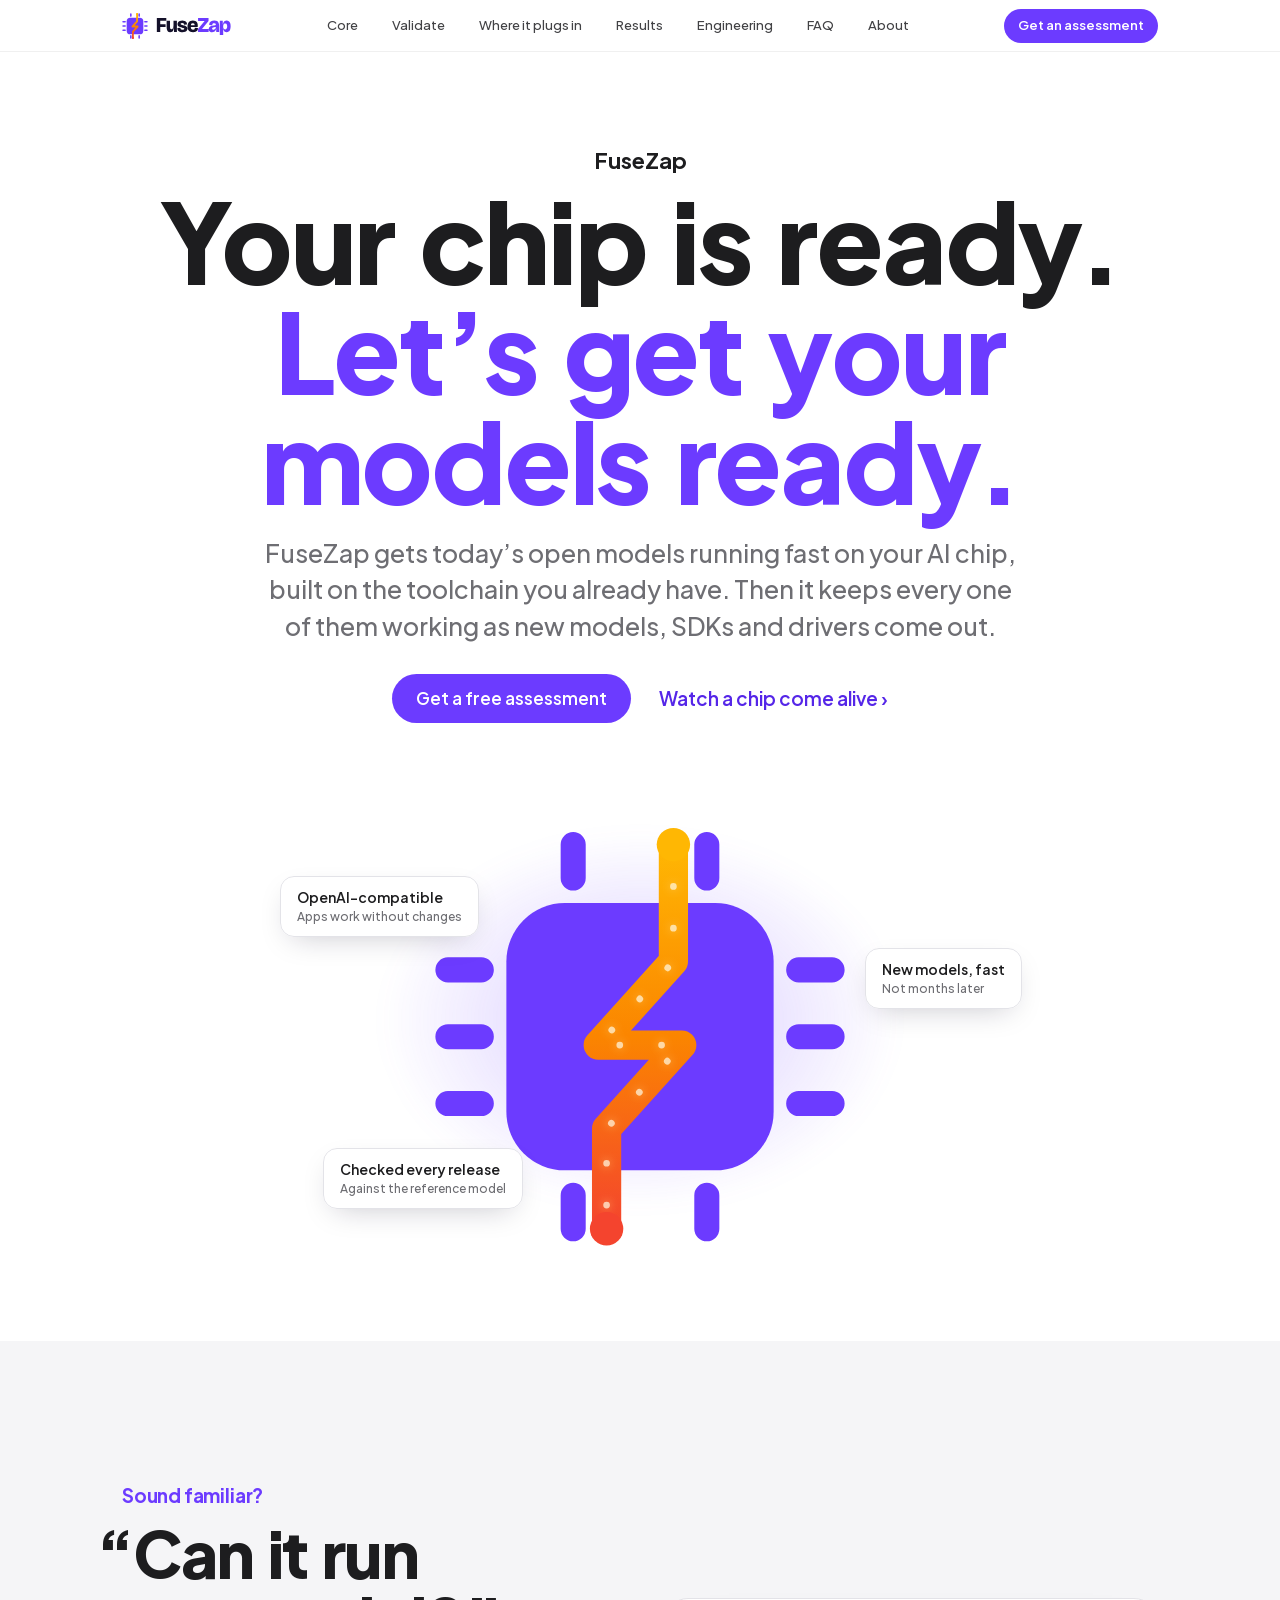
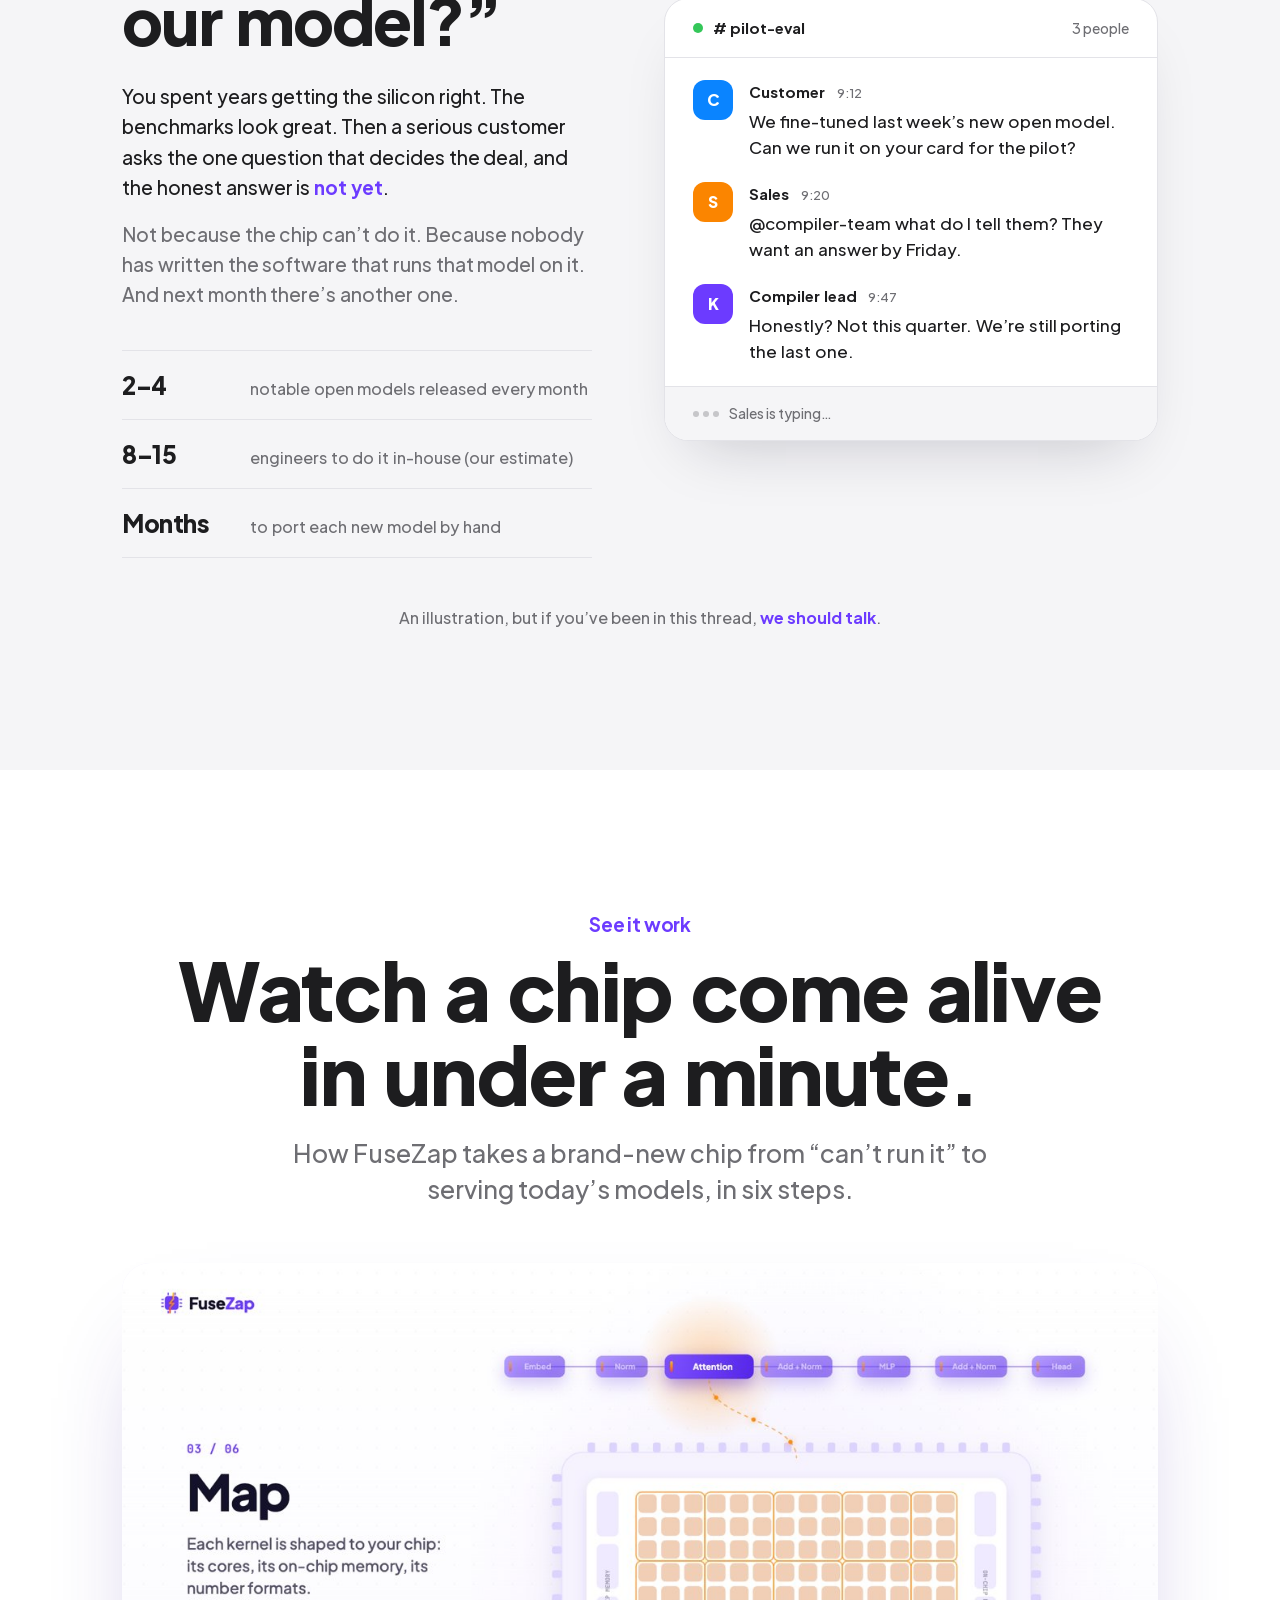
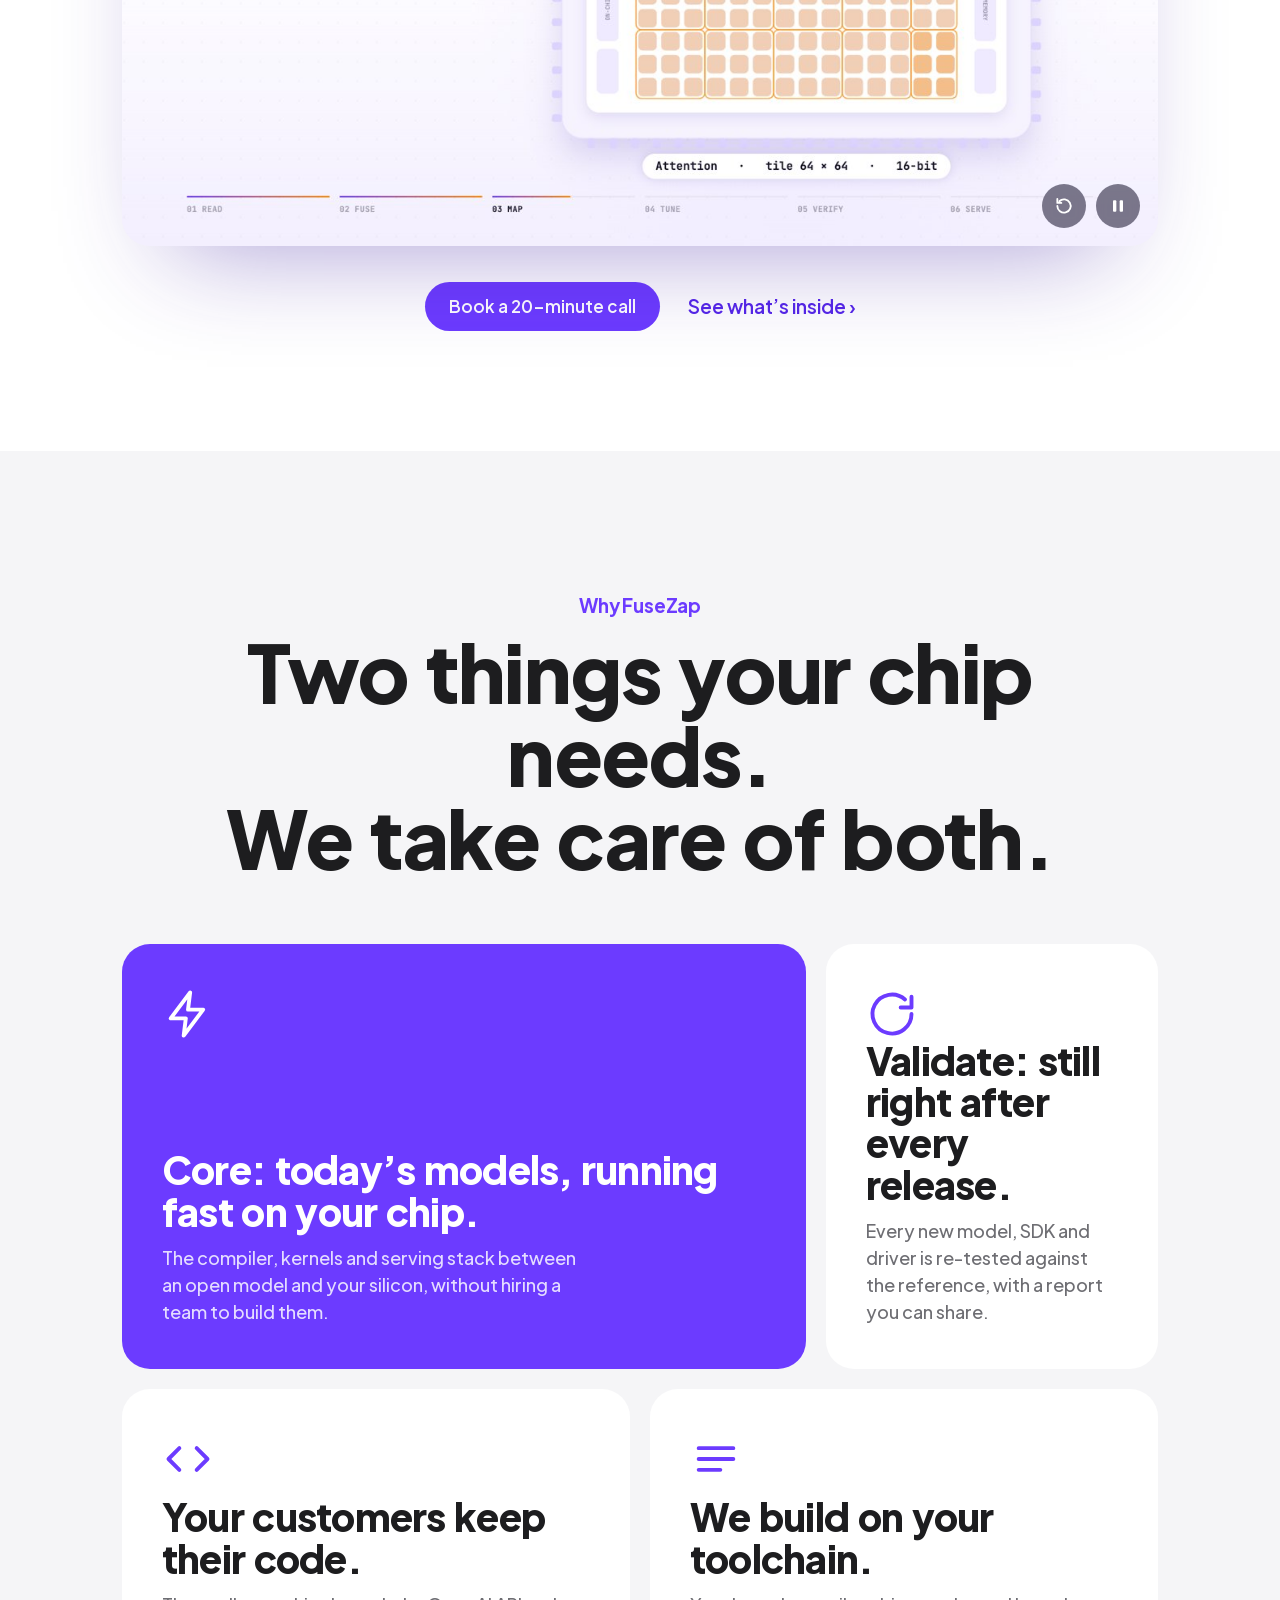
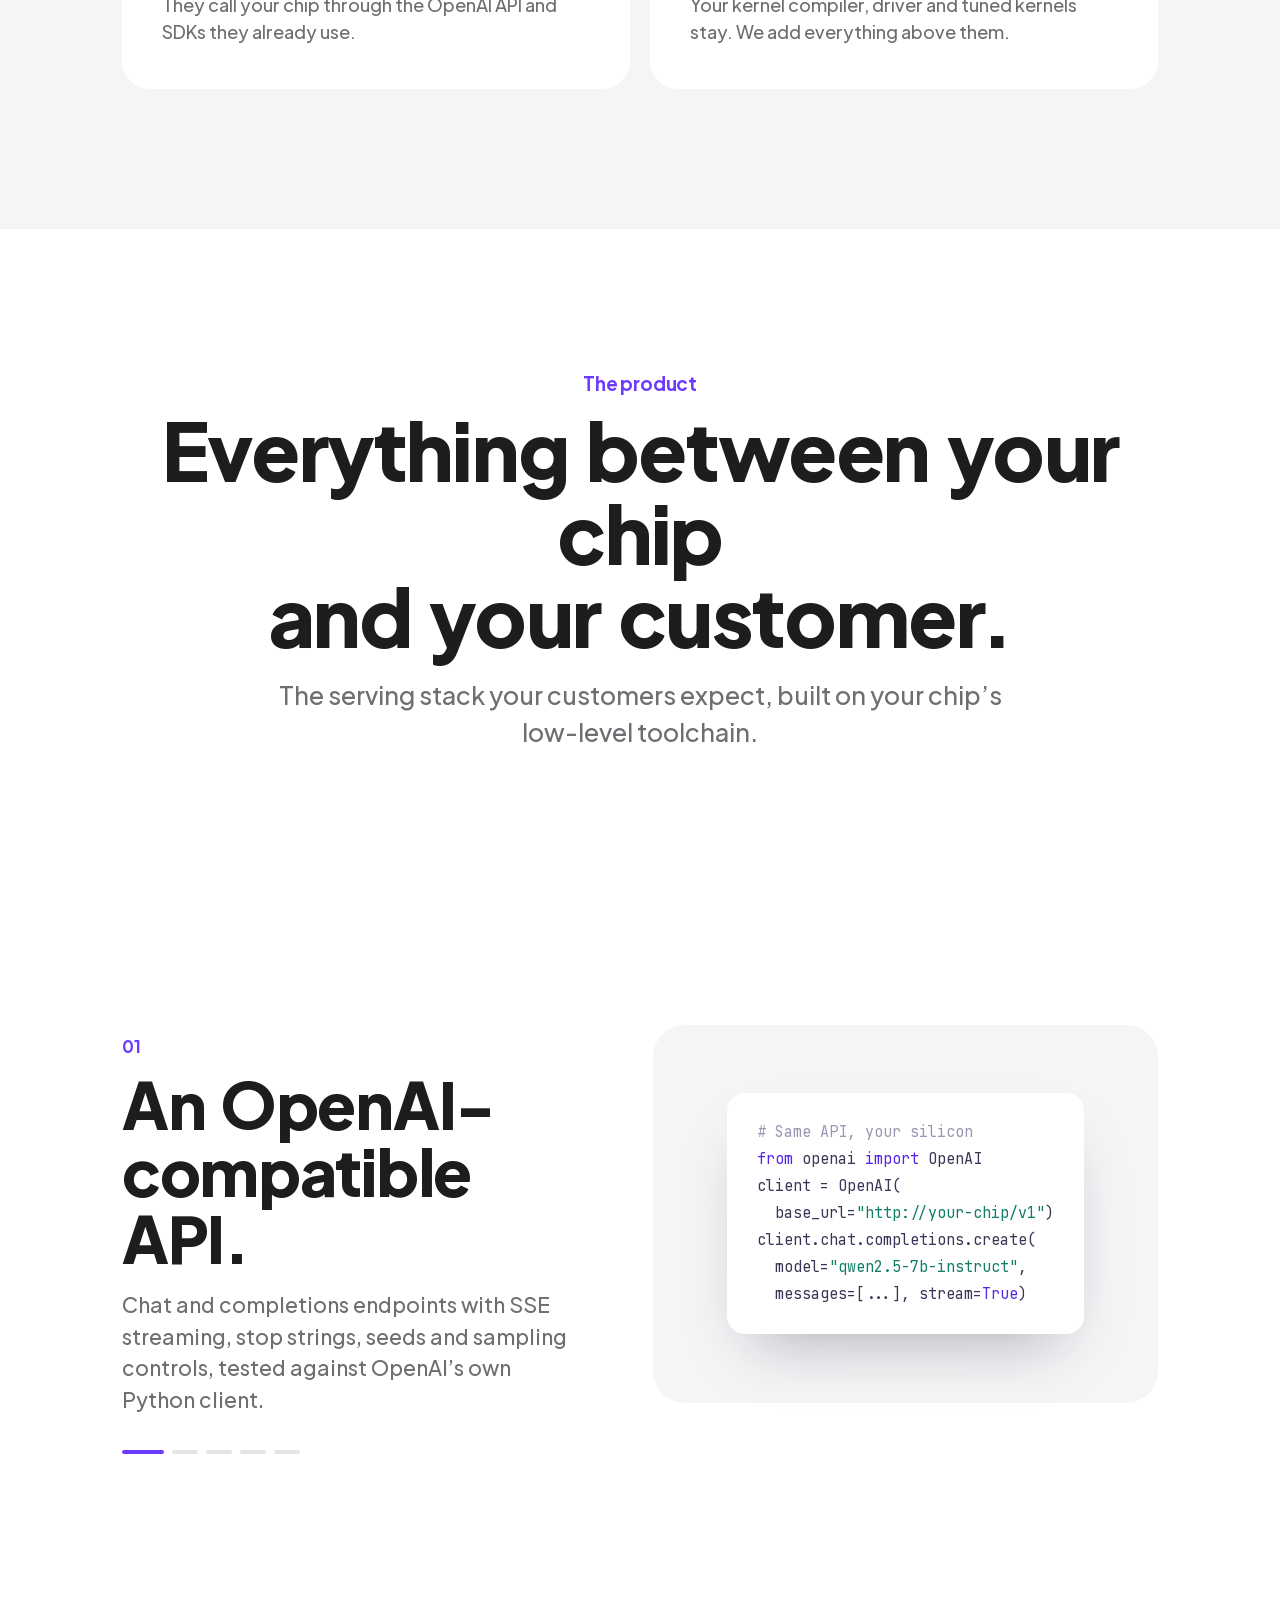
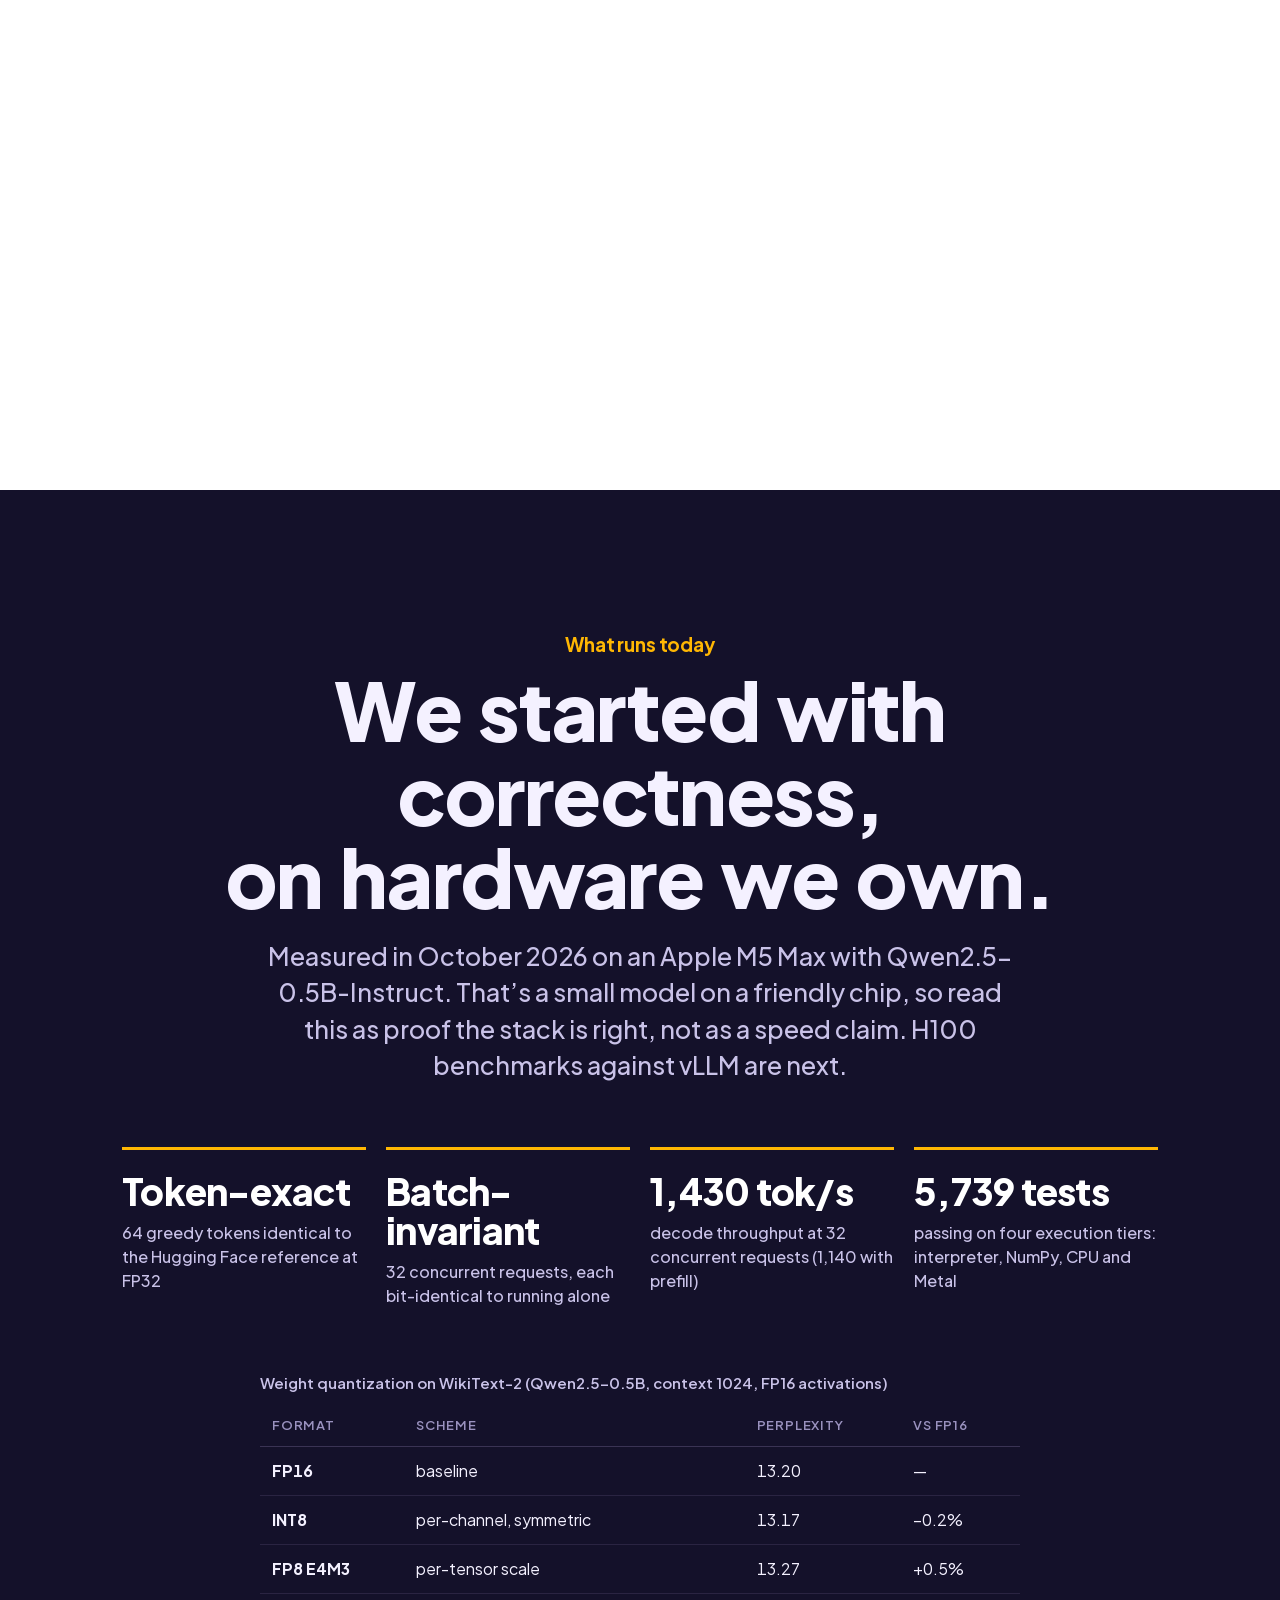
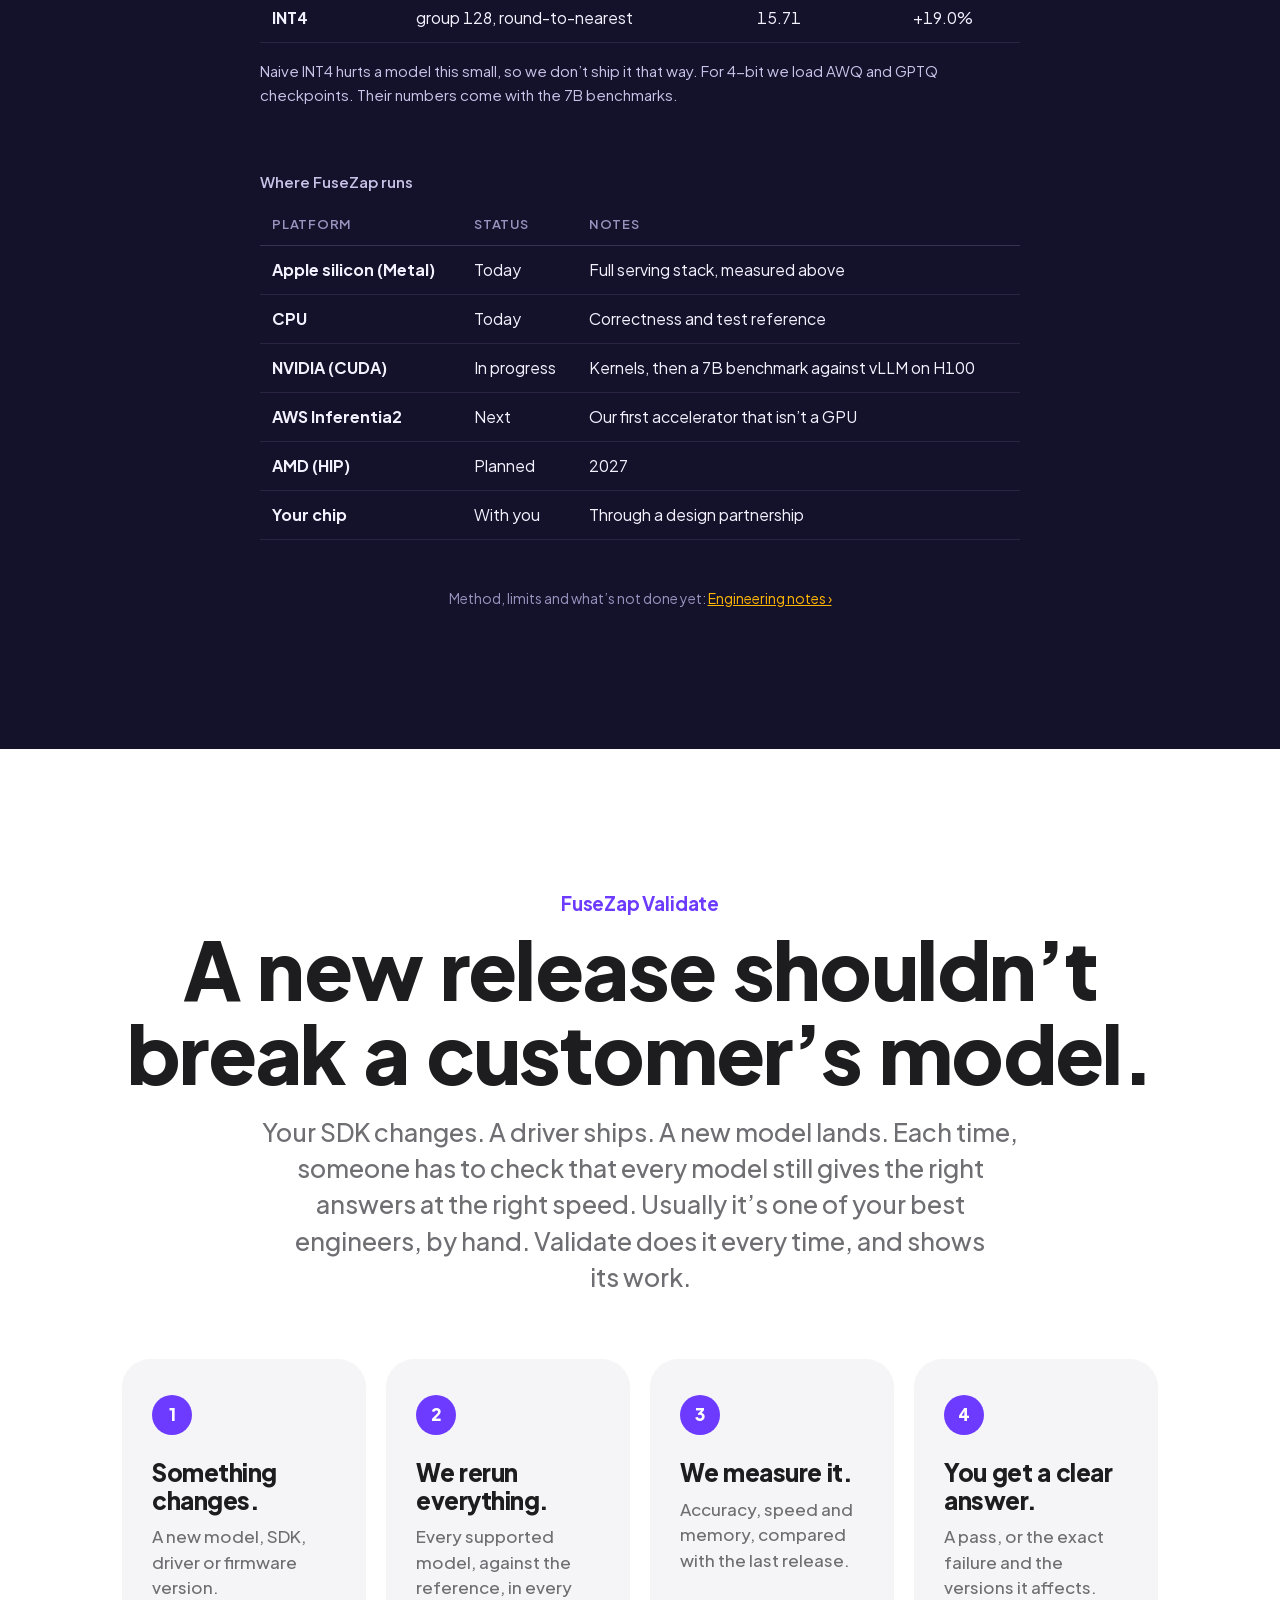
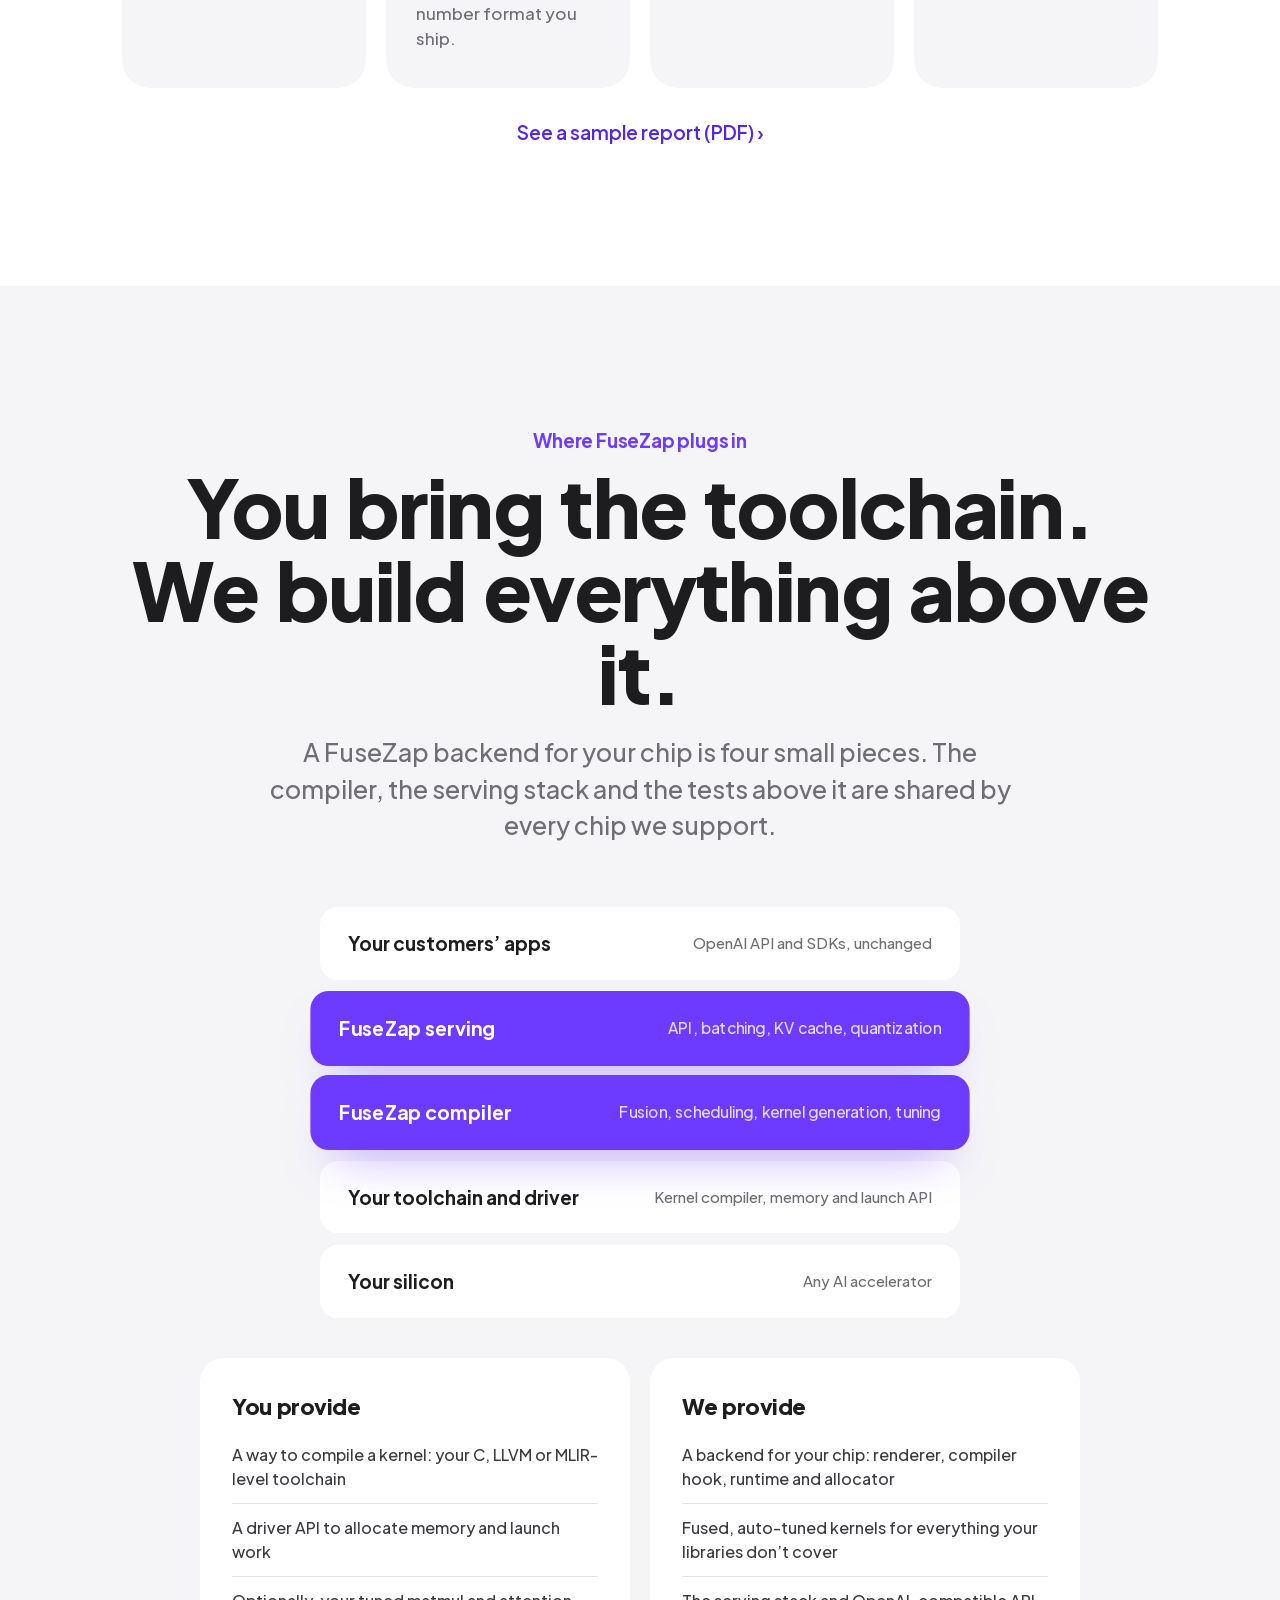
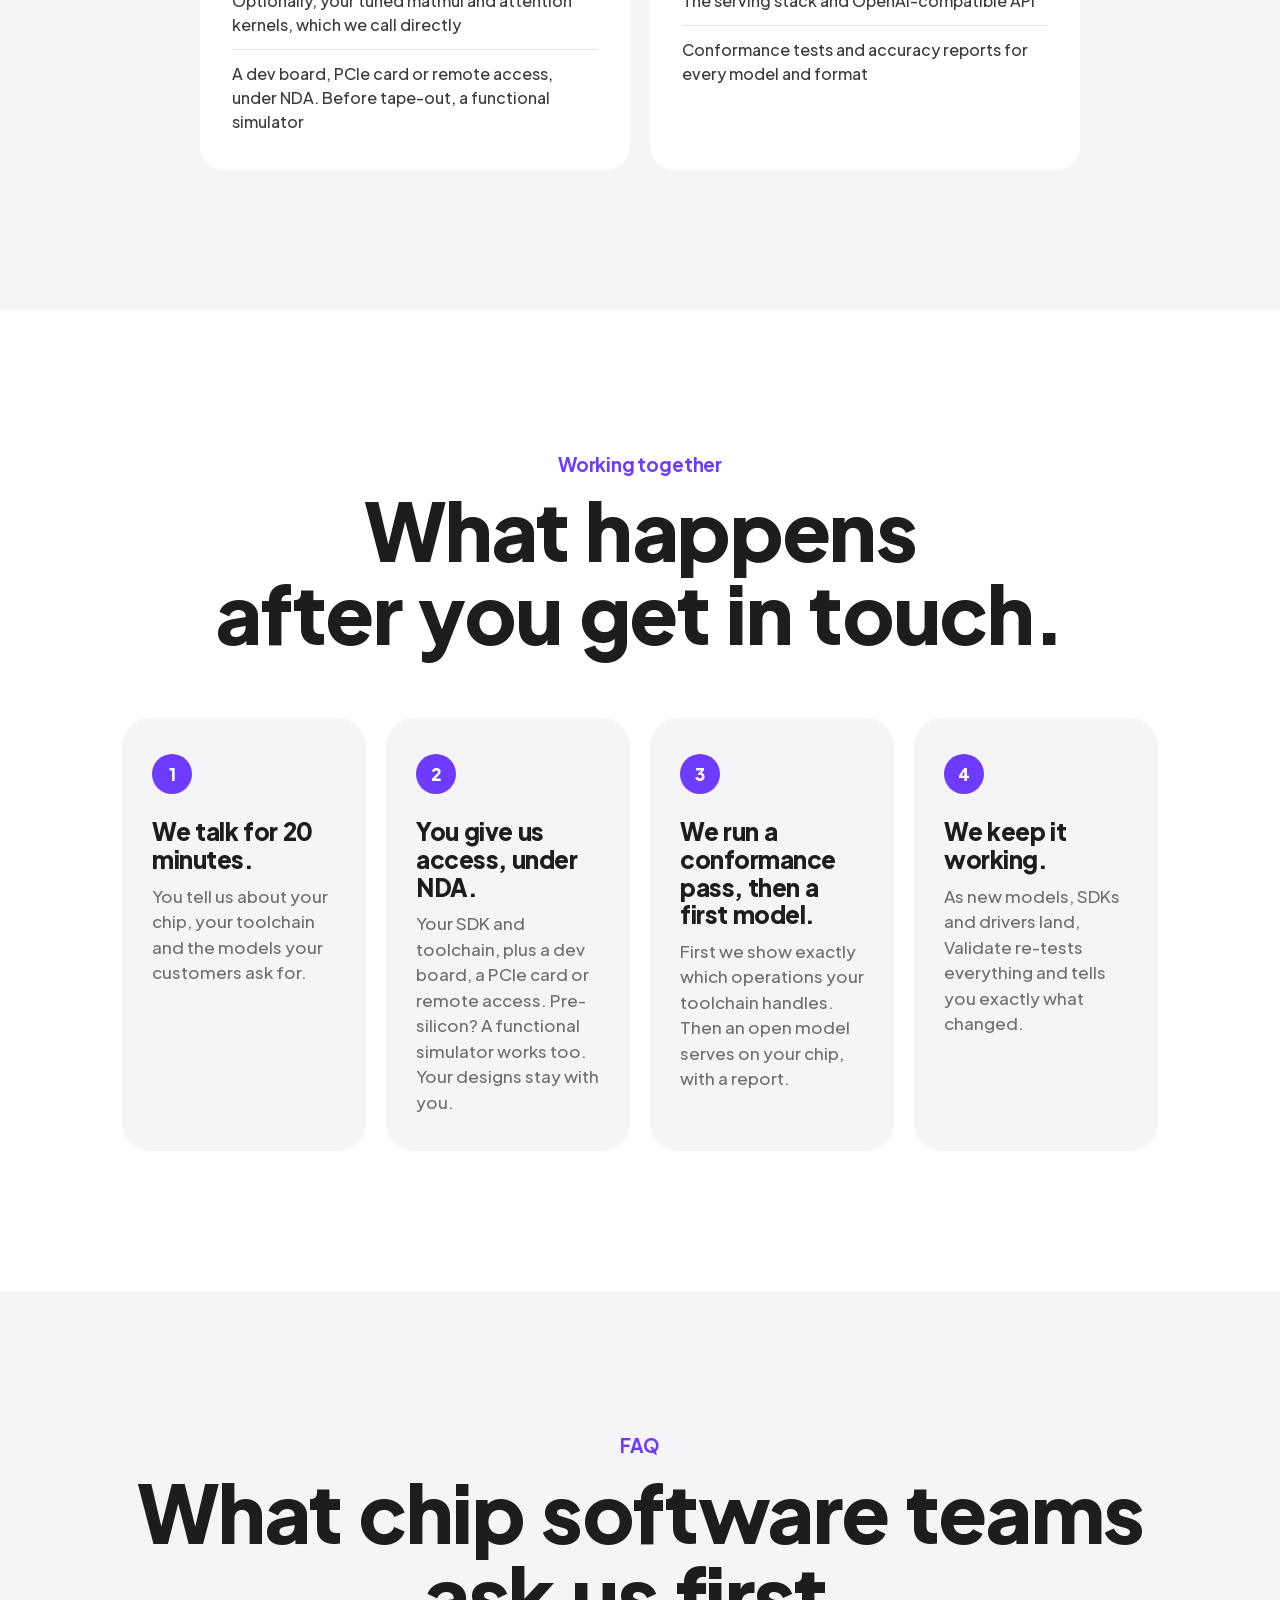
==== index.html @ d17a3a82 "Draft: dedicated FAQ page (grouped, searchable, deep links, ask-a-person card); homepage shows the f" ====
<!doctype html>
<html lang="en">
<head>
<meta charset="utf-8">
<meta name="viewport" content="width=device-width, initial-scale=1">
<title>FuseZap — Today’s AI models, running on your chip</title>
<meta name="description" content="FuseZap gets today’s open AI models running fast on new AI chips, built on the chip maker’s own toolchain, and keeps them working with every release. A Techyodl product.">
<meta name="theme-color" content="#FFFFFF">
<meta property="og:type" content="website">
<meta property="og:title" content="FuseZap — Today’s AI models, running on your chip">
<meta property="og:description" content="Your chip is ready. Let’s get your models ready. Now taking on design partners.">
<meta property="og:url" content="https://fusezap.ai">
<meta property="og:image" content="https://fusezap.ai/og.png">
<meta name="twitter:card" content="summary_large_image">
<meta name="twitter:image" content="https://fusezap.ai/og.png">
<link rel="icon" href="/favicon.svg" type="image/svg+xml">
<link rel="icon" href="/favicon.ico" sizes="any">
<link rel="apple-touch-icon" href="/apple-touch-icon.png">
<link rel="preload" href="fonts/plus-jakarta-sans-latin.woff2" as="font" type="font/woff2" crossorigin>
<link rel="stylesheet" href="styles.css?v=202610192100">
</head>
<body>

<svg width="0" height="0" style="position:absolute" aria-hidden="true">
  <defs>
    <linearGradient id="fzFire" gradientUnits="userSpaceOnUse" x1="0" y1="4" x2="0" y2="96"><stop offset="0" stop-color="#FFB703"/><stop offset=".5" stop-color="#FB8500"/><stop offset="1" stop-color="#F4442E"/></linearGradient>
    <linearGradient id="fzFire2" gradientUnits="userSpaceOnUse" x1="0" y1="18" x2="0" y2="82"><stop offset="0" stop-color="#FFB703"/><stop offset=".5" stop-color="#FB8500"/><stop offset="1" stop-color="#F4442E"/></linearGradient>
    <symbol id="fz-mark" viewBox="0 0 100 100">
      <rect x="18" y="18" width="64" height="64" rx="14" fill="#6C3BFF"/>
      <path d="M34 4 L34 12 M66 4 L66 12 M34 88 L34 96 M66 88 L66 96 M4 34 L12 34 M4 50 L12 50 M4 66 L12 66 M88 34 L96 34 M88 50 L96 50 M88 66 L96 66" stroke="#6C3BFF" stroke-width="6" stroke-linecap="round" fill="none"/>
      <path d="M58 4 L58 32 L40 52 L60 52 L42 72 L42 96" fill="none" stroke="url(#fzFire)" stroke-width="7" stroke-linecap="round" stroke-linejoin="round"/>
      <circle cx="58" cy="4" r="4" fill="#FFB703"/><circle cx="42" cy="96" r="4" fill="#F4442E"/>
    </symbol>
    <symbol id="ok" viewBox="0 0 24 24"><path d="M20 6 9 17l-5-5" fill="none" stroke="#6C3BFF" stroke-width="2.6" stroke-linecap="round" stroke-linejoin="round"/></symbol>
  </defs>
</svg>

<nav>
  <div class="wrap">
    <a class="brand" href="#top"><svg aria-hidden="true"><use href="#fz-mark"/></svg><img src="wordmark.svg" alt="FuseZap" width="75" height="17"></a>
    <div class="menu" id="menu"><a href="#product">Core</a><a href="#validate">Validate</a><a href="#fit">Where it plugs in</a><a href="#proof">Results</a><a href="engineering.html">Engineering</a><a href="faq.html">FAQ</a><a href="about.html">About</a><a class="menu-cta" href="#access">Get an assessment</a></div>
    <a class="pill" href="#access">Get an assessment</a>
    <button class="menu-btn" aria-label="Open menu" aria-expanded="false" aria-controls="menu"><span></span><span></span></button>
  </div>
</nav>

<header class="hero center" id="top">
  <div class="wrap">
    <p class="name reveal">FuseZap</p>
    <h1 class="reveal d1">Your chip is ready.<br><span>Let’s get your models ready.</span></h1>
    <p class="sub reveal d2">FuseZap gets today’s open models running fast on your AI chip, built on the toolchain you already have. Then it keeps every one of them working as new models, SDKs and drivers come out.</p>
    <div class="links reveal d3">
      <a class="pill" href="#access">Get a free assessment</a>
      <a class="more" href="#film" data-watch>Watch a chip come alive ›</a>
    </div>
  </div>
  <div class="hero-visual reveal d4" role="img" aria-label="The FuseZap chip mark with an animated signal running along its circuit trace">
    <div class="glow"></div>
    <svg class="big" viewBox="0 0 100 100" aria-hidden="true">
      <rect x="18" y="18" width="64" height="64" rx="14" fill="#6C3BFF"/>
      <path d="M34 4 L34 12 M66 4 L66 12 M34 88 L34 96 M66 88 L66 96 M4 34 L12 34 M4 50 L12 50 M4 66 L12 66 M88 34 L96 34 M88 50 L96 50 M88 66 L96 66" stroke="#6C3BFF" stroke-width="6" stroke-linecap="round" fill="none"/>
      <path d="M58 4 L58 32 L40 52 L60 52 L42 72 L42 96" fill="none" stroke="url(#fzFire)" stroke-width="7" stroke-linecap="round" stroke-linejoin="round"/>
      <path class="current" d="M58 4 L58 32 L40 52 L60 52 L42 72 L42 96" fill="none" stroke="#FFF6DD" stroke-width="1.6" stroke-linecap="round" stroke-linejoin="round" stroke-dasharray="0.01 10" opacity=".75"/>
      <circle cx="58" cy="4" r="4" fill="#FFB703"/><circle cx="42" cy="96" r="4" fill="#F4442E"/>
    </svg>
    <div class="tag t1">OpenAI-compatible<small>Apps work without changes</small></div>
    <div class="tag t2">New models, fast<small>Not months later</small></div>
    <div class="tag t3">Checked every release<small>Against the reference model</small></div>
  </div>
</header>

<section class="alt" id="pain">
  <div class="wrap pain-grid">
    <div class="pain-story">
      <p class="kicker reveal">Sound familiar?</p>
      <h2 class="pain-title reveal d1">“Can it run<br>our model?”</h2>
      <p class="pain-lede reveal d2">You spent years getting the silicon right. The benchmarks look great. Then a serious customer asks the one question that decides the deal, and the honest answer is <em>not yet</em>.</p>
      <p class="pain-body reveal d2">Not because the chip can’t do it. Because nobody has written the software that runs that model on it. And next month there’s another one.</p>
      <dl class="pain-facts reveal d3">
        <div><dt>2–4</dt><dd>notable open models released every month</dd></div>
        <div><dt>8–15</dt><dd>engineers to do it in-house (our estimate)</dd></div>
        <div><dt>Months</dt><dd>to port each new model by hand</dd></div>
      </dl>
    </div>
    <figure class="thread reveal d1" aria-label="Illustration of a team chat about a customer request">
      <div class="thread-top"><span class="thread-dot"></span><b># pilot-eval</b><span>3 people</span></div>
      <div class="msg reveal d2"><span class="av av-c">C</span><div><p class="who">Customer <span>9:12</span></p><p>We fine-tuned last week’s new open model. Can we run it on your card for the pilot?</p></div></div>
      <div class="msg reveal d3"><span class="av av-s">S</span><div><p class="who">Sales <span>9:20</span></p><p>@compiler-team what do I tell them? They want an answer by Friday.</p></div></div>
      <div class="msg reveal d4"><span class="av av-k">K</span><div><p class="who">Compiler lead <span>9:47</span></p><p>Honestly? Not this quarter. We’re still porting the last&nbsp;one.</p></div></div>
      <div class="thread-foot reveal d4"><span class="typing"><i></i><i></i><i></i></span>Sales is typing…</div>
    </figure>
  </div>
  <p class="wrap pain-note reveal">An illustration, but if you’ve been in this thread, <a href="#how">we should talk</a>.</p>
</section>

<section id="film">
  <div class="wrap center">
    <p class="kicker reveal">See it work</p>
    <h2 class="headline reveal d1">Watch a chip come alive<br>in under a minute.</h2>
    <p class="sub reveal d2">How FuseZap takes a brand-new chip from “can’t run it” to serving today’s models, in six steps.</p>
    <div class="film reveal">
      <video id="filmv" src="media/fusezap-film.mp4" poster="media/fusezap-film-poster.jpg" muted playsinline preload="metadata" aria-label="Film in six chapters: FuseZap reads a model as a graph, fuses its steps into kernels, maps them onto a chip, tunes them, verifies the results against a reference and serves them through an OpenAI-compatible API. Ends with results measured on Apple silicon."></video>
      <div class="film-ctl">
        <button class="film-btn" id="filmr" aria-label="Restart video"><svg viewBox="0 0 24 24" aria-hidden="true"><path d="M4 12a8 8 0 1 0 2.4-5.7" fill="none" stroke="currentColor" stroke-width="2.2" stroke-linecap="round"/><path d="M4 3.5v4.8h4.8" fill="none" stroke="currentColor" stroke-width="2.2" stroke-linecap="round" stroke-linejoin="round"/></svg></button>
        <button class="film-btn" id="filmb" aria-label="Pause video"><svg class="i-pause" viewBox="0 0 24 24" aria-hidden="true"><rect x="6" y="5" width="4" height="14" rx="1.2" fill="currentColor"/><rect x="14" y="5" width="4" height="14" rx="1.2" fill="currentColor"/></svg><svg class="i-play" viewBox="0 0 24 24" aria-hidden="true"><path d="M8 5.5v13a1 1 0 0 0 1.5.86l10.4-6.5a1 1 0 0 0 0-1.72L9.5 4.64A1 1 0 0 0 8 5.5z" fill="currentColor"/></svg></button>
      </div>
    </div>
    <div class="links reveal">
      <a class="pill" href="mailto:tgpromod@techyodl.ai?subject=FuseZap%3A%20let%E2%80%99s%20talk&body=Hi%20Promod%2C%0A%0AWe%E2%80%99re%20building%20an%20AI%20chip%20and%20would%20like%20to%20see%20FuseZap.%20A%20good%20time%20for%20a%2020-minute%20call%20would%20be%3A%20">Book a 20-minute call</a>
      <a class="more" href="#product">See what’s inside ›</a>
    </div>
  </div>
</section>

<section class="alt" id="highlights">
  <div class="wrap">
    <div class="center">
      <p class="kicker reveal">Why FuseZap</p>
      <h2 class="headline reveal d1">Two things your chip needs.<br>We take care of both.</h2>
    </div>
    <div class="bento">
      <div class="tile w4 violet reveal">
        <svg class="icon" viewBox="0 0 24 24" aria-hidden="true"><path d="M13 2 4 14h7l-1 8 9-12h-7z" fill="none" stroke="#FFFFFF" stroke-width="1.8" stroke-linejoin="round"/></svg>
        <div><h3>Core: today’s models, running fast on your chip.</h3><p>The compiler, kernels and serving stack between an open model and your silicon, without hiring a team to build them.</p></div>
      </div>
      <div class="tile w2 reveal d1">
        <svg class="icon" viewBox="0 0 24 24" aria-hidden="true"><path d="M21 12a9 9 0 1 1-3-6.7M21 4v5h-5" fill="none" stroke="#6C3BFF" stroke-width="1.8" stroke-linecap="round" stroke-linejoin="round"/></svg>
        <div><h3>Validate: still right after every release.</h3><p>Every new model, SDK and driver is re-tested against the reference, with a report you can share.</p></div>
      </div>
      <div class="tile w3 reveal">
        <svg class="icon" viewBox="0 0 24 24" aria-hidden="true"><path d="M8 7 3 12l5 5M16 7l5 5-5 5" fill="none" stroke="#6C3BFF" stroke-width="1.8" stroke-linecap="round" stroke-linejoin="round"/></svg>
        <div><h3>Your customers keep their code.</h3><p>They call your chip through the OpenAI API and SDKs they already use.</p></div>
      </div>
      <div class="tile w3 reveal d1">
        <svg class="icon" viewBox="0 0 24 24" aria-hidden="true"><path d="M4 7h16M4 12h16M4 17h10" fill="none" stroke="#6C3BFF" stroke-width="1.8" stroke-linecap="round"/></svg>
        <div><h3>We build on your toolchain.</h3><p>Your kernel compiler, driver and tuned kernels stay. We add everything above them.</p></div>
      </div>
    </div>
  </div>
</section>

<section id="product" style="padding-bottom: 40px">
  <div class="wrap center">
    <p class="kicker reveal">The product</p>
    <h2 class="headline reveal d1">Everything between your chip<br>and your customer.</h2>
    <p class="sub reveal d2">The serving stack your customers expect, built on your chip’s low-level toolchain.</p>
  </div>
</section>

<section class="scrolly" aria-label="Product capabilities" style="padding: 0">
  <div class="stage">
    <div class="wrap stage-grid">
      <div class="texts">
        <div class="step active" data-i="0"><p class="num">01</p><h3>An OpenAI-compatible API.</h3><p>Chat and completions endpoints with SSE streaming, stop strings, seeds and sampling controls, tested against OpenAI’s own Python client.</p></div>
        <div class="step" data-i="1"><p class="num">02</p><h3>Continuous batching.</h3><p>Requests join and leave the batch every step, with chunked prefill and preemption. Each request’s tokens are bit-identical to running it alone.</p></div>
        <div class="step" data-i="2"><p class="num">03</p><h3>Paged KV cache.</h3><p>Attention memory is allocated in fixed-size blocks, so long prompts and many users share memory without fragmenting it.</p></div>
        <div class="step" data-i="3"><p class="num">04</p><h3>Quantization, measured.</h3><p>Per-channel INT8 and FP8 (E4M3) weights, and INT4 through AWQ and GPTQ checkpoints. We publish the perplexity of every format.</p></div>
        <div class="step" data-i="4"><p class="num">05</p><h3>Conformance reports.</h3><p>Every operation and every model is checked against PyTorch and Hugging Face references, and you get a report you can share with customers.</p></div>
        <div class="progress" aria-hidden="true"><i class="on"></i><i></i><i></i><i></i><i></i></div>
      </div>
      <div class="visuals" aria-hidden="true">
        <div class="vis active" data-i="0">
          <div class="code"><span class="c"># Same API, your silicon</span>
<span class="k">from</span> openai <span class="k">import</span> OpenAI
client = OpenAI(
  base_url=<span class="s">"http://your-chip/v1"</span>)
client.chat.completions.create(
  model=<span class="s">"qwen2.5-7b-instruct"</span>,
  messages=[...], stream=<span class="k">True</span>)</div>
        </div>
        <div class="vis" data-i="1">
          <svg viewBox="0 0 400 300"><g stroke="#6C3BFF" stroke-width="6" stroke-linecap="round" fill="none" opacity=".9"><path class="flow" d="M20 40 C150 40 170 150 250 150"/><path class="flow" d="M20 95 C150 95 170 150 250 150"/><path class="flow" d="M20 150 L250 150"/><path class="flow" d="M20 205 C150 205 170 150 250 150"/><path class="flow" d="M20 260 C150 260 170 150 250 150"/></g><g transform="translate(228 70) scale(1.6)"><rect x="18" y="18" width="64" height="64" rx="14" fill="#6C3BFF"/><path d="M58 18 L58 32 L40 52 L60 52 L42 72 L42 82" fill="none" stroke="url(#fzFire2)" stroke-width="7" stroke-linecap="round" stroke-linejoin="round"/></g></svg>
        </div>
        <div class="vis" data-i="2">
          <div class="ctx"><div class="doc"></div><div class="doc"></div><div class="doc"></div><div class="doc"></div><div class="doc"></div><div class="doc"></div><div class="doc"></div><div class="doc"></div></div>
        </div>
        <div class="vis" data-i="3">
          <div class="bits"><div><span style="width:100%"></span><b>FP16</b></div><div><span style="width:50%"></span><b>INT8 · FP8</b></div><div><span style="width:25%"></span><b>INT4</b></div></div>
        </div>
        <div class="vis" data-i="4">
          <div class="report"><p class="rt">Conformance report</p><p><svg aria-hidden="true"><use href="#ok"/></svg>Matches reference outputs</p><p><svg aria-hidden="true"><use href="#ok"/></svg>Every operation tested</p><p><svg aria-hidden="true"><use href="#ok"/></svg>Accuracy per format measured</p><p><svg aria-hidden="true"><use href="#ok"/></svg>Shareable with your customers</p></div>
        </div>
      </div>
    </div>
  </div>
</section>

<section class="proof" id="proof">
  <div class="wrap center">
    <p class="kicker reveal">What runs today</p>
    <h2 class="headline reveal d1">We started with correctness,<br>on hardware we own.</h2>
    <p class="sub reveal d2">Measured in October 2026 on an Apple M5 Max with Qwen2.5-0.5B-Instruct. That’s a small model on a friendly chip, so read this as proof the stack is right, not as a speed claim. H100 benchmarks against vLLM are next.</p>
    <div class="stats">
      <div class="stat reveal"><b>Token-exact</b><span>64 greedy tokens identical to the Hugging Face reference at FP32</span></div>
      <div class="stat reveal d1"><b>Batch-invariant</b><span>32 concurrent requests, each bit-identical to running alone</span></div>
      <div class="stat reveal d2"><b>1,430 tok/s</b><span>decode throughput at 32 concurrent requests (1,140 with prefill)</span></div>
      <div class="stat reveal d3"><b>5,739 tests</b><span>passing on four execution tiers: interpreter, NumPy, CPU and Metal</span></div>
    </div>
    <div class="qtable reveal">
      <table>
        <caption>Weight quantization on WikiText-2 (Qwen2.5-0.5B, context 1024, FP16 activations)</caption>
        <thead><tr><th>Format</th><th>Scheme</th><th>Perplexity</th><th>vs FP16</th></tr></thead>
        <tbody>
          <tr><td>FP16</td><td>baseline</td><td>13.20</td><td>—</td></tr>
          <tr><td>INT8</td><td>per-channel, symmetric</td><td>13.17</td><td>−0.2%</td></tr>
          <tr><td>FP8 E4M3</td><td>per-tensor scale</td><td>13.27</td><td>+0.5%</td></tr>
          <tr><td>INT4</td><td>group 128, round-to-nearest</td><td>15.71</td><td>+19.0%</td></tr>
        </tbody>
      </table>
      <p>Naive INT4 hurts a model this small, so we don’t ship it that way. For 4-bit we load AWQ and GPTQ checkpoints. Their numbers come with the 7B benchmarks.</p>
    </div>
    <div class="qtable reveal">
      <table>
        <caption>Where FuseZap runs</caption>
        <thead><tr><th>Platform</th><th>Status</th><th>Notes</th></tr></thead>
        <tbody>
          <tr><td>Apple silicon (Metal)</td><td>Today</td><td>Full serving stack, measured above</td></tr>
          <tr><td>CPU</td><td>Today</td><td>Correctness and test reference</td></tr>
          <tr><td>NVIDIA (CUDA)</td><td>In progress</td><td>Kernels, then a 7B benchmark against vLLM on H100</td></tr>
          <tr><td>AWS Inferentia2</td><td>Next</td><td>Our first accelerator that isn’t a GPU</td></tr>
          <tr><td>AMD (HIP)</td><td>Planned</td><td>2027</td></tr>
          <tr><td>Your chip</td><td>With you</td><td>Through a design partnership</td></tr>
        </tbody>
      </table>
    </div>
    <p class="fine reveal">Method, limits and what’s not done yet: <a href="engineering.html">Engineering notes ›</a></p>
  </div>
</section>

<section id="validate">
  <div class="wrap">
    <div class="center">
      <p class="kicker reveal">FuseZap Validate</p>
      <h2 class="headline reveal d1">A new release shouldn’t<br>break a customer’s model.</h2>
      <p class="sub reveal d2">Your SDK changes. A driver ships. A new model lands. Each time, someone has to check that every model still gives the right answers at the right speed. Usually it’s one of your best engineers, by hand. Validate does it every time, and shows its work.</p>
    </div>
    <ol class="journey">
      <li class="reveal"><span>1</span><h3>Something changes.</h3><p>A new model, SDK, driver or firmware version.</p></li>
      <li class="reveal d1"><span>2</span><h3>We rerun everything.</h3><p>Every supported model, against the reference, in every number format you ship.</p></li>
      <li class="reveal d2"><span>3</span><h3>We measure it.</h3><p>Accuracy, speed and memory, compared with the last release.</p></li>
      <li class="reveal d3"><span>4</span><h3>You get a clear answer.</h3><p>A pass, or the exact failure and the versions it affects.</p></li>
    </ol>
    <div class="links reveal"><a class="more" href="reports/fusezap-sample-qualification-report.pdf">See a sample report (PDF) ›</a></div>
  </div>
</section>

<section class="alt" id="fit">
  <div class="wrap center">
    <p class="kicker reveal">Where FuseZap plugs in</p>
    <h2 class="headline reveal d1">You bring the toolchain.<br>We build everything above it.</h2>
    <p class="sub reveal d2">A FuseZap backend for your chip is four small pieces. The compiler, the serving stack and the tests above it are shared by every chip we support.</p>
    <div class="stack" role="list">
      <div class="layer reveal" role="listitem">Your customers’ apps<span>OpenAI API and SDKs, unchanged</span></div>
      <div class="layer fz reveal d1" role="listitem">FuseZap serving<span>API, batching, KV cache, quantization</span></div>
      <div class="layer fz reveal d1" role="listitem">FuseZap compiler<span>Fusion, scheduling, kernel generation, tuning</span></div>
      <div class="layer reveal d2" role="listitem">Your toolchain and driver<span>Kernel compiler, memory and launch API</span></div>
      <div class="layer reveal d3" role="listitem">Your silicon<span>Any AI accelerator</span></div>
    </div>
    <div class="split">
      <div class="reveal"><h3>You provide</h3><ul>
        <li>A way to compile a kernel: your C, LLVM or MLIR-level toolchain</li>
        <li>A driver API to allocate memory and launch work</li>
        <li>Optionally, your tuned matmul and attention kernels, which we call directly</li>
        <li>A dev board, PCIe card or remote access, under NDA. Before tape-out, a functional simulator</li></ul></div>
      <div class="reveal d1"><h3>We provide</h3><ul>
        <li>A backend for your chip: renderer, compiler hook, runtime and allocator</li>
        <li>Fused, auto-tuned kernels for everything your libraries don’t cover</li>
        <li>The serving stack and OpenAI-compatible API</li>
        <li>Conformance tests and accuracy reports for every model and format</li></ul></div>
    </div>
  </div>
</section>

<section id="how">
  <div class="wrap">
    <div class="center">
      <p class="kicker reveal">Working together</p>
      <h2 class="headline reveal d1">What happens<br>after you get in touch.</h2>
    </div>
    <ol class="journey">
      <li class="reveal"><span>1</span><h3>We talk for 20 minutes.</h3><p>You tell us about your chip, your toolchain and the models your customers ask for.</p></li>
      <li class="reveal d1"><span>2</span><h3>You give us access, under NDA.</h3><p>Your SDK and toolchain, plus a dev board, a PCIe card or remote access. Pre-silicon? A functional simulator works too. Your designs stay with you.</p></li>
      <li class="reveal d2"><span>3</span><h3>We run a conformance pass, then a first model.</h3><p>First we show exactly which operations your toolchain handles. Then an open model serves on your chip, with a report.</p></li>
      <li class="reveal d3"><span>4</span><h3>We keep it working.</h3><p>As new models, SDKs and drivers land, Validate re-tests everything and tells you exactly what changed.</p></li>
    </ol>
  </div>
</section>

<section class="alt" id="faq">
  <div class="wrap">
    <div class="center">
      <p class="kicker reveal">FAQ</p>
      <h2 class="headline reveal d1">What chip software teams<br>ask us first.</h2>
    </div>
    <div class="faq reveal d2">
      <details><summary>Why not just write a vLLM plugin?</summary><p>You can, and some teams do. A plugin gives you vLLM’s scheduler and API, but your engineers still write and tune kernels for each model’s operations, and keep up as vLLM changes every few weeks. FuseZap generates and tunes kernels for your chip from about 28 primitive operations, so a new model should need little or no new kernel work. We’re measuring exactly that on a real accelerator now, and we’ll publish the number.</p></details>
      <details><summary>Do you replace our compiler or runtime?</summary><p>Partly, so here’s exactly which part. We use your low-level toolchain and driver to compile and launch kernels, and we call any tuned kernels you already have. We replace the graph-level layers above them: fusion, scheduling, kernel generation and serving. Everything that touches your silicon directly stays yours.</p></details>
      <details><summary>How long does it take to get a model running?</summary><p>It depends on how mature your toolchain is. Our goal is weeks, not quarters, for a first model. After a first call, we’ll give you an honest estimate.</p></details>
      <details><summary>Who owns the code for our chip?</summary><p>You do. The code written for your chip is yours, and we can hand it over in full, with its tests, so your team can run it without us.</p></details>
      <details><summary>What does it cost?</summary><p>Right now we’re working with a few design partners free of charge. After that: a fixed price to bring your chip up (Core), and a yearly subscription to keep every model qualified (Validate), well below the cost of an in-house team.</p></details>
      <a class="faq-more" href="faq.html"><span><b>See all 14 questions</b>New models, IP, open source, royalties, production and more.</span><i aria-hidden="true">›</i></a>
    </div>
  </div>
</section>

<section id="team">
  <div class="wrap center">
    <p class="kicker reveal">Team</p>
    <h2 class="headline reveal d1">Built by Techyodl.</h2>
    <div class="people">
      <a class="person reveal" href="about.html#promod"><div class="avatar" aria-hidden="true">PG</div><h3>Promod Gangadharan</h3><p>Co-founder &amp; CEO</p></a>
      <a class="person reveal d1" href="about.html#amith"><div class="avatar" aria-hidden="true">AA</div><h3>Amith Amarnath</h3><p>Co-founder</p></a>
    </div>
    <div class="links reveal d2"><a class="more" href="about.html#founders">Meet the founders ›</a></div>
  </div>
</section>

<section class="cta center" id="access">
  <div class="wrap">
    <h2 class="headline reveal">Building an AI chip?<br><span>Let’s see what runs today.</span></h2>
    <p class="sub reveal d1">Start with a free compatibility assessment. Tell us about your chip and toolchain, and we’ll show you which operations and models can run on it today, and what it would take to get the rest. We’re also taking on a few design partners, with hands-on help free of charge.</p>
    <div class="links reveal d2">
      <a class="pill" href="mailto:tgpromod@techyodl.ai?subject=FuseZap%20compatibility%20assessment&amp;body=Hi%20Promod%2C%0A%0AWe%E2%80%99re%20building%20an%20AI%20chip%20and%20would%20like%20a%20compatibility%20assessment.%0A%0AOur%20kernel%20toolchain%20(C%2C%20LLVM%2C%20MLIR%20or%20other)%3A%20%0AModels%20our%20customers%20ask%20for%3A%20%0AA%20good%20time%20for%20a%2020-minute%20call%3A%20">Get a free assessment</a>
      <a class="more" href="mailto:tgpromod@techyodl.ai">tgpromod@techyodl.ai ›</a>
    </div>
  </div>
</section>

<footer>
  <div class="wrap">
    <span>Copyright © 2026 Techyodl. All rights reserved. FuseZap is a Techyodl product.</span>
    <div class="legal-links"><a href="privacy.html">Privacy</a><a href="terms.html">Terms</a><a href="mailto:tgpromod@techyodl.ai">Contact</a></div>
  </div>
</footer>

<script>
(() => {
  const nav = document.querySelector('nav'), btn = nav.querySelector('.menu-btn');
  btn.addEventListener('click', () => { const o = nav.classList.toggle('open'); btn.setAttribute('aria-expanded', o); btn.setAttribute('aria-label', o ? 'Close menu' : 'Open menu'); });
  nav.querySelectorAll('.menu a').forEach(a => a.addEventListener('click', () => { nav.classList.remove('open'); btn.setAttribute('aria-expanded', false); }));
  const io = new IntersectionObserver((es) => es.forEach(e => { if (e.isIntersecting) { e.target.classList.add('in'); io.unobserve(e.target); } }), { threshold: 0.15 });
  document.querySelectorAll('.reveal').forEach(el => io.observe(el));

  const sec = document.querySelector('.scrolly');
  const steps = [...sec.querySelectorAll('.step')], vis = [...sec.querySelectorAll('.vis')], bars = [...sec.querySelectorAll('.progress i')];
  let cur = 0;
  const update = () => {
    const r = sec.getBoundingClientRect(), span = sec.offsetHeight - innerHeight;
    const i = Math.floor(Math.min(Math.max(-r.top / span, 0), 0.9999) * steps.length);
    if (i === cur) return;
    cur = i;
    steps.forEach((el, k) => el.classList.toggle('active', k === i));
    vis.forEach((el, k) => el.classList.toggle('active', k === i));
    bars.forEach((el, k) => el.classList.toggle('on', k <= i));
  };
  addEventListener('scroll', update, { passive: true });
  addEventListener('resize', update);
  update();
})();
</script>
<script>
(() => {
  const v = document.getElementById('filmv'), b = document.getElementById('filmb');
  if (!v) return;
  const still = matchMedia('(prefers-reduced-motion: reduce)').matches;
  let user = false, done = false;
  const sync = () => { const on = !v.paused; b.classList.toggle('paused', !on); b.setAttribute('aria-label', on ? 'Pause video' : 'Play video'); };
  v.addEventListener('play', sync); v.addEventListener('pause', sync);
  v.addEventListener('ended', () => { done = true; sync(); });
  b.addEventListener('click', () => { user = true; v.paused ? v.play() : v.pause(); });
  document.getElementById('filmr').addEventListener('click', () => { user = false; v.currentTime = 0; v.play().catch(() => {}); });
  document.querySelectorAll('[data-watch]').forEach(a => a.addEventListener('click', (e) => {
    e.preventDefault();
    const box = v.parentElement, navH = (document.querySelector('nav') || {}).offsetHeight || 0;
    let top = 0; for (let el = box; el; el = el.offsetParent) top += el.offsetTop;
    const room = innerHeight - navH, hgt = box.offsetHeight;
    const y = top - navH - Math.max(0, (room - hgt) / 2);
    scrollTo({ top: y, behavior: still ? 'auto' : 'smooth' });
    history.replaceState(null, '', '#film');
    user = false; done = false; if (v.ended) v.currentTime = 0; v.play().catch(() => {});
  }));
  if (still) { sync(); return; }
  new IntersectionObserver(es => es.forEach(e => {
    if (e.isIntersecting && !user && !done) v.play().catch(() => {}); else if (!e.isIntersecting && !v.ended) v.pause();
  }), { threshold: 0.5 }).observe(v);
})();
</script>
</body>
</html>
---- styles.css ----
@font-face { font-family: 'Plus Jakarta Sans'; font-style: normal; font-weight: 400 800; font-display: swap; src: url(fonts/plus-jakarta-sans-latin.woff2) format('woff2'); }
@font-face { font-family: 'JetBrains Mono'; font-style: normal; font-weight: 400 500; font-display: swap; src: url(fonts/jetbrains-mono-latin.woff2) format('woff2'); }
:root {
    --violet: #6C3BFF; --violet-d: #5526E8; --violet-50: #F4F0FF; --violet-100: #E7DEFF;
    --ink: #14112A; --text: #1D1D1F; --grey: #6E6E73; --line: #E3E3E8;
    --alt: #F5F5F7; --white: #FFFFFF;
    --font: 'Plus Jakarta Sans', -apple-system, 'Segoe UI', sans-serif;
    --mono: 'JetBrains Mono', ui-monospace, monospace;
  }
  * { box-sizing: border-box; }
  html { scroll-behavior: smooth; }
  body { margin: 0; font-family: var(--font); color: var(--text); background: var(--white); -webkit-font-smoothing: antialiased; font-size: 17px; line-height: 1.5; }
  a { color: inherit; text-decoration: none; }
  .wrap { max-width: 1080px; margin: 0 auto; padding: 0 22px; }
  .center { text-align: center; }
  h1, h2, h3 { margin: 0; font-weight: 800; letter-spacing: -0.02em; word-spacing: 0.06em; color: var(--text); }
  .headline { font-size: clamp(40px, 6.4vw, 80px); line-height: 1.04; }
  .sub { font-size: clamp(18px, 2vw, 25px); line-height: 1.45; color: var(--grey); font-weight: 500; letter-spacing: 0; max-width: 760px; margin: 20px auto 0; text-wrap: pretty; }
  .kicker { font-size: 19px; font-weight: 700; color: var(--violet); margin: 0 0 10px; letter-spacing: -0.01em; }
  .links { display: flex; justify-content: center; align-items: center; gap: 28px; margin-top: 30px; flex-wrap: wrap; }
  .pill { background: var(--violet); color: var(--white); font-weight: 600; font-size: 17px; padding: 12px 24px; border-radius: 999px; transition: background .2s ease; }
  .pill:hover { background: var(--violet-d); }
  .more { color: var(--violet-d); font-weight: 600; font-size: 19px; }
  .more:hover { text-decoration: underline; }
  section { padding: 140px 0; }
  .alt { background: var(--alt); }

  .reveal { opacity: 0; transform: translateY(36px); transition: opacity .9s cubic-bezier(.2,.7,.2,1), transform .9s cubic-bezier(.2,.7,.2,1); }
  .reveal.in { opacity: 1; transform: none; }
  .d1 { transition-delay: .08s; } .d2 { transition-delay: .16s; } .d3 { transition-delay: .24s; } .d4 { transition-delay: .32s; }

  nav { position: sticky; top: 0; z-index: 20; height: 52px; background: rgba(255,255,255,.78); backdrop-filter: saturate(180%) blur(20px); -webkit-backdrop-filter: saturate(180%) blur(20px); border-bottom: 1px solid rgba(0,0,0,.06); }
  nav .wrap { height: 52px; display: flex; align-items: center; justify-content: space-between; }
  .brand { display: inline-flex; align-items: center; gap: 8px; }
  .brand svg { width: 26px; height: 26px; }
  .brand img { height: 17px; width: auto; display: block; }
  nav .menu { display: flex; gap: 34px; font-size: 13px; color: #424245; font-weight: 500; }
  nav .menu a:hover { color: var(--text); }
  nav .pill { font-size: 13px; padding: 7px 14px; }

  .hero { padding: 92px 0 96px; overflow: hidden; }
  .hero .name { font-size: 22px; font-weight: 700; color: var(--text); margin: 0 0 8px; }
  .hero h1 { font-size: clamp(48px, 8.6vw, 112px); line-height: 1.0; }
  .hero h1 span { color: var(--violet); }
  .hero-visual { position: relative; margin: 72px auto 0; width: min(720px, 92vw); aspect-ratio: 16 / 10; }
  .hero-visual .glow { position: absolute; inset: 8% 14%; border-radius: 50%; background: radial-gradient(closest-side, rgba(108,59,255,.28), rgba(108,59,255,0)); filter: blur(10px); }
  .hero-visual svg.big { position: absolute; left: 50%; top: 50%; width: 58%; transform: translate(-50%, -46%); overflow: visible; }
  .current { stroke-dasharray: 0.01 10; opacity: .75; animation: current 1.8s linear infinite; filter: drop-shadow(0 0 1.2px rgba(255,214,120,.9)); }
  @keyframes current { to { stroke-dashoffset: -10.01; } }
  .hero-visual .glow { animation: breathe 5s ease-in-out infinite; }
  @keyframes breathe { 0%, 100% { opacity: .75; transform: scale(.97); } 50% { opacity: 1; transform: scale(1.03); } }
  .tag { position: absolute; background: rgba(255,255,255,.9); backdrop-filter: blur(8px); border: 1px solid var(--line); border-radius: 14px; padding: 10px 16px; font-size: 14px; font-weight: 600; color: var(--text); box-shadow: 0 10px 30px -12px rgba(20,17,42,.25); white-space: nowrap; text-align: left; }
  .tag small { display: block; font-weight: 500; color: var(--grey); font-size: 12px; }
  .tag.t1 { left: 0; top: 18%; } .tag.t2 { right: -3%; top: 34%; } .tag.t3 { left: 6%; bottom: 8%; }

  .bento { display: grid; grid-template-columns: repeat(6, 1fr); gap: 20px; margin-top: 64px; }
  .tile { background: var(--white); border-radius: 28px; padding: 44px 40px; overflow: hidden; position: relative; min-height: 300px; display: flex; flex-direction: column; justify-content: space-between; }
  .tile.w3 { grid-column: span 3; } .tile.w2 { grid-column: span 2; } .tile.w4 { grid-column: span 4; }
  .tile h3 { font-size: clamp(28px, 3vw, 40px); line-height: 1.08; }
  .tile p { margin: 12px 0 0; color: var(--grey); font-size: 18px; font-weight: 500; max-width: 420px; }
  .tile .icon { width: 52px; height: 52px; }
  .tile.violet { background: var(--violet); }
  .tile.violet h3 { color: var(--white); } .tile.violet p { color: #E4DCFF; }

  .scrolly { height: 500vh; position: relative; }
  .stage { position: sticky; top: 52px; height: calc(100vh - 52px); height: calc(100svh - 52px); display: flex; align-items: center; overflow: hidden; }
  .stage-grid { display: grid; grid-template-columns: 1fr 1.1fr; gap: 72px; align-items: center; width: 100%; }
  .texts { position: relative; min-height: 360px; }
  .step { position: absolute; inset: 0 0 auto 0; opacity: 0; transform: translateY(32px); transition: opacity .6s ease, transform .6s ease; pointer-events: none; }
  .step.active { opacity: 1; transform: none; }
  .step .num { font-size: 17px; font-weight: 700; color: var(--violet); margin: 0 0 12px; }
  .step h3 { font-size: clamp(38px, 5vw, 64px); line-height: 1.04; margin: 0 0 18px; }
  .step p { font-size: 21px; color: var(--grey); font-weight: 500; margin: 0; max-width: 460px; }
  .progress { position: absolute; left: 0; bottom: -60px; display: flex; gap: 8px; }
  .progress i { width: 26px; height: 4px; border-radius: 4px; background: var(--line); transition: background .3s ease, width .3s ease; }
  .progress i.on { background: var(--violet); width: 42px; }
  .visuals { position: relative; aspect-ratio: 4 / 3; border-radius: 32px; background: var(--alt); }
  .vis { position: absolute; inset: 0; display: grid; place-items: center; padding: 40px; opacity: 0; transform: scale(.95); transition: opacity .6s ease, transform .6s ease; }
  .vis.active { opacity: 1; transform: none; }
  .vis svg { width: 100%; height: 100%; }
  .code { white-space: pre; font-family: var(--mono); font-size: 15px; line-height: 1.8; color: #3A3556; background: var(--white); border-radius: 18px; padding: 26px 30px; box-shadow: 0 30px 60px -28px rgba(20,17,42,.35); }
  .code .k { color: var(--violet-d); } .code .s { color: #0E7C66; } .code .c { color: #9A95B3; }
  .flow { stroke-dasharray: 14 12; animation: dash 1.2s linear infinite; }
  @keyframes dash { to { stroke-dashoffset: -26; } }
  .ctx { display: flex; gap: 10px; align-items: flex-end; width: 100%; }
  .ctx .doc { flex: 1; height: 180px; border-radius: 12px; background-color: var(--white); background-image: repeating-linear-gradient(180deg, transparent 0 16px, #E6E1F7 16px 20px); background-origin: content-box; padding: 18px 12px; }
  .ctx .doc:nth-child(odd) { height: 210px; }
  .ctx .doc:last-child { box-shadow: 0 0 0 2px var(--violet); }
  .bits { width: 100%; display: grid; gap: 22px; }
  .bits div { display: flex; align-items: center; gap: 18px; }
  .bits span { height: 42px; border-radius: 12px; background: var(--violet); display: block; }
  .bits div:nth-child(2) span { background: #8F69FF; } .bits div:nth-child(3) span { background: #B39BFF; }
  .bits b { font-family: var(--mono); font-weight: 500; font-size: 15px; color: var(--grey); white-space: nowrap; }
  .report { width: 100%; max-width: 380px; background: var(--white); border-radius: 20px; padding: 26px 30px; box-shadow: 0 30px 60px -28px rgba(20,17,42,.35); }
  .report p { display: flex; align-items: center; gap: 12px; margin: 0; padding: 13px 0; border-top: 1px solid var(--line); font-size: 16px; font-weight: 600; }
  .report p svg { width: 20px; height: 20px; flex: none; }
  .report .rt { border-top: 0; padding-top: 0; font-size: 12px; letter-spacing: .08em; text-transform: uppercase; color: var(--grey); }

  .stack { margin: 64px auto 0; display: grid; gap: 12px; max-width: 640px; }
  .layer { display: flex; justify-content: space-between; align-items: center; padding: 22px 28px; border-radius: 18px; background: var(--white); font-weight: 700; font-size: 19px; }
  .layer span { font-size: 15px; font-weight: 500; color: var(--grey); }
  .layer.fz { background: var(--violet); color: var(--white); box-shadow: 0 24px 48px -24px rgba(108,59,255,.6); }
  .layer.fz.in { transform: scale(1.03); }
  .layer.fz span { color: #E4DCFF; }

  .people { display: grid; grid-template-columns: repeat(2, minmax(0, 320px)); justify-content: center; gap: 24px; margin-top: 64px; }
  .person { background: var(--alt); border-radius: 28px; padding: 40px 32px; text-align: center; }
  .avatar { width: 96px; height: 96px; border-radius: 50%; margin: 0 auto 20px; display: grid; place-items: center; font-weight: 800; font-size: 32px; color: var(--white); background: linear-gradient(140deg, #8F69FF, var(--violet-d)); }
  .person h3 { font-size: 24px; }
  .person p { margin: 6px 0 0; color: var(--grey); font-weight: 500; }

  .cta { background: linear-gradient(180deg, var(--white), var(--violet-50)); }
  .cta .headline span { color: var(--violet); }

  footer { background: var(--alt); padding: 28px 0 40px; font-size: 12px; color: var(--grey); }
  footer .wrap { display: flex; justify-content: space-between; align-items: center; gap: 16px; flex-wrap: wrap; border-top: 1px solid #D2D2D7; padding-top: 20px; }
  footer a:hover { text-decoration: underline; }

  @media (prefers-reduced-motion: reduce) {
    .reveal { opacity: 1; transform: none; transition: none; }
    .step, .vis, .progress i { transition: none; }
    .flow, .current, .hero-visual .glow { animation: none; }
  }

/* about page */
a.person { display: block; transition: transform .25s ease, box-shadow .25s ease; }
a.person:hover { transform: translateY(-4px); box-shadow: 0 24px 48px -28px rgba(20,17,42,.35); }
.about-hero { padding: 120px 0 100px; }
.about-hero h1 { font-size: clamp(46px, 7.4vw, 96px); line-height: 1.02; }
.about-hero h1 span { color: var(--violet); }
.story { max-width: 760px; margin: 0 auto; font-size: clamp(19px, 2.1vw, 25px); line-height: 1.6; color: var(--text); font-weight: 500; }
.story p { margin: 0 0 28px; }
.story p.dim { color: var(--grey); }
.founder { display: grid; grid-template-columns: 300px 1fr; gap: 64px; align-items: start; padding: 64px 0; border-top: 1px solid var(--line); text-align: left; scroll-margin-top: 80px; }
.founder:first-of-type { border-top: 0; }
.founder .portrait { width: 300px; aspect-ratio: 1; border-radius: 32px; display: grid; place-items: center; font-size: 96px; font-weight: 800; color: var(--white); letter-spacing: 0.01em; background: linear-gradient(140deg, #8F69FF, var(--violet-d)); position: relative; overflow: hidden; }
.founder .portrait::after { content: ""; position: absolute; left: 9%; bottom: -14%; width: 10px; height: 44%; border-radius: 6px; background: linear-gradient(180deg, #FFB703, #FB8500, #F4442E); transform: rotate(18deg); opacity: .85; }
.founder .role { font-size: 17px; font-weight: 700; color: var(--violet); margin: 0 0 8px; }
.founder h2 { font-size: clamp(36px, 4.4vw, 56px); line-height: 1.04; }
.founder .bio { font-size: 20px; line-height: 1.6; color: var(--text); margin: 24px 0 0; }
.founder .bio p { margin: 0 0 18px; }
.founder .todo { background: #FFF6E0; border-radius: 6px; padding: 1px 6px; color: #8A5A00; font-size: 17px; }
.facts { display: flex; flex-wrap: wrap; gap: 10px; margin-top: 22px; }
.facts span { background: var(--alt); border-radius: 999px; padding: 8px 16px; font-size: 15px; font-weight: 600; color: var(--text); }
.facts a { background: var(--violet-50); color: var(--violet-d); border-radius: 999px; padding: 8px 16px; font-size: 15px; font-weight: 700; }
.values { display: grid; grid-template-columns: repeat(3, 1fr); gap: 20px; margin-top: 64px; text-align: left; }
.values .tile { min-height: 240px; }

/* ---------- menu button (tablet and phone) ---------- */
.menu-btn { display: none; width: 40px; height: 40px; border: 0; background: transparent; border-radius: 10px; cursor: pointer; position: relative; }
.menu-btn span { position: absolute; left: 11px; right: 11px; height: 2px; border-radius: 2px; background: var(--text); transition: transform .25s ease, top .25s ease; }
.menu-btn span:nth-child(1) { top: 15px; } .menu-btn span:nth-child(2) { top: 23px; }
nav.open .menu-btn span:nth-child(1) { top: 19px; transform: rotate(45deg); }
nav.open .menu-btn span:nth-child(2) { top: 19px; transform: rotate(-45deg); }

/* ---------- large desktop (1440+) ---------- */
@media (min-width: 1440px) {
  .wrap { max-width: 1200px; }
  section { padding: 160px 0; }
}

/* ---------- laptop (1024–1279) ---------- */
@media (max-width: 1279px) {
  .stage-grid { gap: 48px; }
  .tile { padding: 40px 34px; }
}

/* ---------- tablet, e.g. iPad (768–1023) ---------- */
@media (max-width: 1023px) {
  section { padding: 112px 0; }
  .bento { grid-template-columns: repeat(2, 1fr); }
  .tile.w4, .tile:last-child { grid-column: span 2; }
  .tile.w3, .tile.w2 { grid-column: span 1; }
  .tile { min-height: 260px; }
  .stage-grid { grid-template-columns: 1fr; gap: 28px; }
  .visuals { order: -1; aspect-ratio: 16 / 9; max-height: 46svh; width: 100%; justify-self: center; }
  .texts { min-height: 250px; }
  .progress { bottom: -36px; }
  .step h3 { font-size: clamp(34px, 5.6vw, 52px); }
  .founder { grid-template-columns: 220px 1fr; gap: 40px; }
  .founder .portrait { width: 220px; font-size: 72px; }
  .values { grid-template-columns: 1fr; }
  .tag.t1 { left: -2%; } .tag.t2 { right: -2%; }
}

/* ---------- menu collapses (below 860) ---------- */
@media (max-width: 859px) {
  .menu-btn { display: block; }
  nav .pill { display: none; }
  nav .menu { display: none; position: absolute; top: 52px; left: 0; right: 0; flex-direction: column; gap: 0; background: rgba(255,255,255,.97); backdrop-filter: blur(20px); border-bottom: 1px solid var(--line); padding: 8px 22px 20px; }
  nav .menu a { font-size: 20px; font-weight: 700; color: var(--text); padding: 14px 0; border-bottom: 1px solid var(--line); }
  nav.open .menu { display: flex; }
  .tag { display: none; }
}

/* ---------- phone (below 768) ---------- */
@media (max-width: 767px) {
  body { font-size: 16px; }
  .wrap { padding: 0 20px; }
  section { padding: 84px 0; }
  .hero { padding: 64px 0 64px; }
  .hero h1 { font-size: clamp(40px, 11vw, 56px); }
  .headline { font-size: clamp(32px, 9vw, 44px); }
  .hero-visual { margin-top: 44px; width: 86vw; }
  .bento { grid-template-columns: 1fr; gap: 14px; margin-top: 44px; }
  .tile.w4, .tile.w3, .tile.w2, .tile:last-child { grid-column: auto; }
  .tile { min-height: 0; padding: 30px 26px; gap: 28px; border-radius: 22px; }
  .stage { top: 52px; }
  .visuals { aspect-ratio: 4 / 3; max-height: 34svh; border-radius: 22px; }
  .vis { padding: 20px; }
  .code { font-size: 11px; padding: 16px 18px; }
  .report { padding: 18px 20px; } .report p { font-size: 14px; padding: 9px 0; }
  .bits span { height: 30px; }
  .ctx .doc { height: 110px; } .ctx .doc:nth-child(odd) { height: 130px; }
  .texts { min-height: 240px; }
  .step h3 { font-size: clamp(30px, 8.6vw, 40px); margin-bottom: 12px; }
  .step p { font-size: 17px; }
  .progress { bottom: -24px; }
  .stack { margin-top: 44px; }
  .layer { padding: 16px 18px; font-size: 16px; }
  .layer span { font-size: 13px; }
  .people { grid-template-columns: 1fr; gap: 14px; }
  .founder { grid-template-columns: 1fr; gap: 24px; padding: 48px 0; }
  .founder .portrait { width: 160px; font-size: 52px; border-radius: 24px; }
  .founder .bio { font-size: 17px; }
  .facts span, .facts a { font-size: 13px; padding: 7px 12px; }
  .about-hero { padding: 72px 0 64px; }
  footer .wrap { flex-direction: column; align-items: flex-start; }
}
@media (min-width: 860px) { nav .menu .menu-cta { display: none; } }
#founders, .founder { scroll-margin-top: 72px; }
.founder .bio .edu { font-size: 16px; color: var(--grey); margin: 6px 0 0; padding-top: 16px; border-top: 1px solid var(--line); }
.founder .bio .edu b { color: var(--text); font-weight: 700; margin-right: 10px; }

/* ---------- footer ---------- */
footer .wrap { align-items: center; }
footer nav.legal-links, footer .legal-links { display: flex; gap: 22px; flex-wrap: wrap; position: static; height: auto; background: none; backdrop-filter: none; border: 0; }
footer .legal-links a { color: var(--grey); }
footer .legal-links a:hover { color: var(--text); text-decoration: underline; }

/* ---------- legal pages ---------- */
.legal { padding: 96px 0 120px; }
.legal .wrap { max-width: 760px; }
.legal h1 { font-size: clamp(40px, 6vw, 64px); line-height: 1.05; margin-bottom: 12px; }
.legal .updated { color: var(--grey); font-size: 15px; margin: 0 0 48px; }
.legal h2 { font-size: 24px; margin: 44px 0 12px; letter-spacing: -0.01em; }
.legal p, .legal li { font-size: 17px; line-height: 1.7; color: #3A3A3F; }
.legal ul { padding-left: 22px; }
.legal a { color: var(--violet-d); text-decoration: underline; }
@media (max-width: 767px) { .legal { padding: 64px 0 88px; } }

/* film */
#film { padding-bottom: 120px; }
.film { position: relative; max-width: 1040px; margin: 56px auto 36px; border-radius: 28px; overflow: hidden; background: #F4F0FF; box-shadow: 0 50px 100px -50px rgba(60,30,160,.45); aspect-ratio: 16 / 9; }
.film video { display: block; width: 100%; height: 100%; object-fit: cover; }
.film-ctl { position: absolute; right: 18px; bottom: 18px; display: flex; gap: 10px; }
.film-btn { width: 44px; height: 44px; border-radius: 50%; border: 0; padding: 0; display: grid; place-items: center; background: rgba(20,17,42,.55); color: #fff; cursor: pointer; backdrop-filter: blur(6px); transition: background .2s ease, transform .2s ease; }
.film-btn svg { width: 20px; height: 20px; }
.film-btn:active { transform: scale(.94); }
.film-btn:focus-visible { outline: 3px solid #B9A4FF; outline-offset: 2px; }
.film-btn .i-play, .film-btn.paused .i-pause { display: none; }
.film-btn.paused .i-play { display: block; }
.film-btn:hover { background: rgba(20,17,42,.75); }
@media (max-width: 767px) { #film { padding-bottom: 80px; } .film { border-radius: 18px; margin: 36px auto 28px; } .film-ctl { right: 12px; bottom: 12px; gap: 8px; } .film-btn { width: 38px; height: 38px; } .film-btn svg { width: 17px; height: 17px; } }

/* ---------- pain, proof, journey, faq ---------- */
.proof { background: var(--ink); color: #F4F1FF; }
.proof .headline { color: #F4F1FF; }
.proof .kicker { color: #FFB703; }
.proof .sub { color: #C9C2E8; }
.stats { display: grid; grid-template-columns: repeat(4, 1fr); gap: 20px; margin-top: 64px; text-align: left; }
.stat { border-top: 3px solid #FFB703; padding-top: 22px; }
.stat b { display: block; font-size: clamp(36px, 4vw, 52px); font-weight: 800; letter-spacing: -0.02em; line-height: 1.05; color: #FFFFFF; }
.stat span { display: block; margin-top: 10px; font-size: 16px; line-height: 1.5; color: #C9C2E8; font-weight: 500; }
.proof .fine { margin: 48px 0 0; font-size: 14px; color: #9A92BF; }
.journey { list-style: none; padding: 0; margin: 64px 0 0; display: grid; grid-template-columns: repeat(4, 1fr); gap: 20px; }
.journey li { background: var(--alt); border-radius: 28px; padding: 36px 30px; }
.journey span { display: grid; place-items: center; width: 40px; height: 40px; border-radius: 50%; background: var(--violet); color: var(--white); font-weight: 800; font-size: 17px; margin-bottom: 24px; }
.journey h3 { font-size: 24px; line-height: 1.15; }
.journey p { margin: 10px 0 0; color: var(--grey); font-size: 17px; font-weight: 500; }
.faq { max-width: 820px; margin: 56px auto 0; }
.faq details { background: var(--white); border-radius: 20px; margin-bottom: 12px; padding: 0 28px; }
.faq summary { cursor: pointer; list-style: none; padding: 24px 36px 24px 0; font-size: 20px; font-weight: 700; position: relative; }
.faq summary::-webkit-details-marker { display: none; }
.faq summary::after { content: "+"; position: absolute; right: 0; top: 50%; transform: translateY(-50%); font-size: 28px; font-weight: 500; color: var(--violet); transition: transform .2s ease; }
.faq details[open] summary::after { transform: translateY(-50%) rotate(45deg); }
.faq summary:focus-visible { outline: 3px solid #B9A4FF; outline-offset: 4px; border-radius: 8px; }
.faq details p { margin: 0; padding: 0 0 26px; color: #4A4A50; font-size: 18px; line-height: 1.6; }
@media (max-width: 1023px) {
  .stats { grid-template-columns: repeat(2, 1fr); gap: 36px 24px; }
  .journey { grid-template-columns: repeat(2, 1fr); }
}
@media (max-width: 767px) {
  .stats, .journey { margin-top: 44px; gap: 14px; }
  .journey li { padding: 28px 24px; border-radius: 22px; }
  .stats { gap: 28px 18px; }
  .stat span { font-size: 14px; }
  .journey { grid-template-columns: 1fr; }
  .faq details { padding: 0 20px; border-radius: 16px; }
  .faq summary { font-size: 17px; padding: 20px 30px 20px 0; }
  .faq details p { font-size: 16px; }
}

/* ---------- plug-in split, quant table ---------- */
.split { display: grid; grid-template-columns: 1fr 1fr; gap: 20px; max-width: 880px; margin: 40px auto 0; text-align: left; }
.split > div { background: var(--white); border-radius: 24px; padding: 32px 32px 24px; }
.split h3 { font-size: 22px; margin-bottom: 8px; }
.split ul { margin: 0; padding: 0; list-style: none; }
.split li { padding: 12px 0; border-top: 1px solid var(--line); font-size: 16px; line-height: 1.5; color: #3A3A3F; font-weight: 500; }
.split li:first-child { border-top: 0; }
.qtable { max-width: 760px; margin: 64px auto 0; text-align: left; }
.qtable table { width: 100%; border-collapse: collapse; font-size: 16px; }
.qtable caption { caption-side: top; text-align: left; color: #C9C2E8; font-size: 15px; font-weight: 600; padding-bottom: 12px; }
.qtable th { text-align: left; font-weight: 600; color: #9A92BF; font-size: 13px; text-transform: uppercase; letter-spacing: .06em; padding: 10px 12px; border-bottom: 1px solid #3A3354; }
.qtable td { padding: 12px; border-bottom: 1px solid #2A2442; color: #F4F1FF; font-variant-numeric: tabular-nums; }
.qtable td:first-child { font-weight: 700; }
.qtable p { color: #C9C2E8; font-size: 15px; line-height: 1.6; margin: 16px 0 0; }
.proof .fine a { color: #FFB703; text-decoration: underline; }
@media (max-width: 767px) {
  .split { grid-template-columns: 1fr; gap: 14px; }
  .split > div { padding: 24px 22px 16px; border-radius: 20px; }
  .qtable { margin-top: 44px; overflow-x: auto; }
  .qtable table { font-size: 14px; min-width: 460px; }
}

/* ---------- engineering notes ---------- */
.eng ul { margin: 0 0 8px; }
.eng li { margin-bottom: 8px; }
.etable { width: 100%; border-collapse: collapse; margin: 20px 0 8px; font-size: 16px; }
.etable th { text-align: left; font-size: 13px; text-transform: uppercase; letter-spacing: .05em; color: var(--grey); font-weight: 600; padding: 10px 12px; border-bottom: 1px solid var(--line); }
.etable td { padding: 12px; border-bottom: 1px solid var(--line); font-variant-numeric: tabular-nums; color: #3A3A3F; }
@media (max-width: 767px) { .etable { font-size: 14px; display: block; overflow-x: auto; } }
.stat b { font-size: clamp(28px, 2.9vw, 40px); }
@media (max-width: 767px) {
  .stat b { font-size: 26px; }
  .qtable { overflow-x: visible; }
  .qtable table { min-width: 0; font-size: 13px; }
  .qtable th, .qtable td { padding: 10px 6px; }
  .qtable th { font-size: 11px; letter-spacing: .03em; }
}

/* ---------- sound familiar: story + thread ---------- */
.pain-grid { display: grid; grid-template-columns: minmax(0, 1fr) minmax(0, 1.05fr); gap: 72px; align-items: center; }
.pain-story { text-align: left; }
.pain-title { font-size: clamp(40px, 5.2vw, 64px); line-height: 1.04; letter-spacing: -0.03em; margin: 0; text-indent: -0.4em; }
.pain-lede, .pain-body { font-size: 19px; line-height: 1.6; word-spacing: 0.04em; letter-spacing: 0; font-weight: 500; margin: 28px 0 0; color: var(--text); max-width: 480px; text-wrap: pretty; }
.pain-body { margin-top: 16px; color: var(--grey); }
.pain-lede em { font-style: normal; color: var(--violet); font-weight: 700; }
.pain-facts { margin: 40px 0 0; max-width: 480px; border-top: 1px solid var(--line); }
.pain-facts div { display: grid; grid-template-columns: 112px 1fr; align-items: baseline; gap: 16px; padding: 16px 0; border-bottom: 1px solid var(--line); }
.pain-facts dt { font-size: 24px; font-weight: 800; letter-spacing: -0.02em; color: var(--text); }
.pain-facts dd { margin: 0; text-wrap: pretty; font-size: 16px; line-height: 1.5; word-spacing: 0.04em; color: var(--grey); font-weight: 500; }
.thread { margin: 0; background: var(--white); border: 1px solid var(--line); border-radius: 24px; box-shadow: 0 30px 60px -30px rgba(20,17,42,.22); overflow: hidden; text-align: left; }
.thread-top { display: flex; align-items: center; gap: 10px; padding: 18px 28px; border-bottom: 1px solid var(--line); font-size: 15px; }
.thread-top b { font-weight: 700; color: var(--text); }
.thread-top span:last-child { margin-left: auto; color: var(--grey); font-weight: 500; font-size: 14px; }
.thread-dot { width: 10px; height: 10px; border-radius: 50%; background: #34C759; }
.msg { display: grid; grid-template-columns: 40px 1fr; gap: 16px; padding: 22px 28px 0; }
.msg p { margin: 0; text-wrap: pretty; font-size: 17px; line-height: 1.55; word-spacing: 0.04em; letter-spacing: 0; color: var(--text); font-weight: 500; }
.msg .who { font-size: 15px; font-weight: 700; margin-bottom: 4px; }
.msg .who span { font-weight: 500; color: var(--grey); font-size: 13px; margin-left: 8px; }
.av { width: 40px; height: 40px; border-radius: 12px; display: grid; place-items: center; font-weight: 800; font-size: 16px; color: var(--white); }
.av-c { background: #0A84FF; } .av-s { background: #FB8500; } .av-k { background: var(--violet); }
.thread-foot { display: flex; align-items: center; gap: 10px; margin-top: 22px; padding: 16px 28px; border-top: 1px solid var(--line); background: var(--alt); color: var(--grey); font-size: 14px; font-weight: 500; }
.typing { display: inline-flex; gap: 4px; }
.typing i { width: 6px; height: 6px; border-radius: 50%; background: var(--grey); opacity: .35; animation: typing 1.2s infinite ease-in-out; }
.typing i:nth-child(2) { animation-delay: .15s; } .typing i:nth-child(3) { animation-delay: .3s; }
@keyframes typing { 0%, 60%, 100% { opacity: .35; transform: none; } 30% { opacity: 1; transform: translateY(-3px); } }
.pain-note { margin-top: 48px; text-align: center; font-size: 16px; color: var(--grey); font-weight: 500; }
.pain-note a { color: var(--violet); font-weight: 700; text-decoration: none; }
.pain-note a:hover { text-decoration: underline; }
@media (prefers-reduced-motion: reduce) { .typing i { animation: none; } }
@media (max-width: 1023px) {
  .pain-grid { grid-template-columns: 1fr; gap: 56px; }
  .pain-lede, .pain-body, .pain-facts { max-width: 640px; }
}
@media (max-width: 767px) {
  .pain-title { text-indent: 0; }
  .pain-lede, .pain-body { font-size: 17px; }
  .pain-facts div { grid-template-columns: 88px 1fr; gap: 12px; }
  .pain-facts dt { font-size: 21px; }
  .msg { grid-template-columns: 36px 1fr; gap: 12px; padding: 20px 20px 0; }
  .av { width: 36px; height: 36px; border-radius: 10px; font-size: 15px; }
  .msg p { font-size: 16px; }
  .thread-top, .thread-foot { padding-left: 20px; padding-right: 20px; }
  .pain-note { margin-top: 36px; }
}

/* ---------- FAQ: homepage "see all" + FAQ page ---------- */
.faq-more { display: flex; align-items: center; justify-content: space-between; gap: 20px; margin-top: 20px; padding: 22px 28px; border-radius: 20px; background: var(--violet-50); border: 1px solid var(--violet-100); color: var(--text); text-decoration: none; transition: background .2s ease, border-color .2s ease; }
.faq-more span { display: flex; flex-direction: column; gap: 2px; color: var(--grey); font-size: 15px; font-weight: 500; }
.faq-more b { color: var(--violet); font-size: 18px; font-weight: 700; }
.faq-more i { font-style: normal; font-size: 28px; color: var(--violet); transition: transform .2s ease; }
.faq-more:hover { background: var(--violet-100); border-color: var(--violet); }
.faq-more:hover i { transform: translateX(4px); }
.faqpage { padding: 96px 0 120px; background: var(--alt); }
.faqpage .wrap { max-width: 860px; }
.faqpage h1 { font-size: clamp(40px, 6vw, 64px); line-height: 1.05; margin: 0 0 18px; }
.faqpage .intro { font-size: 19px; line-height: 1.6; color: var(--grey); font-weight: 500; max-width: 640px; margin: 0; text-wrap: pretty; }
.faq-tools { position: sticky; top: 52px; z-index: 5; background: var(--alt); padding: 28px 0 16px; margin-top: 12px; display: flex; flex-direction: column; gap: 14px; }
.faq-search { display: flex; align-items: center; gap: 12px; background: var(--white); border: 1px solid var(--line); border-radius: 16px; padding: 0 18px; height: 56px; color: var(--grey); }
.faq-search:focus-within { border-color: var(--violet); box-shadow: 0 0 0 4px var(--violet-50); }
.faq-search svg { width: 20px; height: 20px; flex: none; }
.faq-search input { flex: 1; border: 0; outline: 0; background: none; font: inherit; font-size: 17px; color: var(--text); min-width: 0; }
.faq-chips { display: flex; gap: 8px; flex-wrap: wrap; }
.faq-chips a { padding: 8px 16px; border-radius: 999px; background: var(--white); border: 1px solid var(--line); color: var(--text); font-size: 15px; font-weight: 600; text-decoration: none; }
.faq-chips a:hover { border-color: var(--violet); color: var(--violet); }
.faq-group { scroll-margin-top: 200px; padding-top: 32px; }
.faq-group h2 { font-size: 28px; letter-spacing: -0.02em; margin: 0; }
.faq-sub { color: var(--grey); font-size: 16px; font-weight: 500; margin: 6px 0 0; }
.faq-group .faq { margin: 22px 0 0; max-width: none; }
.faq details { scroll-margin-top: 220px; }
.faq-none { margin: 40px 0 0; font-size: 18px; color: var(--grey); font-weight: 500; }
.faq-ask { margin-top: 48px; padding: 40px; border-radius: 28px; background: var(--ink); color: #F4F1FF; }
.faq-ask h2 { font-size: 28px; margin: 0 0 10px; color: #FFFFFF; letter-spacing: -0.02em; }
.faq-ask p { margin: 0 0 24px; color: #C9C2E8; font-size: 17px; line-height: 1.6; max-width: 560px; }
@media (max-width: 767px) {
  .faqpage { padding: 56px 0 80px; }
  .faq-tools { position: static; padding: 20px 0 4px; }
  .faq-group, .faq details { scroll-margin-top: 72px; }
  .faq-chips a { padding: 7px 13px; font-size: 14px; }
  .faq-more { padding: 18px 20px; border-radius: 16px; }
  .faq-ask { padding: 28px 24px; border-radius: 22px; }
}
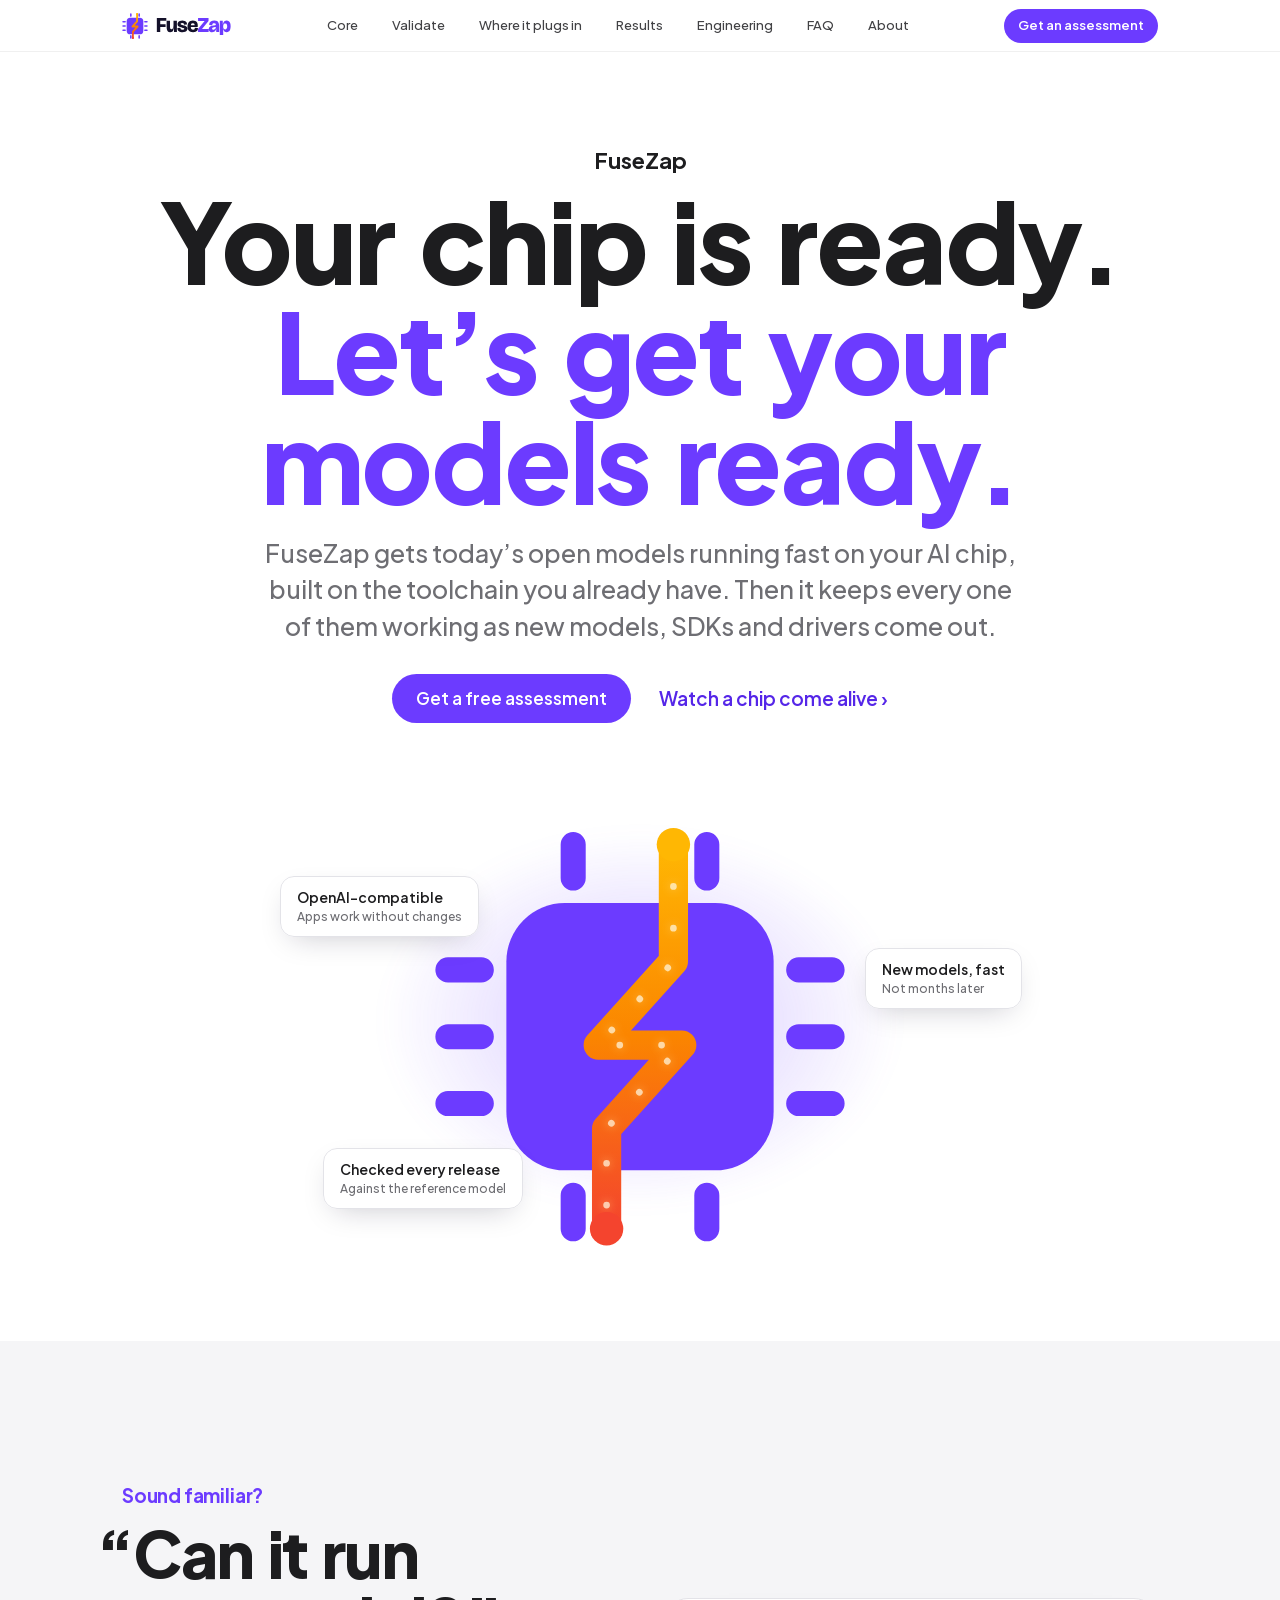
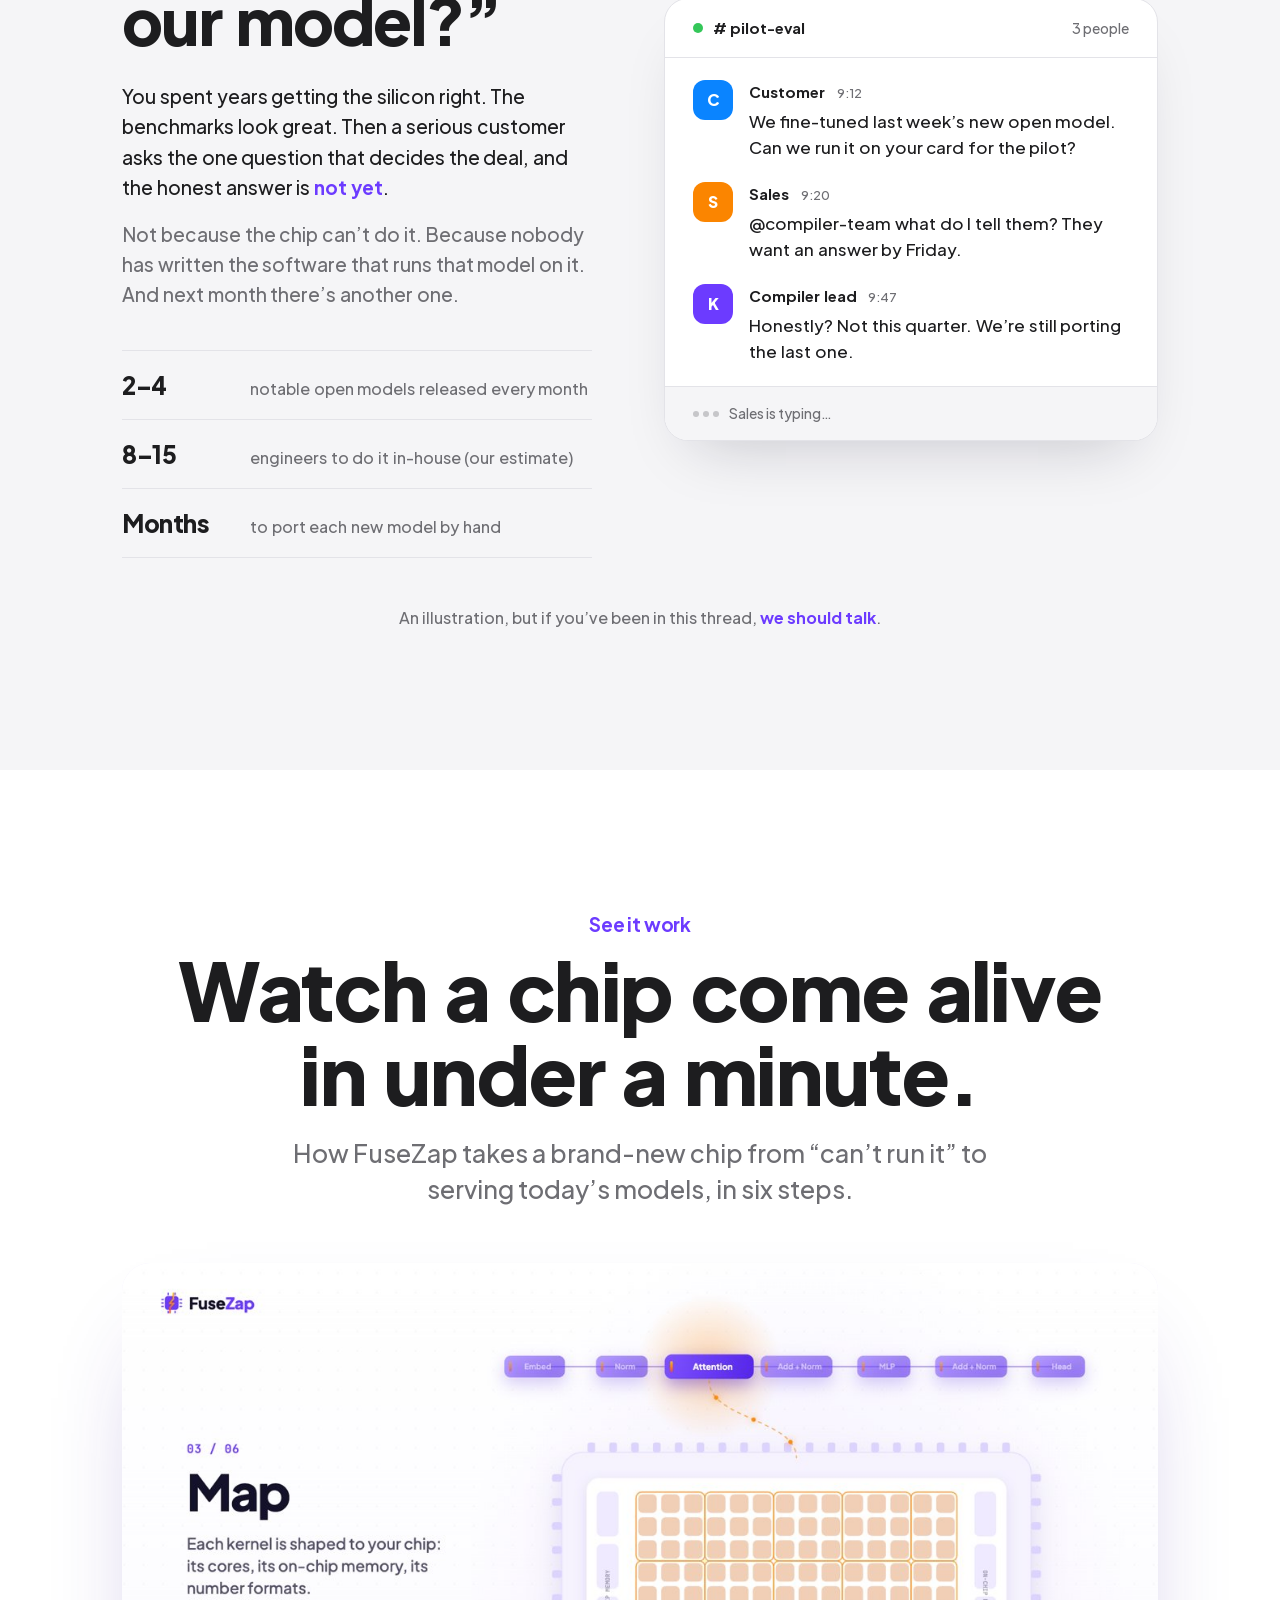
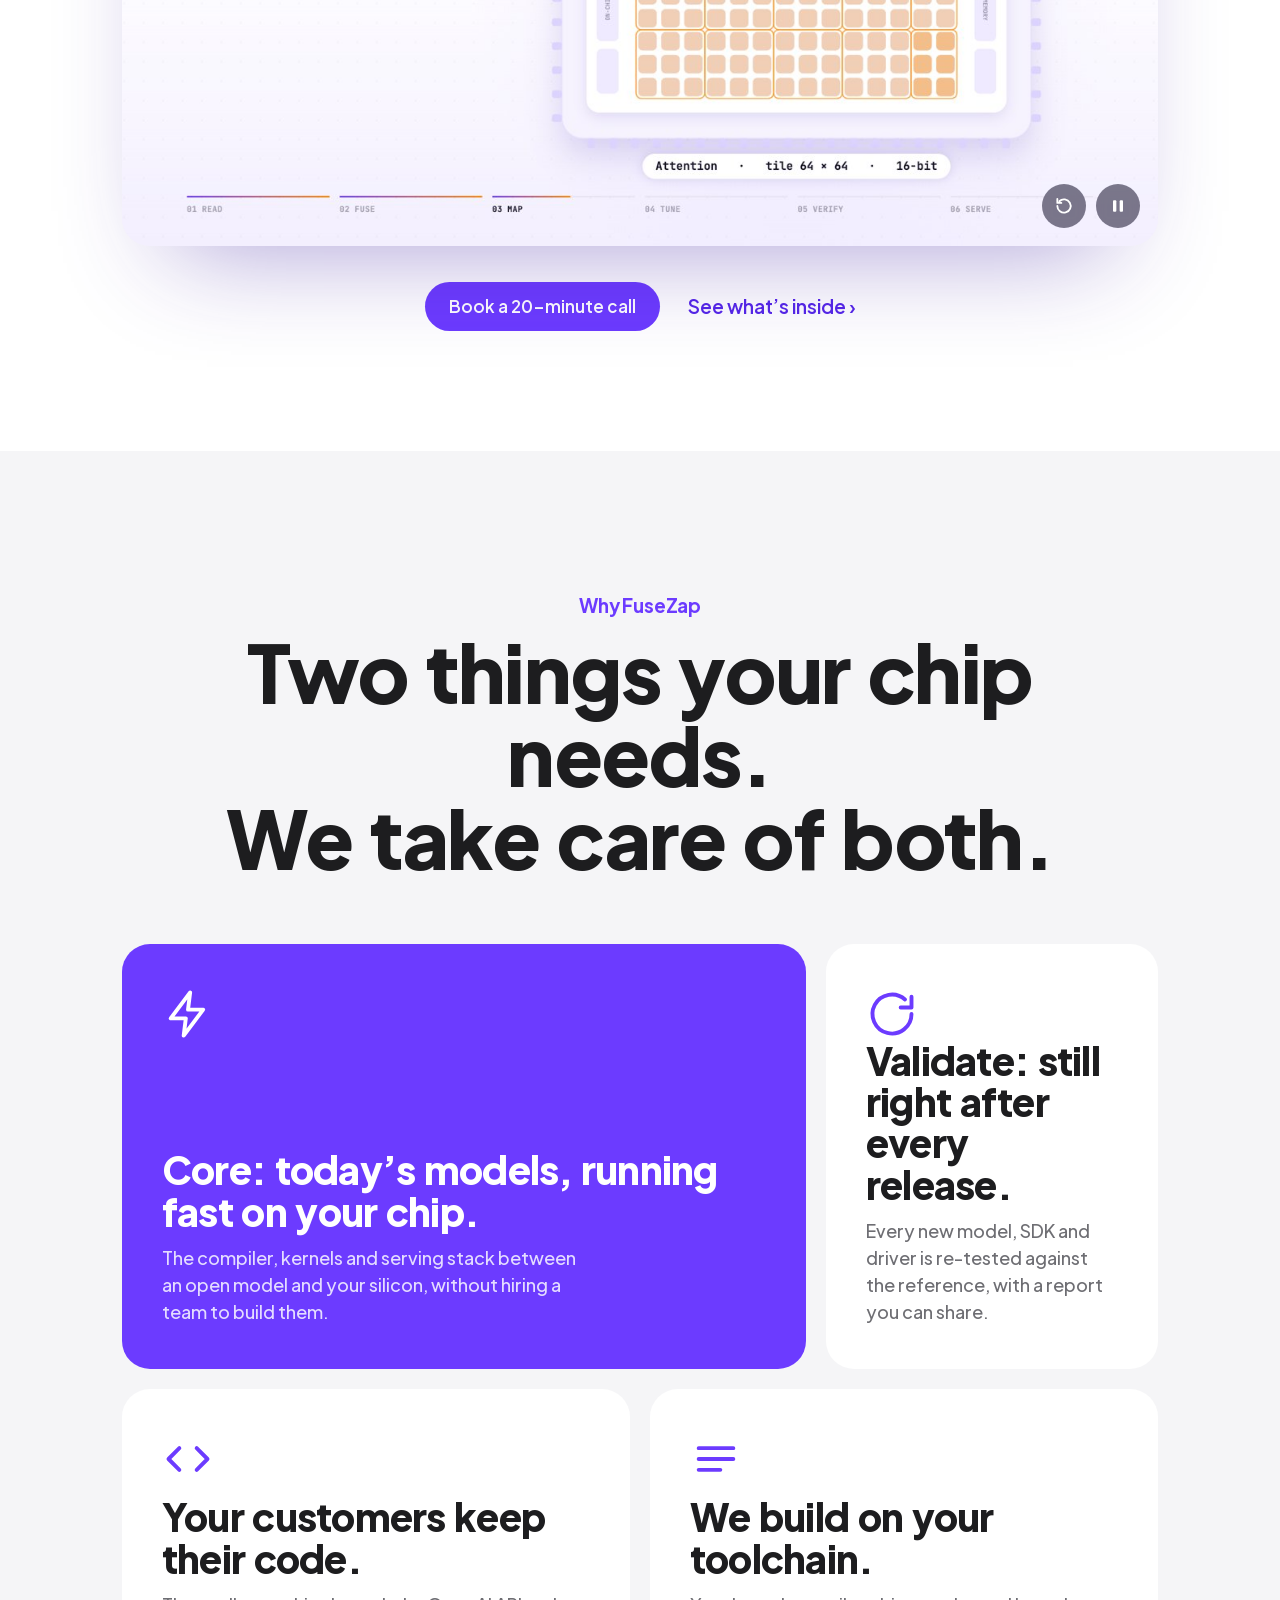
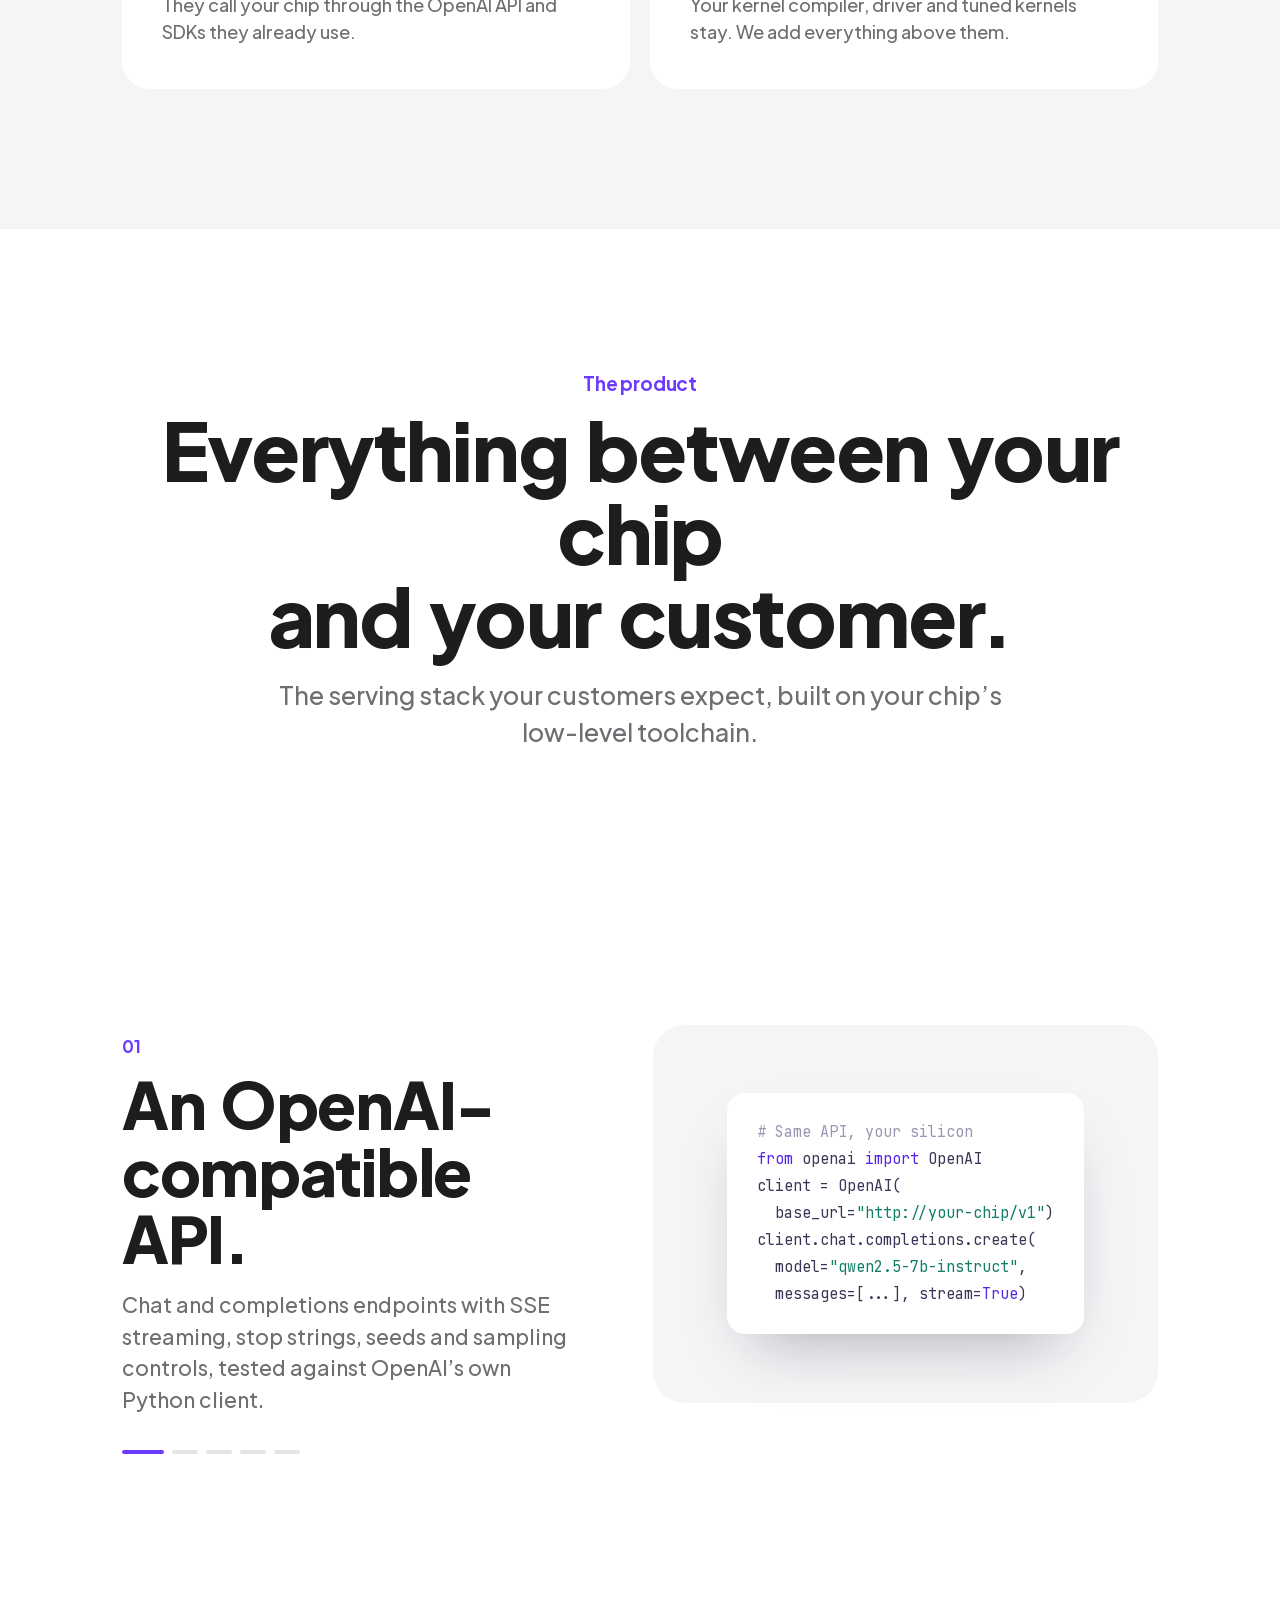
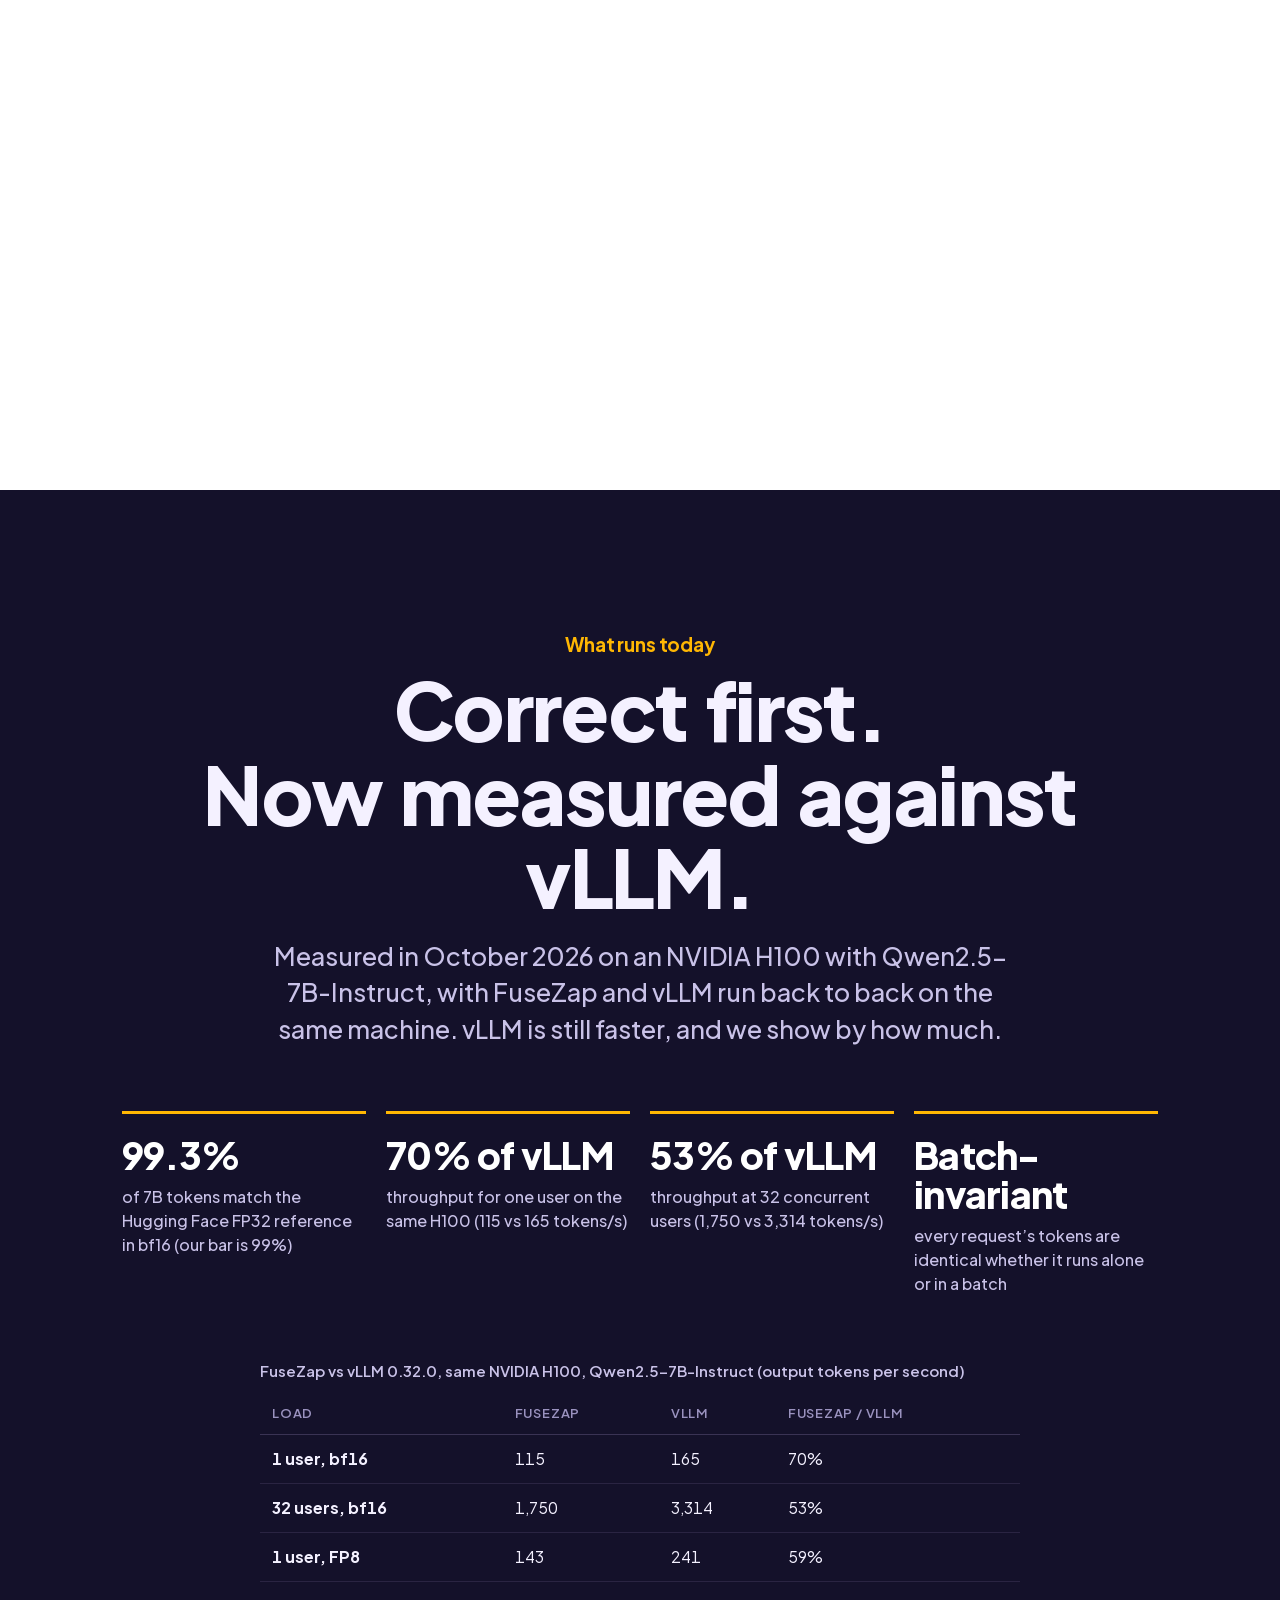
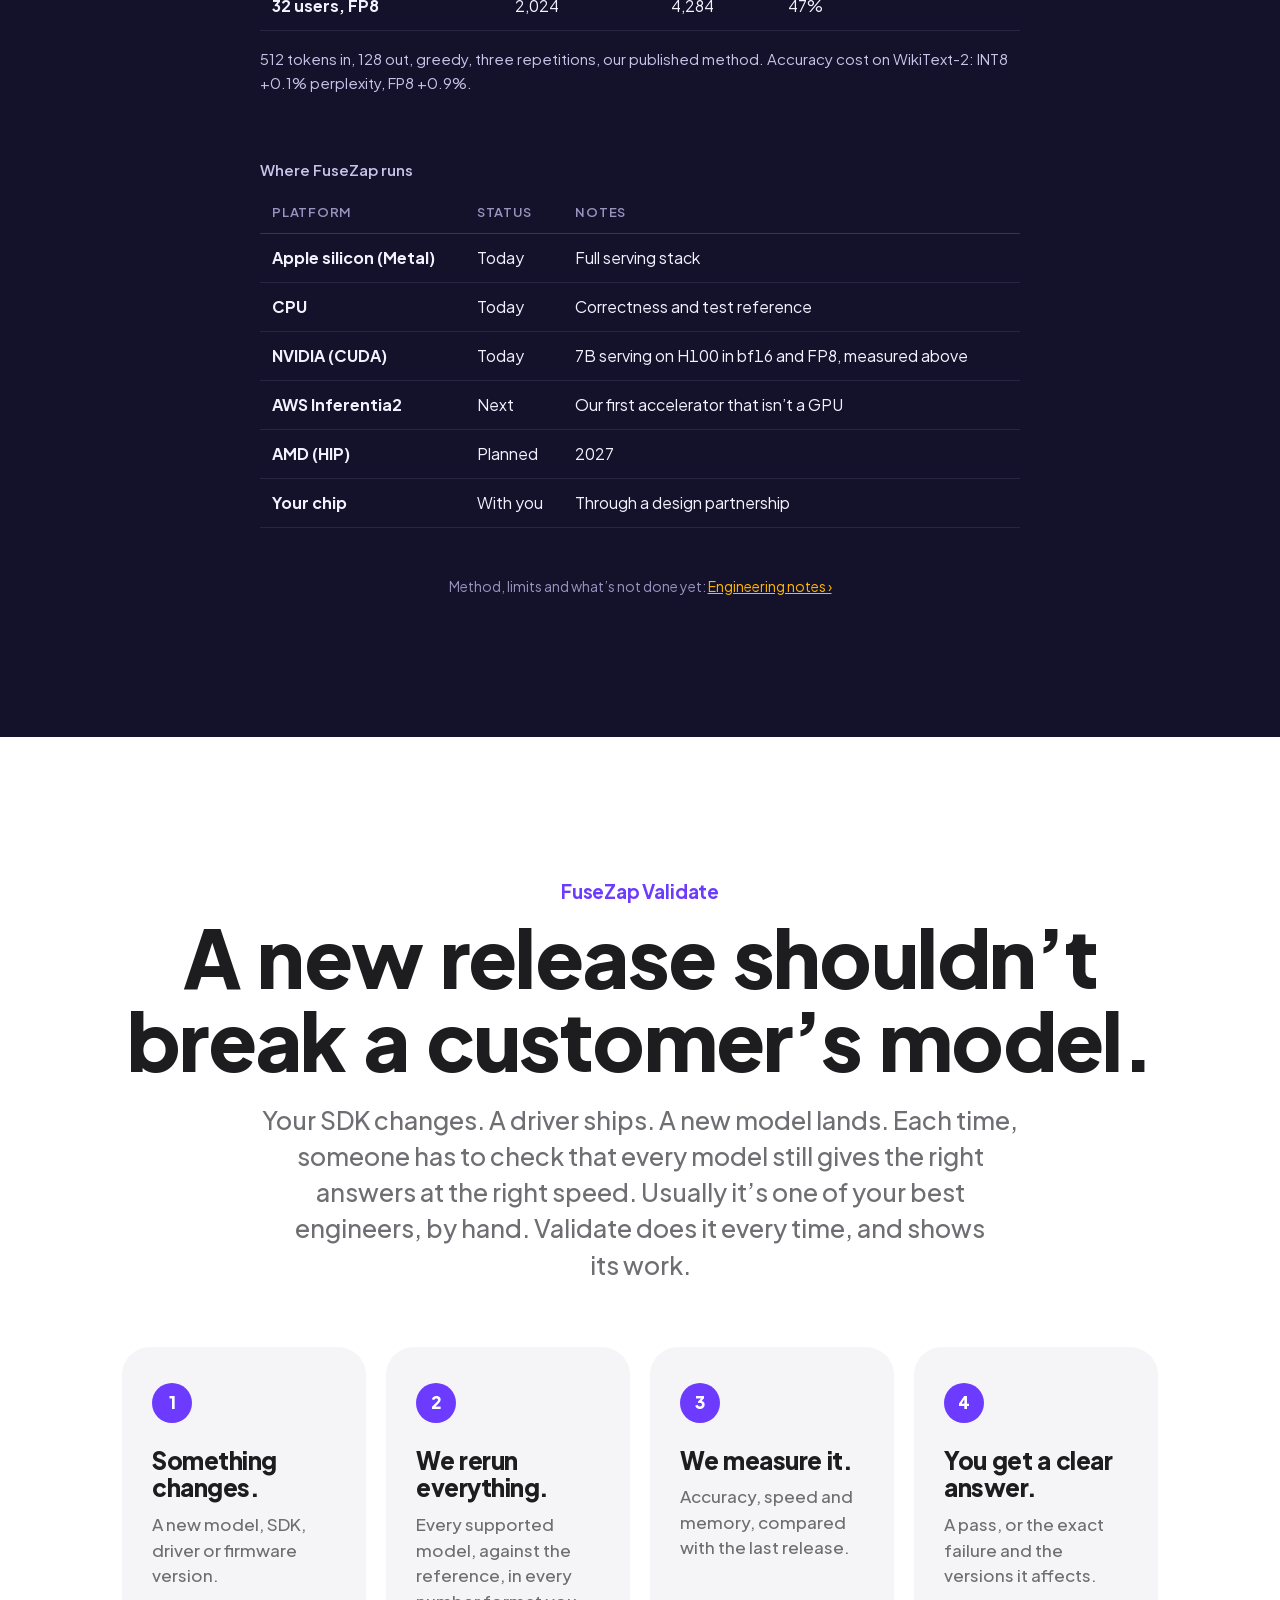
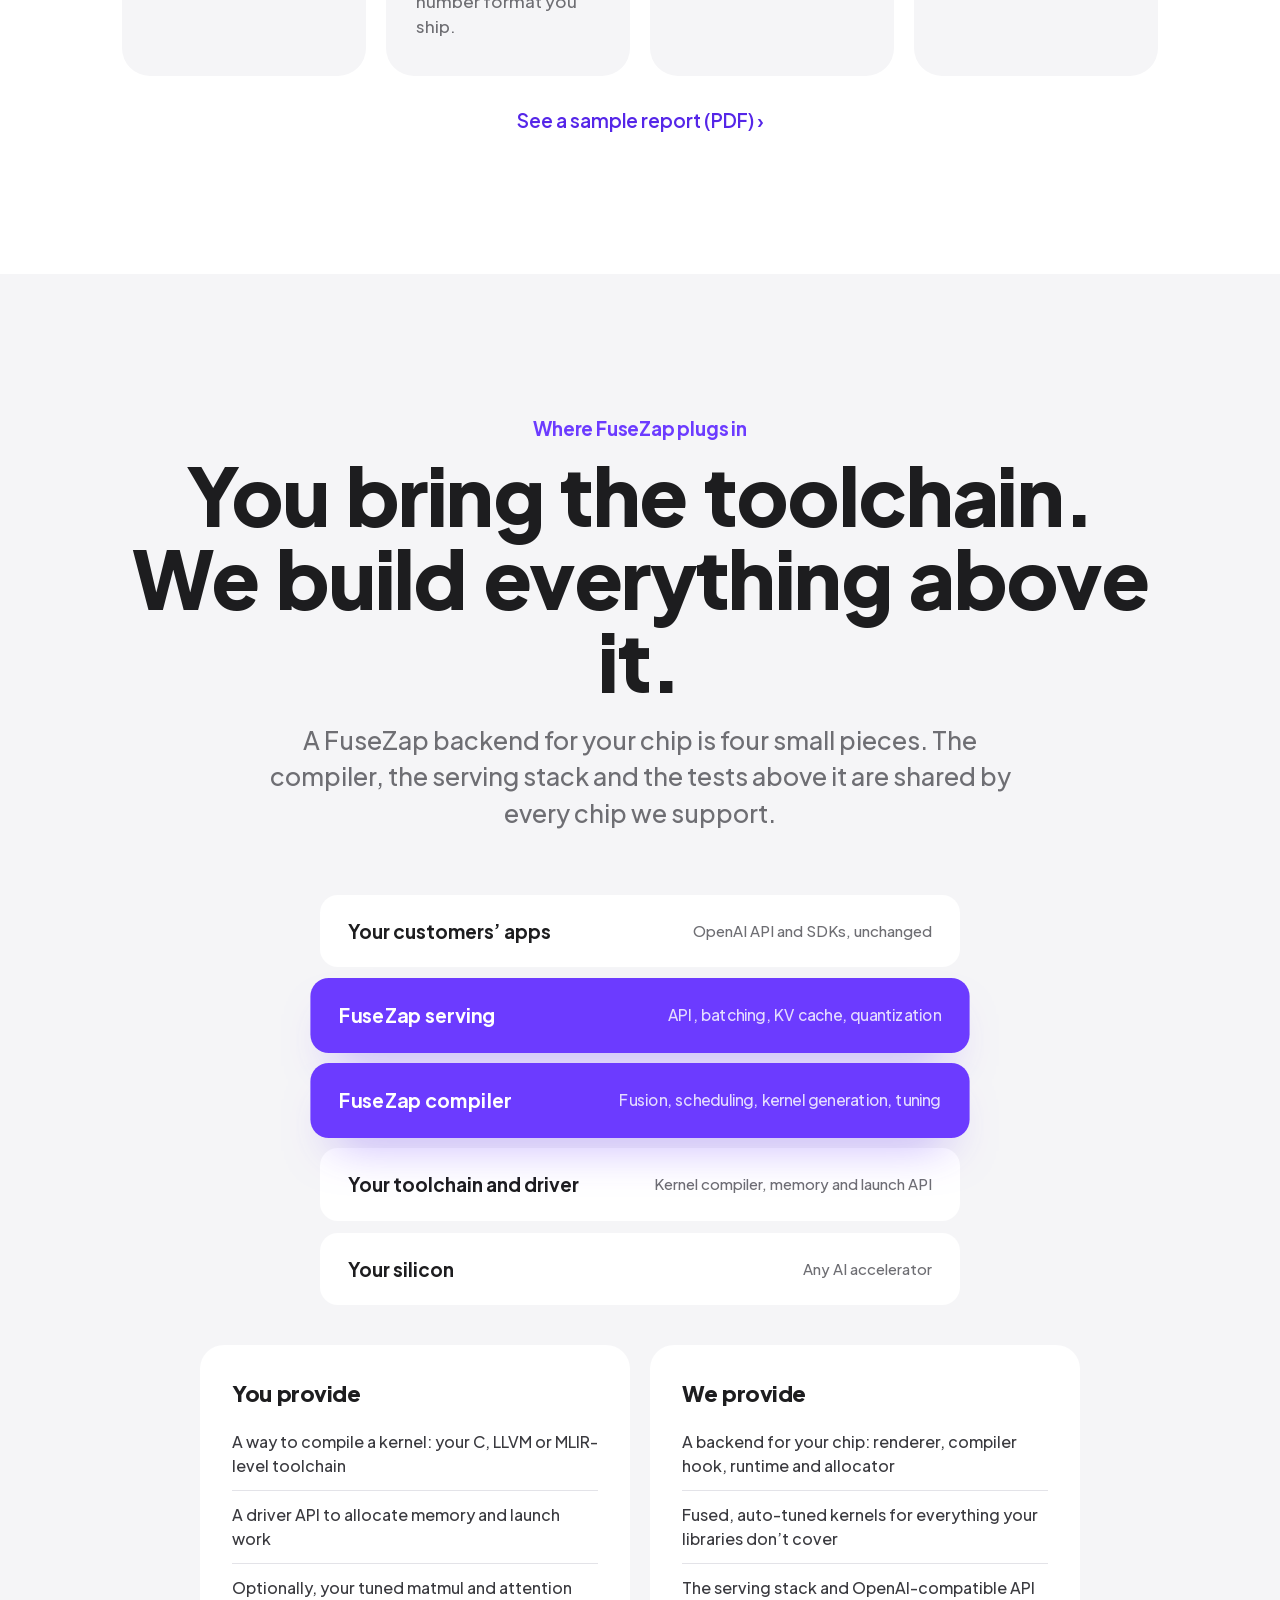
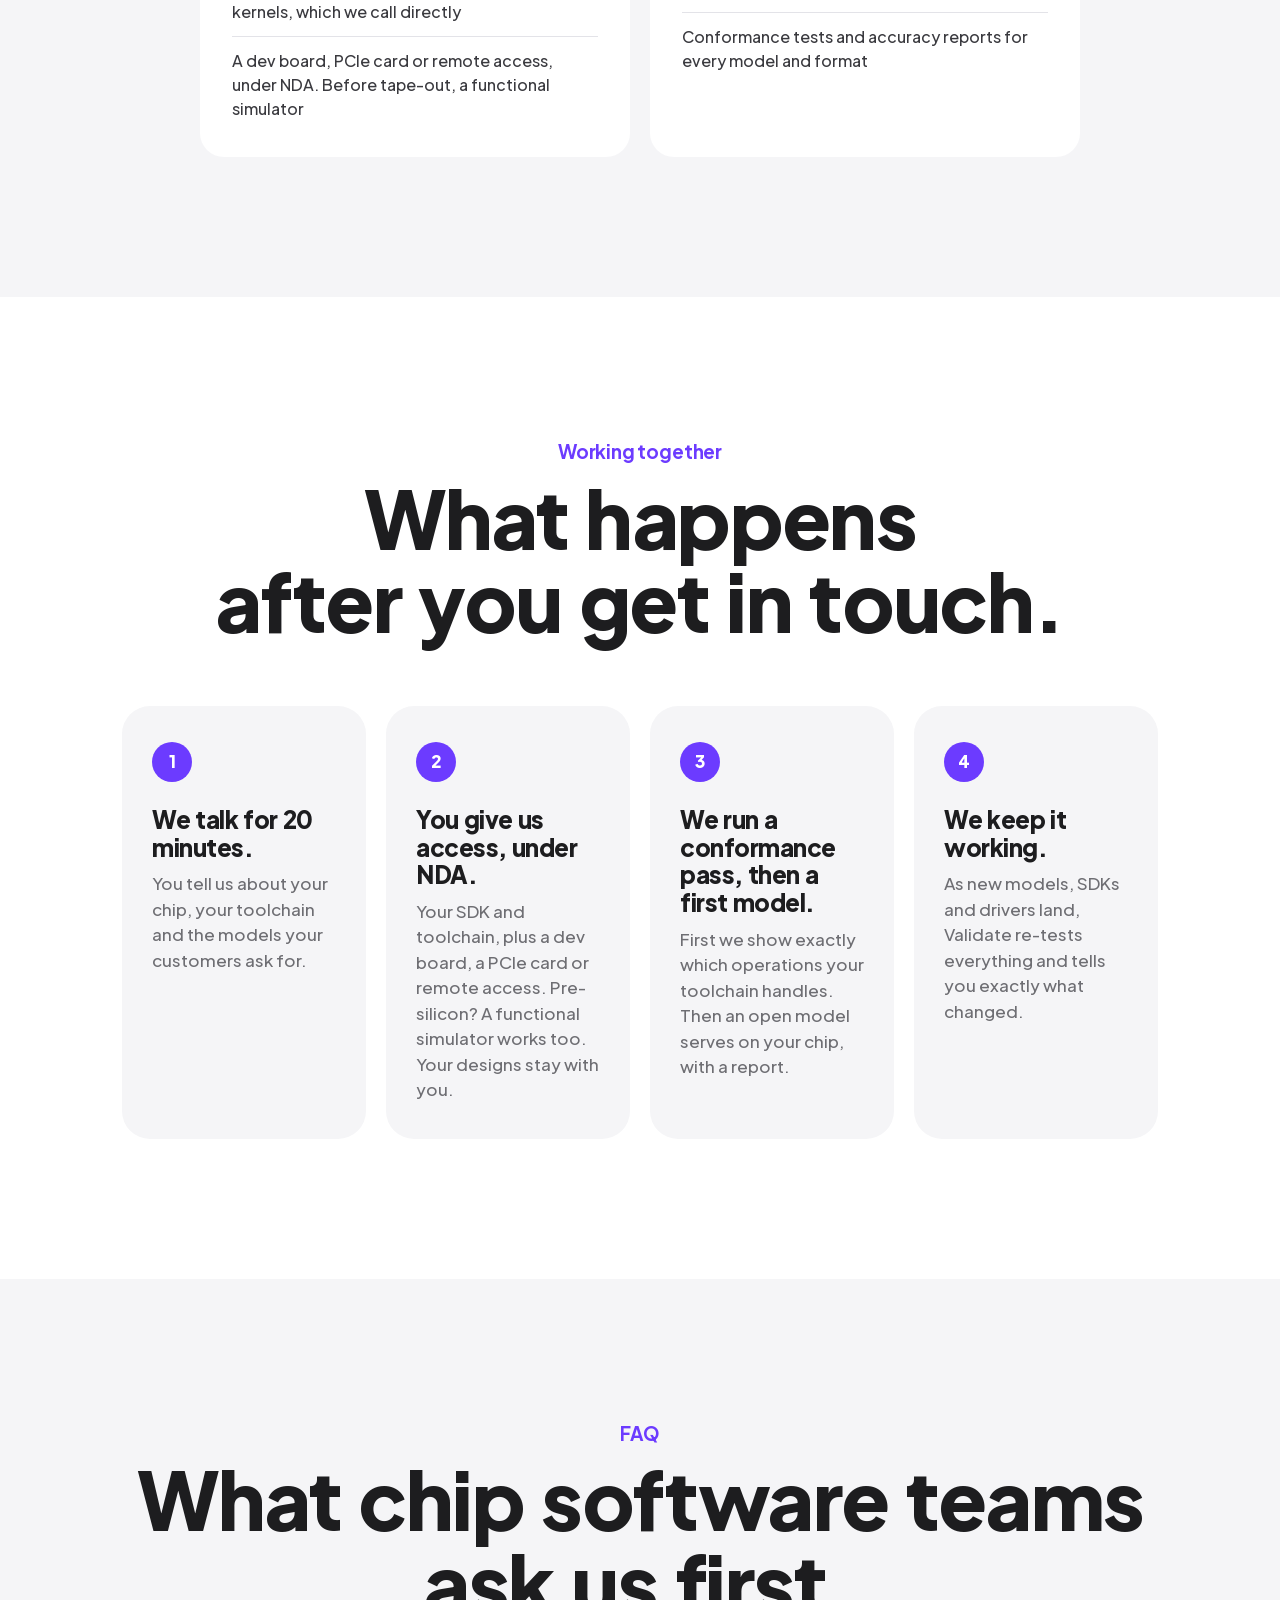
==== commit b3a27b3b: "Draft: H100 7B results vs vLLM (70% / 53%), NVIDIA today, sample report section 4" ====
--- a/index.html
+++ b/index.html
@@ -188,35 +188,35 @@
 <section class="proof" id="proof">
   <div class="wrap center">
     <p class="kicker reveal">What runs today</p>
-    <h2 class="headline reveal d1">We started with correctness,<br>on hardware we own.</h2>
-    <p class="sub reveal d2">Measured in October 2026 on an Apple M5 Max with Qwen2.5-0.5B-Instruct. That’s a small model on a friendly chip, so read this as proof the stack is right, not as a speed claim. H100 benchmarks against vLLM are next.</p>
+    <h2 class="headline reveal d1">Correct first.<br>Now measured against vLLM.</h2>
+    <p class="sub reveal d2">Measured in October 2026 on an NVIDIA H100 with Qwen2.5-7B-Instruct, with FuseZap and vLLM run back to back on the same machine. vLLM is still faster, and we show by how much.</p>
     <div class="stats">
-      <div class="stat reveal"><b>Token-exact</b><span>64 greedy tokens identical to the Hugging Face reference at FP32</span></div>
-      <div class="stat reveal d1"><b>Batch-invariant</b><span>32 concurrent requests, each bit-identical to running alone</span></div>
-      <div class="stat reveal d2"><b>1,430 tok/s</b><span>decode throughput at 32 concurrent requests (1,140 with prefill)</span></div>
-      <div class="stat reveal d3"><b>5,739 tests</b><span>passing on four execution tiers: interpreter, NumPy, CPU and Metal</span></div>
+      <div class="stat reveal"><b>99.3%</b><span>of 7B tokens match the Hugging Face FP32 reference in bf16 (our bar is 99%)</span></div>
+      <div class="stat reveal d1"><b>70% of vLLM</b><span>throughput for one user on the same H100 (115 vs 165 tokens/s)</span></div>
+      <div class="stat reveal d2"><b>53% of vLLM</b><span>throughput at 32 concurrent users (1,750 vs 3,314 tokens/s)</span></div>
+      <div class="stat reveal d3"><b>Batch-invariant</b><span>every request’s tokens are identical whether it runs alone or in a batch</span></div>
     </div>
     <div class="qtable reveal">
       <table>
-        <caption>Weight quantization on WikiText-2 (Qwen2.5-0.5B, context 1024, FP16 activations)</caption>
-        <thead><tr><th>Format</th><th>Scheme</th><th>Perplexity</th><th>vs FP16</th></tr></thead>
+        <caption>FuseZap vs vLLM 0.32.0, same NVIDIA H100, Qwen2.5-7B-Instruct (output tokens per second)</caption>
+        <thead><tr><th>Load</th><th>FuseZap</th><th>vLLM</th><th>FuseZap / vLLM</th></tr></thead>
         <tbody>
-          <tr><td>FP16</td><td>baseline</td><td>13.20</td><td>—</td></tr>
-          <tr><td>INT8</td><td>per-channel, symmetric</td><td>13.17</td><td>−0.2%</td></tr>
-          <tr><td>FP8 E4M3</td><td>per-tensor scale</td><td>13.27</td><td>+0.5%</td></tr>
-          <tr><td>INT4</td><td>group 128, round-to-nearest</td><td>15.71</td><td>+19.0%</td></tr>
+          <tr><td>1 user, bf16</td><td>115</td><td>165</td><td>70%</td></tr>
+          <tr><td>32 users, bf16</td><td>1,750</td><td>3,314</td><td>53%</td></tr>
+          <tr><td>1 user, FP8</td><td>143</td><td>241</td><td>59%</td></tr>
+          <tr><td>32 users, FP8</td><td>2,024</td><td>4,284</td><td>47%</td></tr>
         </tbody>
       </table>
-      <p>Naive INT4 hurts a model this small, so we don’t ship it that way. For 4-bit we load AWQ and GPTQ checkpoints. Their numbers come with the 7B benchmarks.</p>
+      <p>512 tokens in, 128 out, greedy, three repetitions, our <a href="engineering.html#h100">published method</a>. Accuracy cost on WikiText-2: INT8 +0.1% perplexity, FP8 +0.9%.</p>
     </div>
     <div class="qtable reveal">
       <table>
         <caption>Where FuseZap runs</caption>
         <thead><tr><th>Platform</th><th>Status</th><th>Notes</th></tr></thead>
         <tbody>
-          <tr><td>Apple silicon (Metal)</td><td>Today</td><td>Full serving stack, measured above</td></tr>
+          <tr><td>Apple silicon (Metal)</td><td>Today</td><td>Full serving stack</td></tr>
           <tr><td>CPU</td><td>Today</td><td>Correctness and test reference</td></tr>
-          <tr><td>NVIDIA (CUDA)</td><td>In progress</td><td>Kernels, then a 7B benchmark against vLLM on H100</td></tr>
+          <tr><td>NVIDIA (CUDA)</td><td>Today</td><td>7B serving on H100 in bf16 and FP8, measured above</td></tr>
           <tr><td>AWS Inferentia2</td><td>Next</td><td>Our first accelerator that isn’t a GPU</td></tr>
           <tr><td>AMD (HIP)</td><td>Planned</td><td>2027</td></tr>
           <tr><td>Your chip</td><td>With you</td><td>Through a design partnership</td></tr>
@@ -297,8 +297,8 @@
       <details><summary>Do you replace our compiler or runtime?</summary><p>Partly, so here’s exactly which part. We use your low-level toolchain and driver to compile and launch kernels, and we call any tuned kernels you already have. We replace the graph-level layers above them: fusion, scheduling, kernel generation and serving. Everything that touches your silicon directly stays yours.</p></details>
       <details><summary>How long does it take to get a model running?</summary><p>It depends on how mature your toolchain is. Our goal is weeks, not quarters, for a first model. After a first call, we’ll give you an honest estimate.</p></details>
       <details><summary>Who owns the code for our chip?</summary><p>You do. The code written for your chip is yours, and we can hand it over in full, with its tests, so your team can run it without us.</p></details>
-      <details><summary>What does it cost?</summary><p>Right now we’re working with a few design partners free of charge. After that: a fixed price to bring your chip up (Core), and a yearly subscription to keep every model qualified (Validate), well below the cost of an in-house team.</p></details>
-      <a class="faq-more" href="faq.html"><span><b>See all 14 questions</b>New models, IP, open source, royalties, production and more.</span><i aria-hidden="true">›</i></a>
+      <details><summary>What does it cost?</summary><p>The assessment is free. Work together starts with a 90-day pilot, paid in four stages tied to results we agree up front, so you only pay for the stages you start and can stop at any gate. If you carry on, the pilot fee counts toward your first year: a yearly subscription to keep every model qualified, however many chips you ship. Our first design partners get a lower pilot price in return for being a reference.</p></details>
+      <a class="faq-more" href="faq.html"><span><b>See all 16 questions</b>New models, IP, open source, royalties, production and more.</span><i aria-hidden="true">›</i></a>
     </div>
   </div>
 </section>
@@ -318,7 +318,7 @@
 <section class="cta center" id="access">
   <div class="wrap">
     <h2 class="headline reveal">Building an AI chip?<br><span>Let’s see what runs today.</span></h2>
-    <p class="sub reveal d1">Start with a free compatibility assessment. Tell us about your chip and toolchain, and we’ll show you which operations and models can run on it today, and what it would take to get the rest. We’re also taking on a few design partners, with hands-on help free of charge.</p>
+    <p class="sub reveal d1">Start with a free compatibility assessment. Tell us about your chip and toolchain, and we’ll show you which operations and models can run on it today, and what it would take to get the rest. We’re also taking on a few design partners, at a lower pilot price in return for being a reference.</p>
     <div class="links reveal d2">
       <a class="pill" href="mailto:tgpromod@techyodl.ai?subject=FuseZap%20compatibility%20assessment&amp;body=Hi%20Promod%2C%0A%0AWe%E2%80%99re%20building%20an%20AI%20chip%20and%20would%20like%20a%20compatibility%20assessment.%0A%0AOur%20kernel%20toolchain%20(C%2C%20LLVM%2C%20MLIR%20or%20other)%3A%20%0AModels%20our%20customers%20ask%20for%3A%20%0AA%20good%20time%20for%20a%2020-minute%20call%3A%20">Get a free assessment</a>
       <a class="more" href="mailto:tgpromod@techyodl.ai">tgpromod@techyodl.ai ›</a>
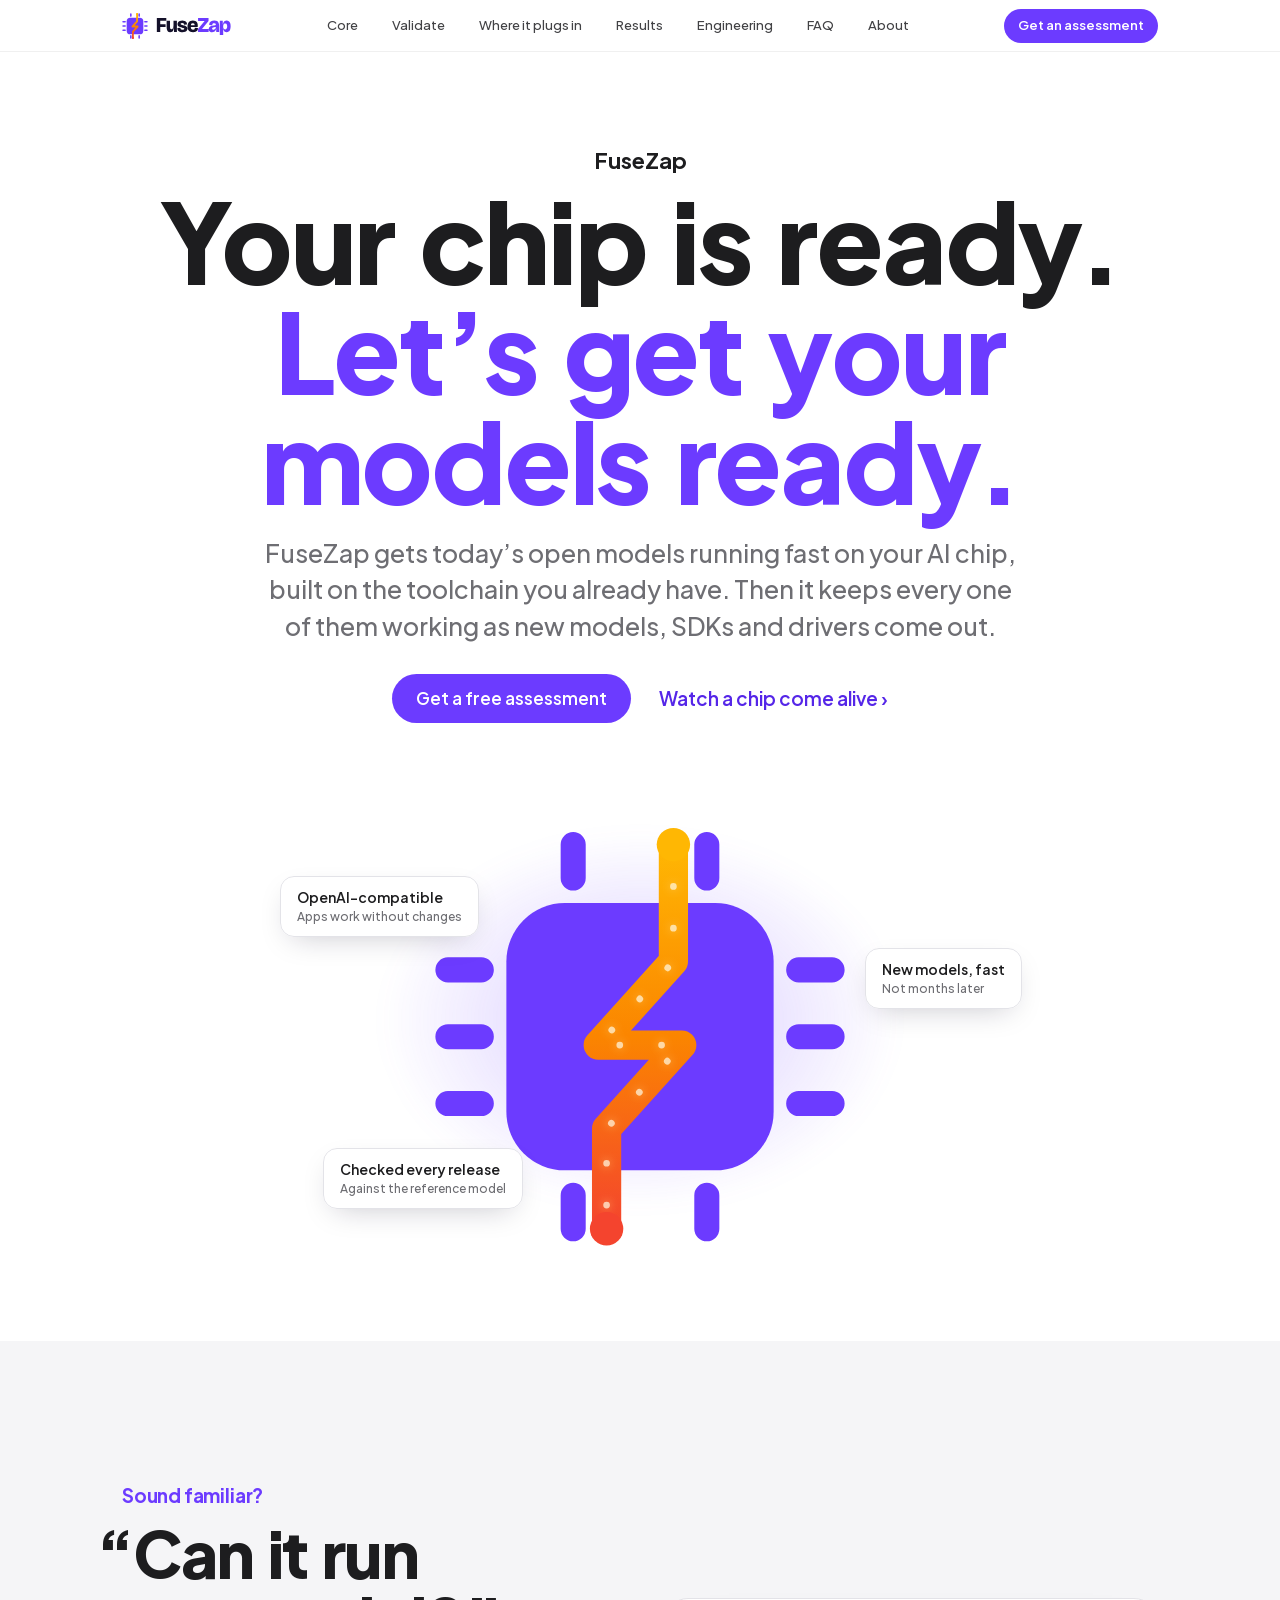
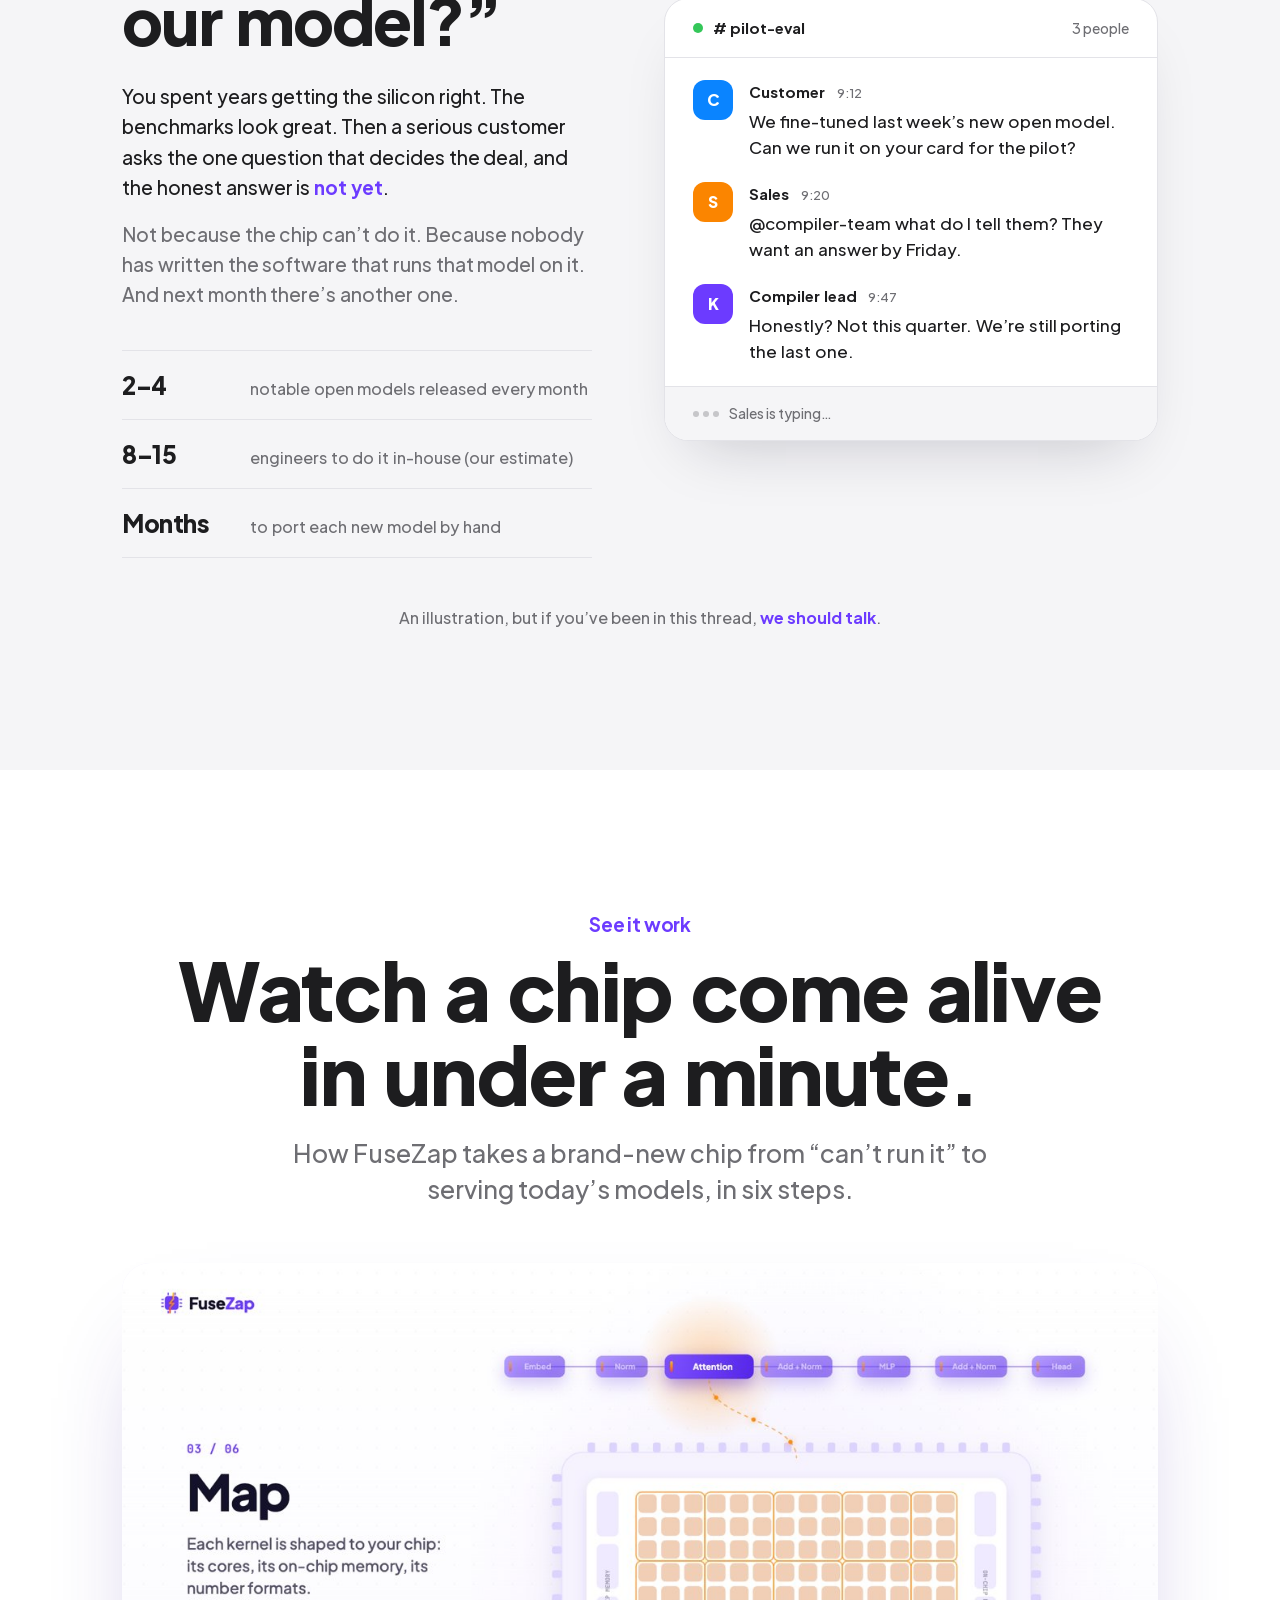
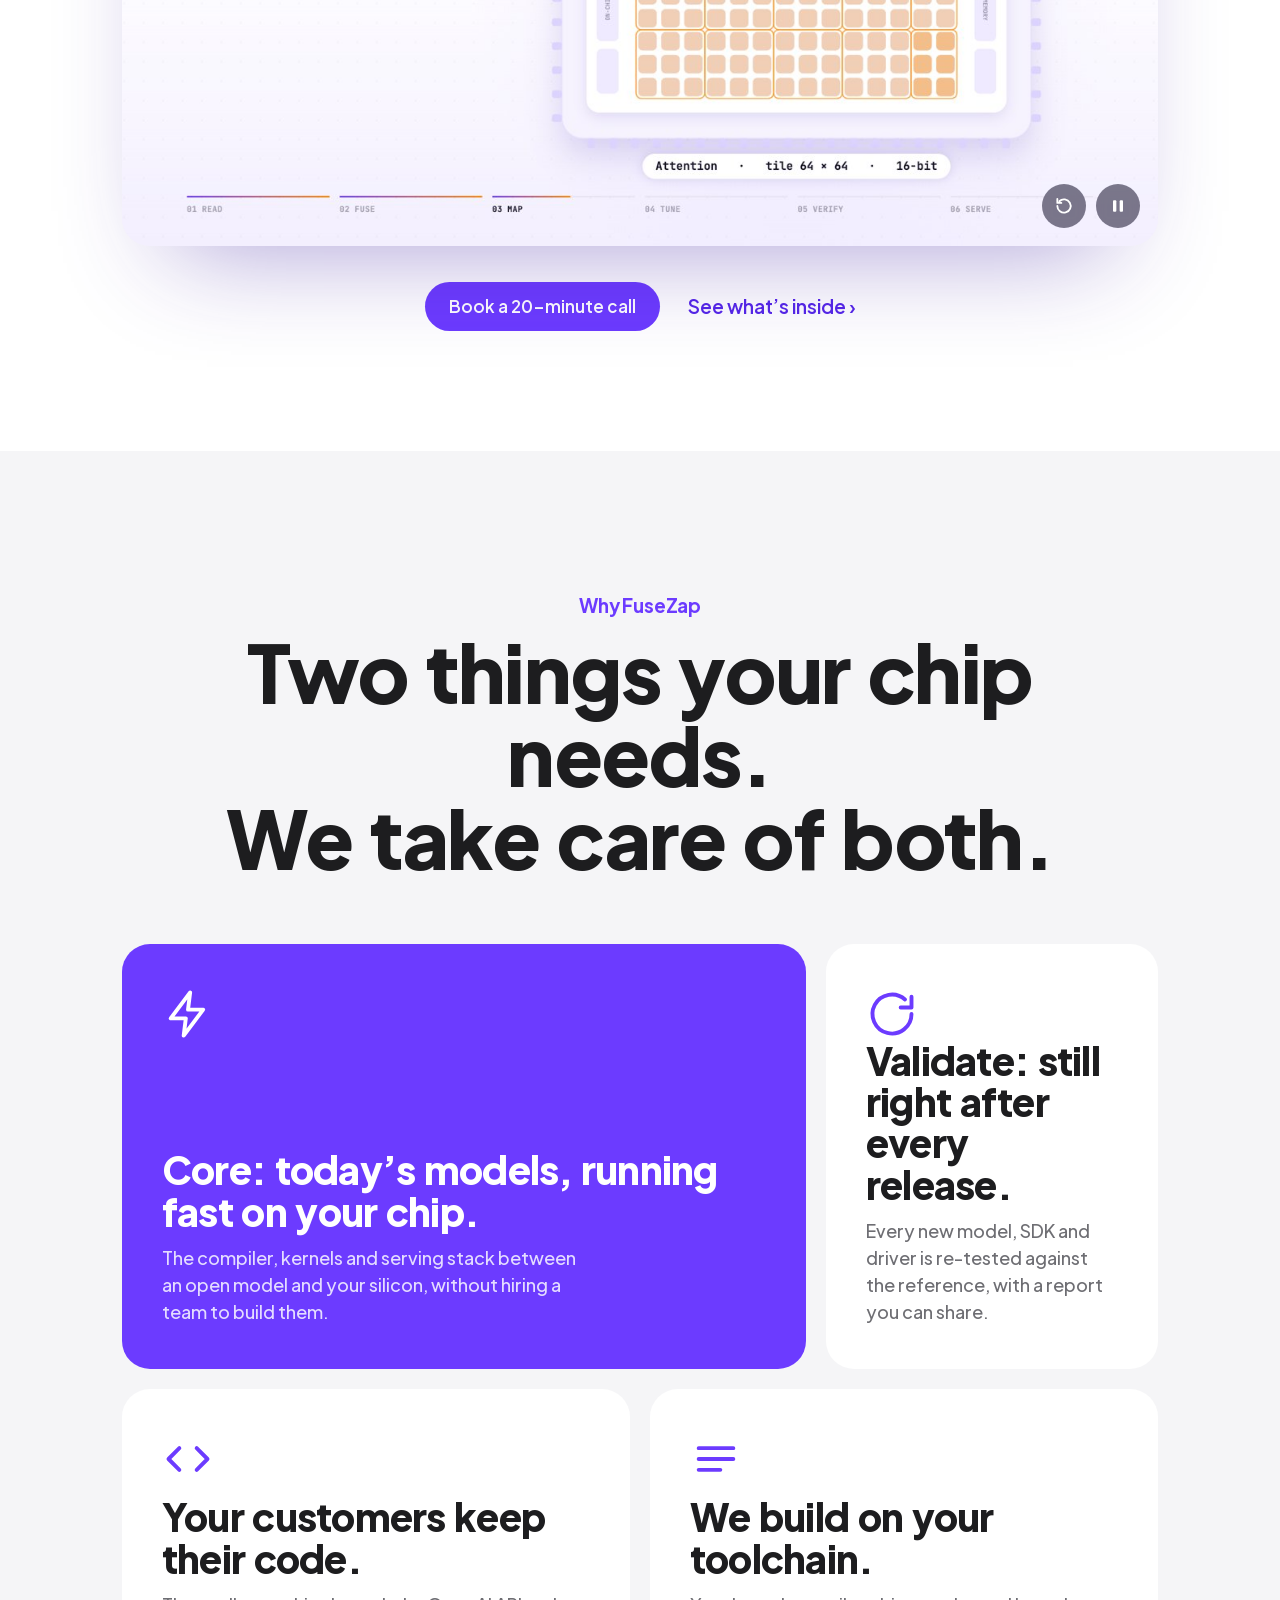
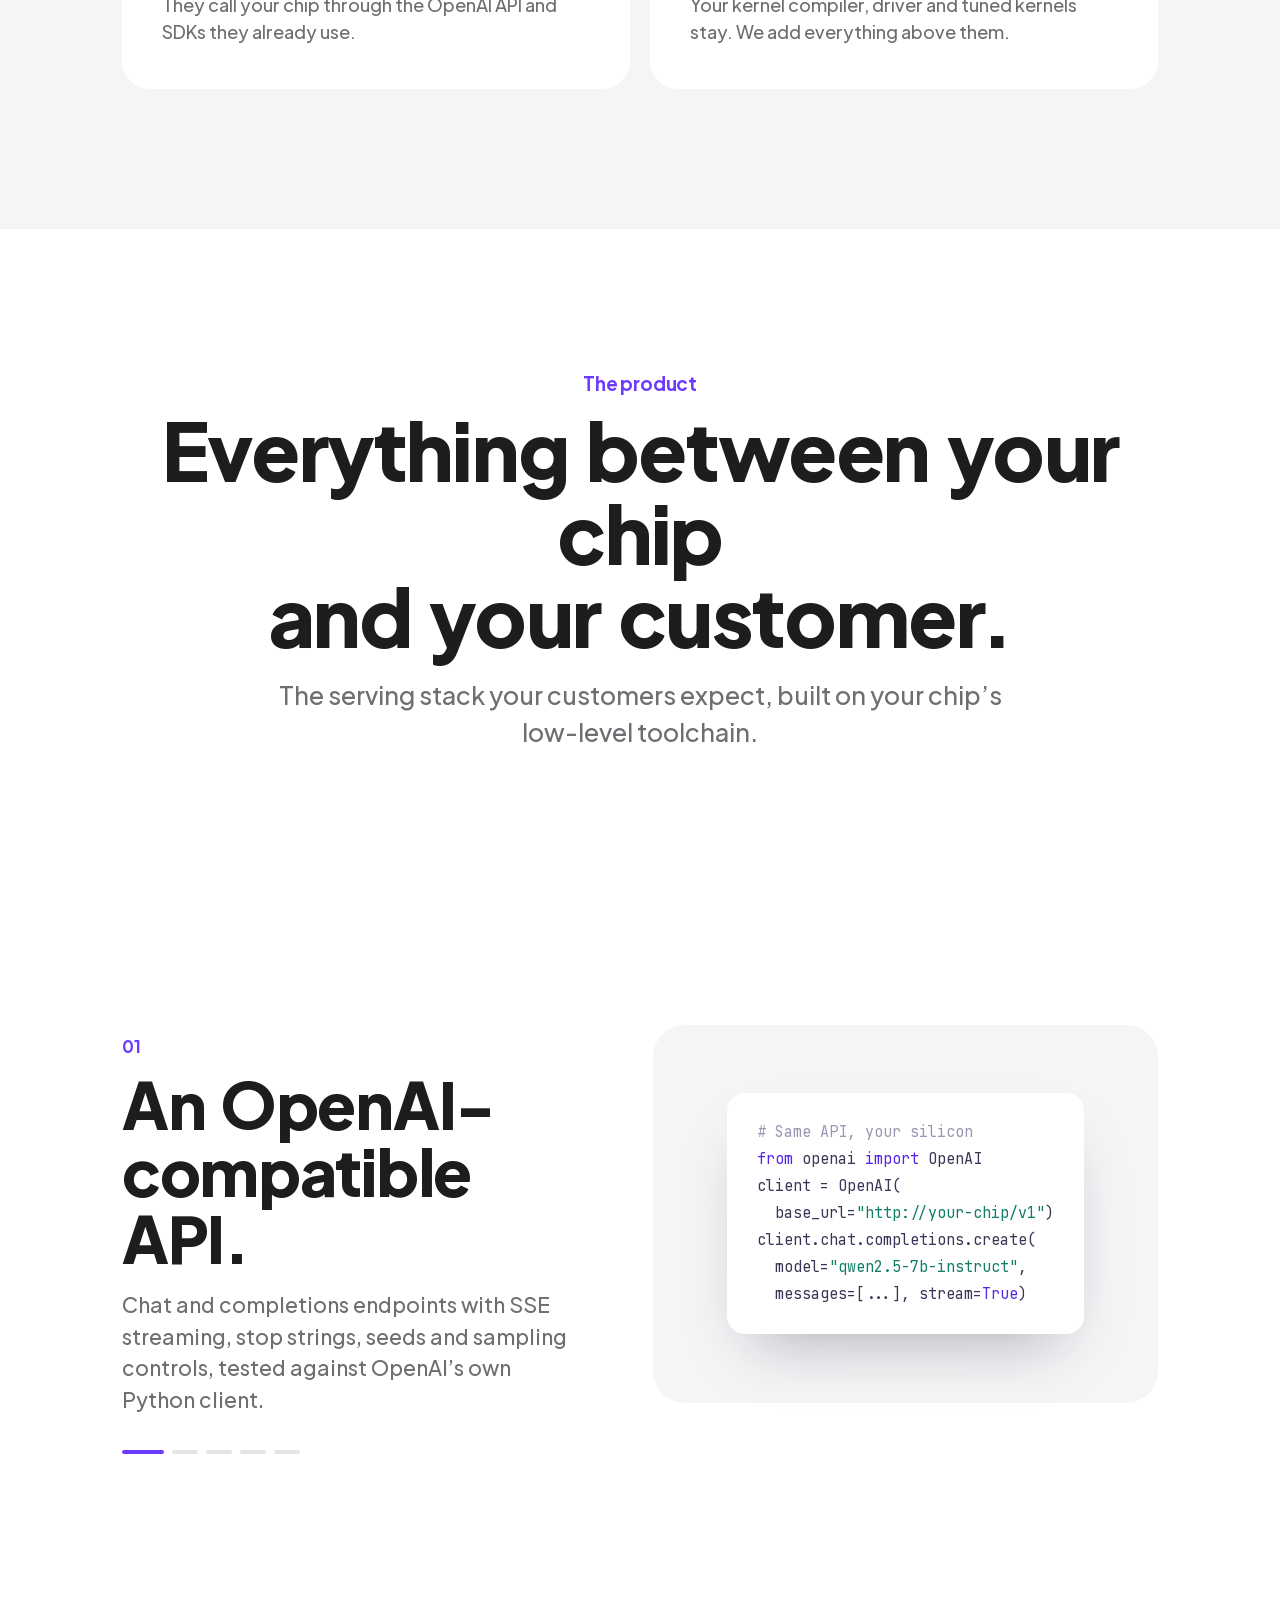
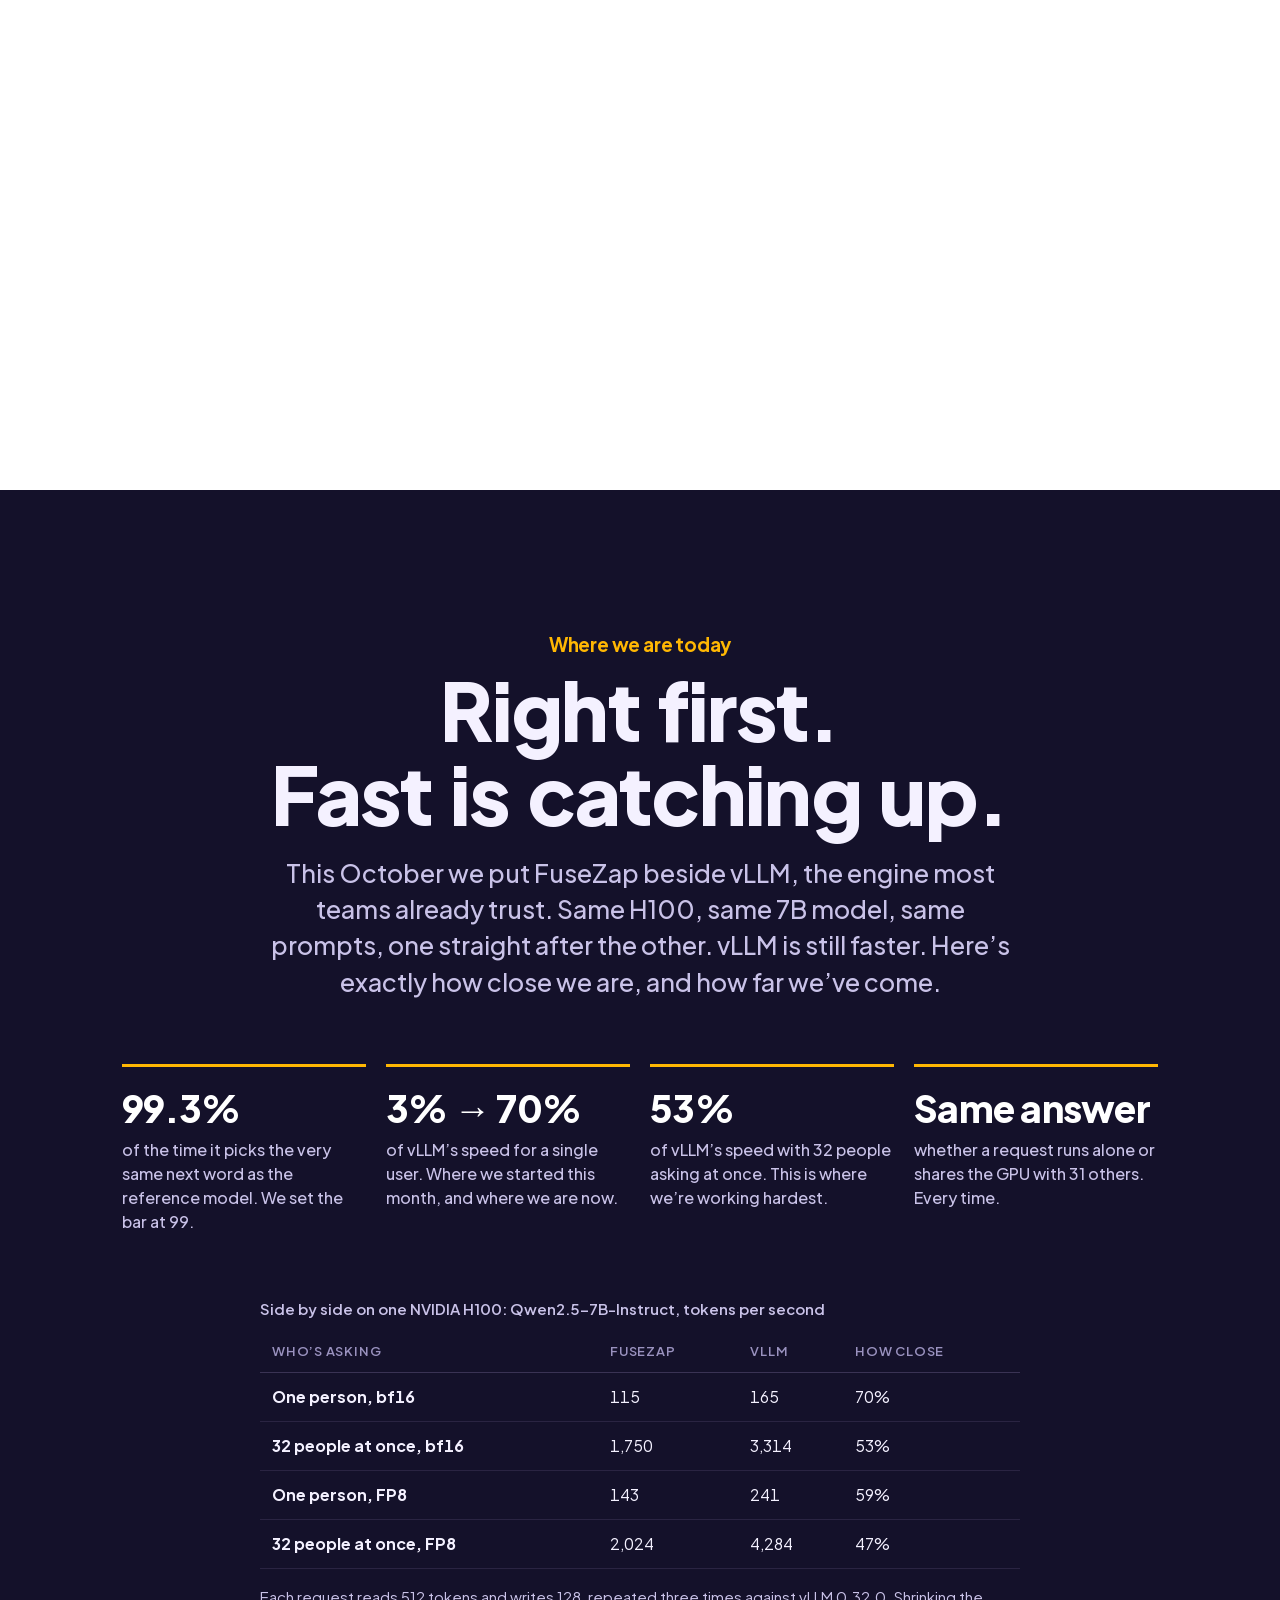
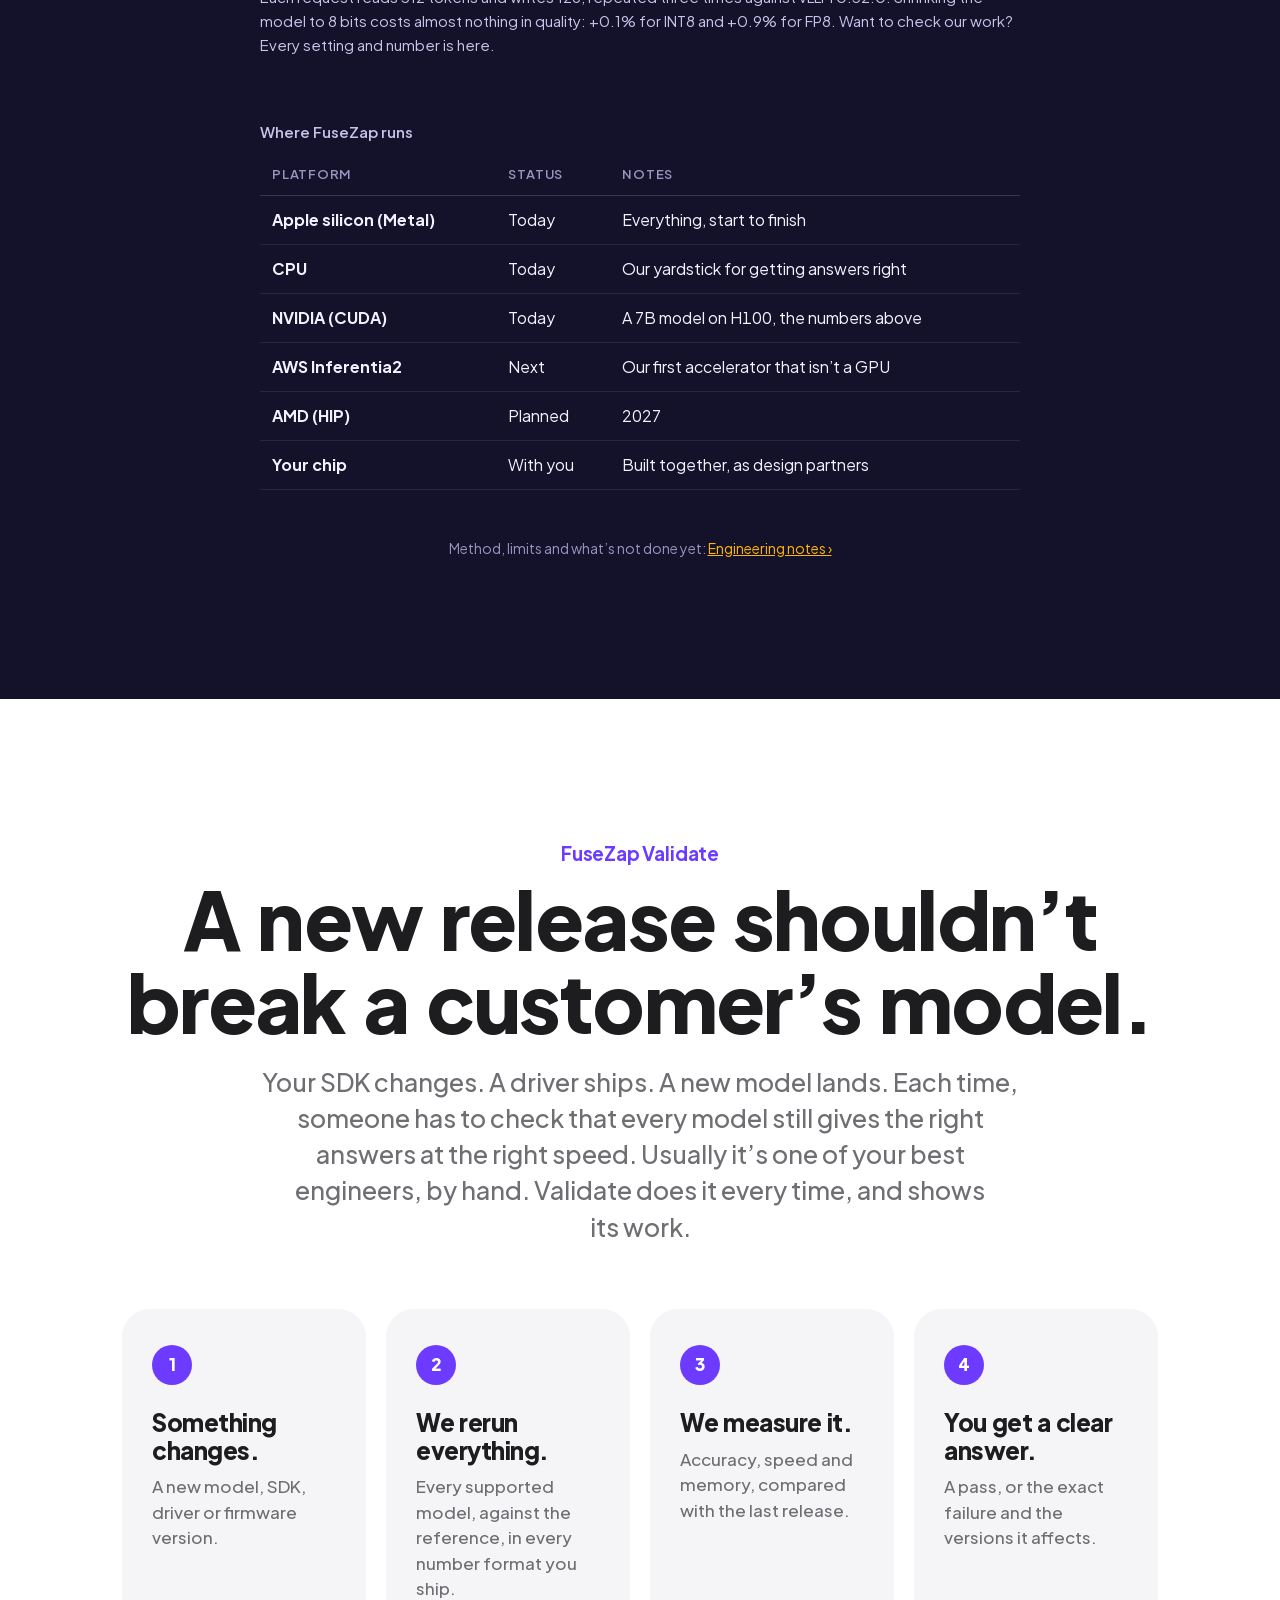
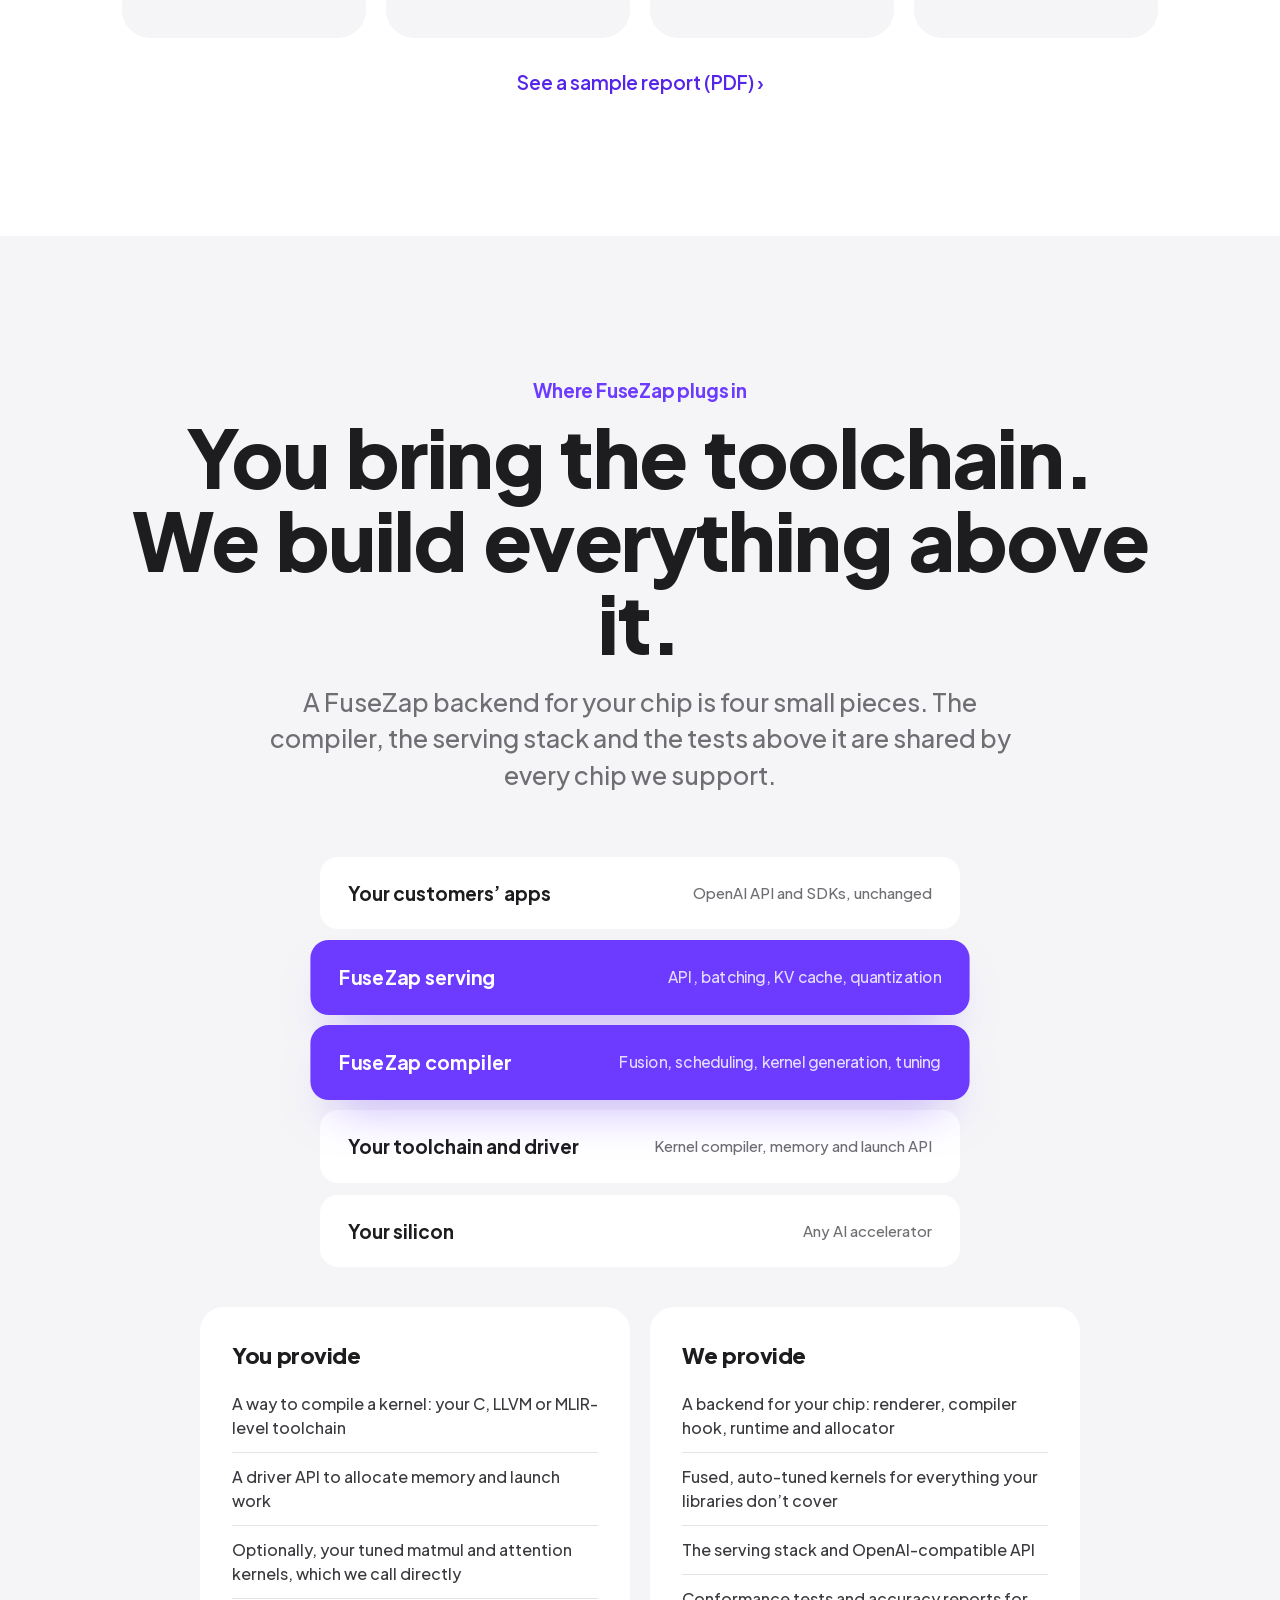
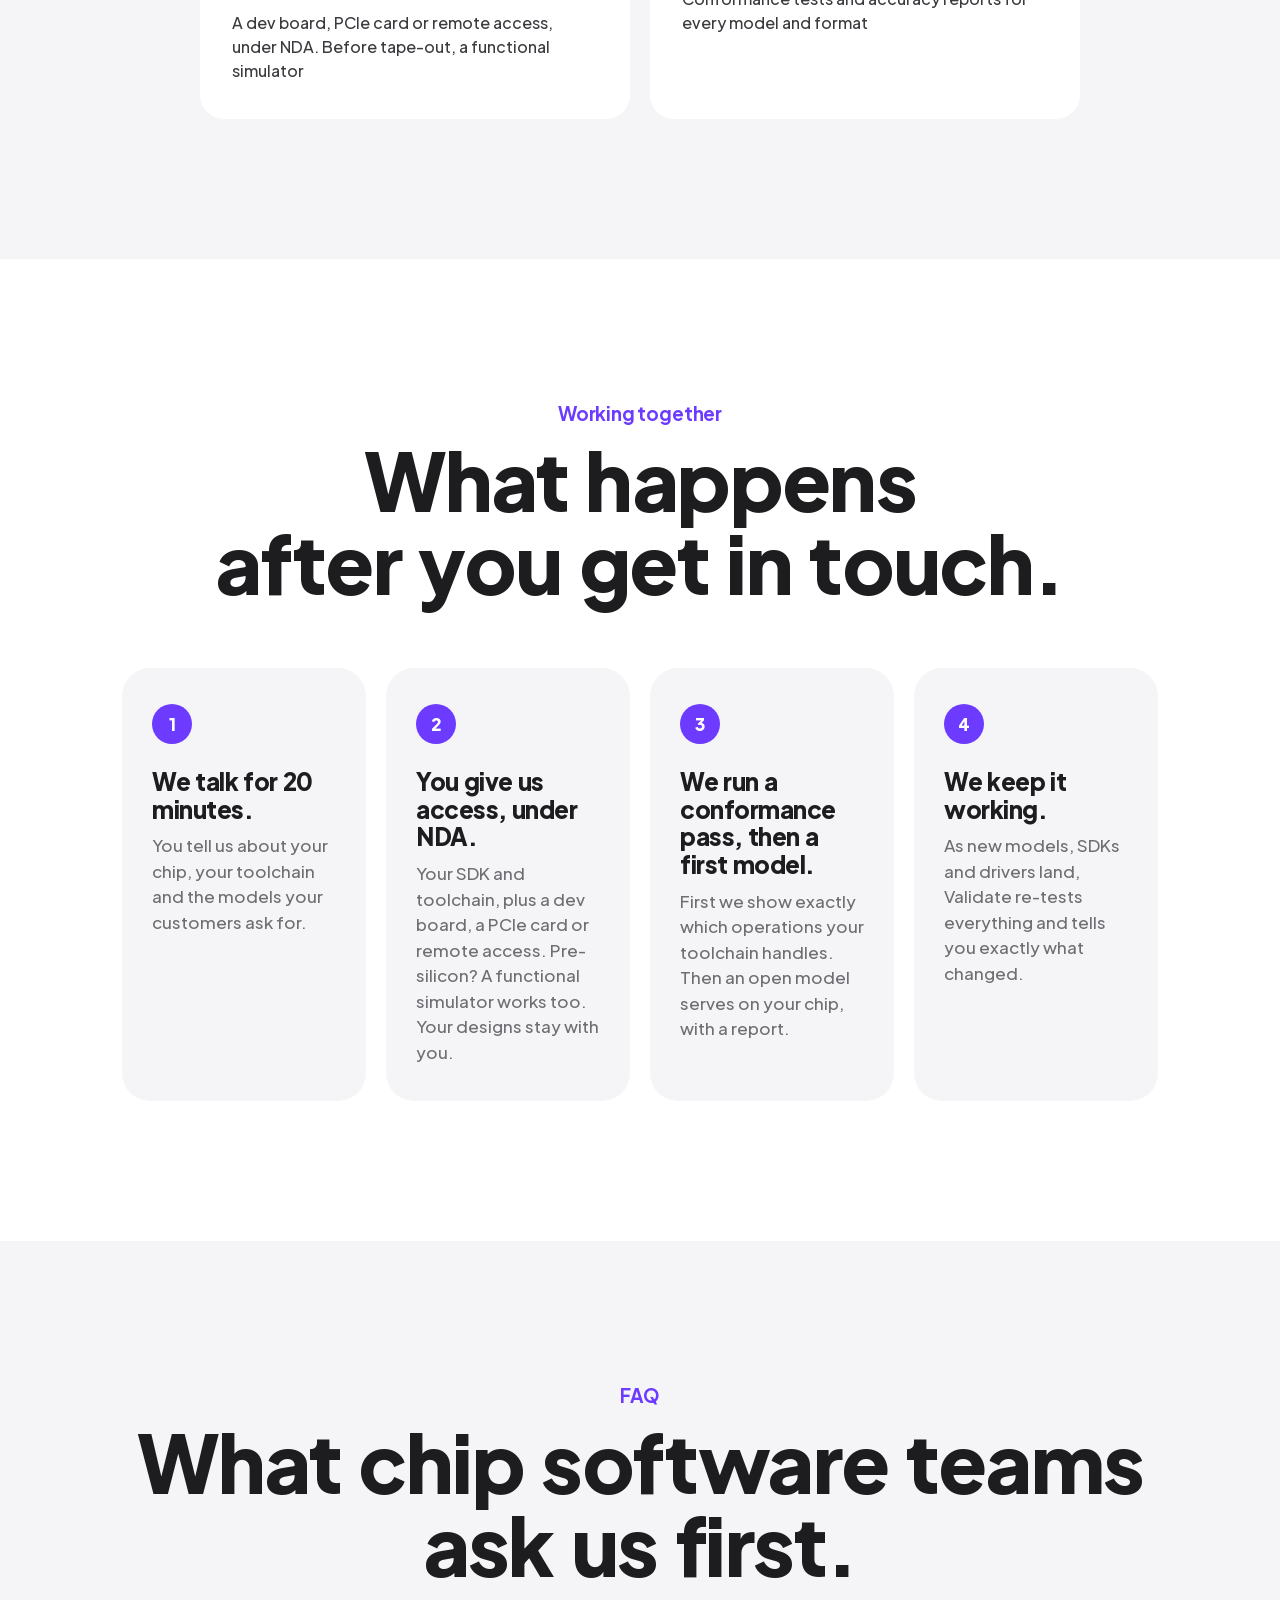
==== commit 2874cee0: "Draft: warmer results section (Right first. Fast is catching up.)" ====
--- a/index.html
+++ b/index.html
@@ -187,39 +187,39 @@
 
 <section class="proof" id="proof">
   <div class="wrap center">
-    <p class="kicker reveal">What runs today</p>
-    <h2 class="headline reveal d1">Correct first.<br>Now measured against vLLM.</h2>
-    <p class="sub reveal d2">Measured in October 2026 on an NVIDIA H100 with Qwen2.5-7B-Instruct, with FuseZap and vLLM run back to back on the same machine. vLLM is still faster, and we show by how much.</p>
+    <p class="kicker reveal">Where we are today</p>
+    <h2 class="headline reveal d1">Right first.<br>Fast is catching up.</h2>
+    <p class="sub reveal d2">This October we put FuseZap beside vLLM, the engine most teams already trust. Same H100, same 7B model, same prompts, one straight after the other. vLLM is still faster. Here’s exactly how close we are, and how far we’ve come.</p>
     <div class="stats">
-      <div class="stat reveal"><b>99.3%</b><span>of 7B tokens match the Hugging Face FP32 reference in bf16 (our bar is 99%)</span></div>
-      <div class="stat reveal d1"><b>70% of vLLM</b><span>throughput for one user on the same H100 (115 vs 165 tokens/s)</span></div>
-      <div class="stat reveal d2"><b>53% of vLLM</b><span>throughput at 32 concurrent users (1,750 vs 3,314 tokens/s)</span></div>
-      <div class="stat reveal d3"><b>Batch-invariant</b><span>every request’s tokens are identical whether it runs alone or in a batch</span></div>
+      <div class="stat reveal"><b>99.3%</b><span>of the time it picks the very same next word as the reference model. We set the bar at 99.</span></div>
+      <div class="stat reveal d1"><b>3% → 70%</b><span>of vLLM’s speed for a single user. Where we started this month, and where we are now.</span></div>
+      <div class="stat reveal d2"><b>53%</b><span>of vLLM’s speed with 32 people asking at once. This is where we’re working hardest.</span></div>
+      <div class="stat reveal d3"><b>Same answer</b><span>whether a request runs alone or shares the GPU with 31 others. Every time.</span></div>
     </div>
     <div class="qtable reveal">
       <table>
-        <caption>FuseZap vs vLLM 0.32.0, same NVIDIA H100, Qwen2.5-7B-Instruct (output tokens per second)</caption>
-        <thead><tr><th>Load</th><th>FuseZap</th><th>vLLM</th><th>FuseZap / vLLM</th></tr></thead>
+        <caption>Side by side on one NVIDIA H100: Qwen2.5-7B-Instruct, tokens per second</caption>
+        <thead><tr><th>Who’s asking</th><th>FuseZap</th><th>vLLM</th><th>How close</th></tr></thead>
         <tbody>
-          <tr><td>1 user, bf16</td><td>115</td><td>165</td><td>70%</td></tr>
-          <tr><td>32 users, bf16</td><td>1,750</td><td>3,314</td><td>53%</td></tr>
-          <tr><td>1 user, FP8</td><td>143</td><td>241</td><td>59%</td></tr>
-          <tr><td>32 users, FP8</td><td>2,024</td><td>4,284</td><td>47%</td></tr>
+          <tr><td>One person, bf16</td><td>115</td><td>165</td><td>70%</td></tr>
+          <tr><td>32 people at once, bf16</td><td>1,750</td><td>3,314</td><td>53%</td></tr>
+          <tr><td>One person, FP8</td><td>143</td><td>241</td><td>59%</td></tr>
+          <tr><td>32 people at once, FP8</td><td>2,024</td><td>4,284</td><td>47%</td></tr>
         </tbody>
       </table>
-      <p>512 tokens in, 128 out, greedy, three repetitions, our <a href="engineering.html#h100">published method</a>. Accuracy cost on WikiText-2: INT8 +0.1% perplexity, FP8 +0.9%.</p>
+      <p>Each request reads 512 tokens and writes 128, repeated three times against vLLM 0.32.0. Shrinking the model to 8 bits costs almost nothing in quality: +0.1% for INT8 and +0.9% for FP8. Want to check our work? <a href="engineering.html#h100">Every setting and number is here</a>.</p>
     </div>
     <div class="qtable reveal">
       <table>
         <caption>Where FuseZap runs</caption>
         <thead><tr><th>Platform</th><th>Status</th><th>Notes</th></tr></thead>
         <tbody>
-          <tr><td>Apple silicon (Metal)</td><td>Today</td><td>Full serving stack</td></tr>
-          <tr><td>CPU</td><td>Today</td><td>Correctness and test reference</td></tr>
-          <tr><td>NVIDIA (CUDA)</td><td>Today</td><td>7B serving on H100 in bf16 and FP8, measured above</td></tr>
+          <tr><td>Apple silicon (Metal)</td><td>Today</td><td>Everything, start to finish</td></tr>
+          <tr><td>CPU</td><td>Today</td><td>Our yardstick for getting answers right</td></tr>
+          <tr><td>NVIDIA (CUDA)</td><td>Today</td><td>A 7B model on H100, the numbers above</td></tr>
           <tr><td>AWS Inferentia2</td><td>Next</td><td>Our first accelerator that isn’t a GPU</td></tr>
           <tr><td>AMD (HIP)</td><td>Planned</td><td>2027</td></tr>
-          <tr><td>Your chip</td><td>With you</td><td>Through a design partnership</td></tr>
+          <tr><td>Your chip</td><td>With you</td><td>Built together, as design partners</td></tr>
         </tbody>
       </table>
     </div>
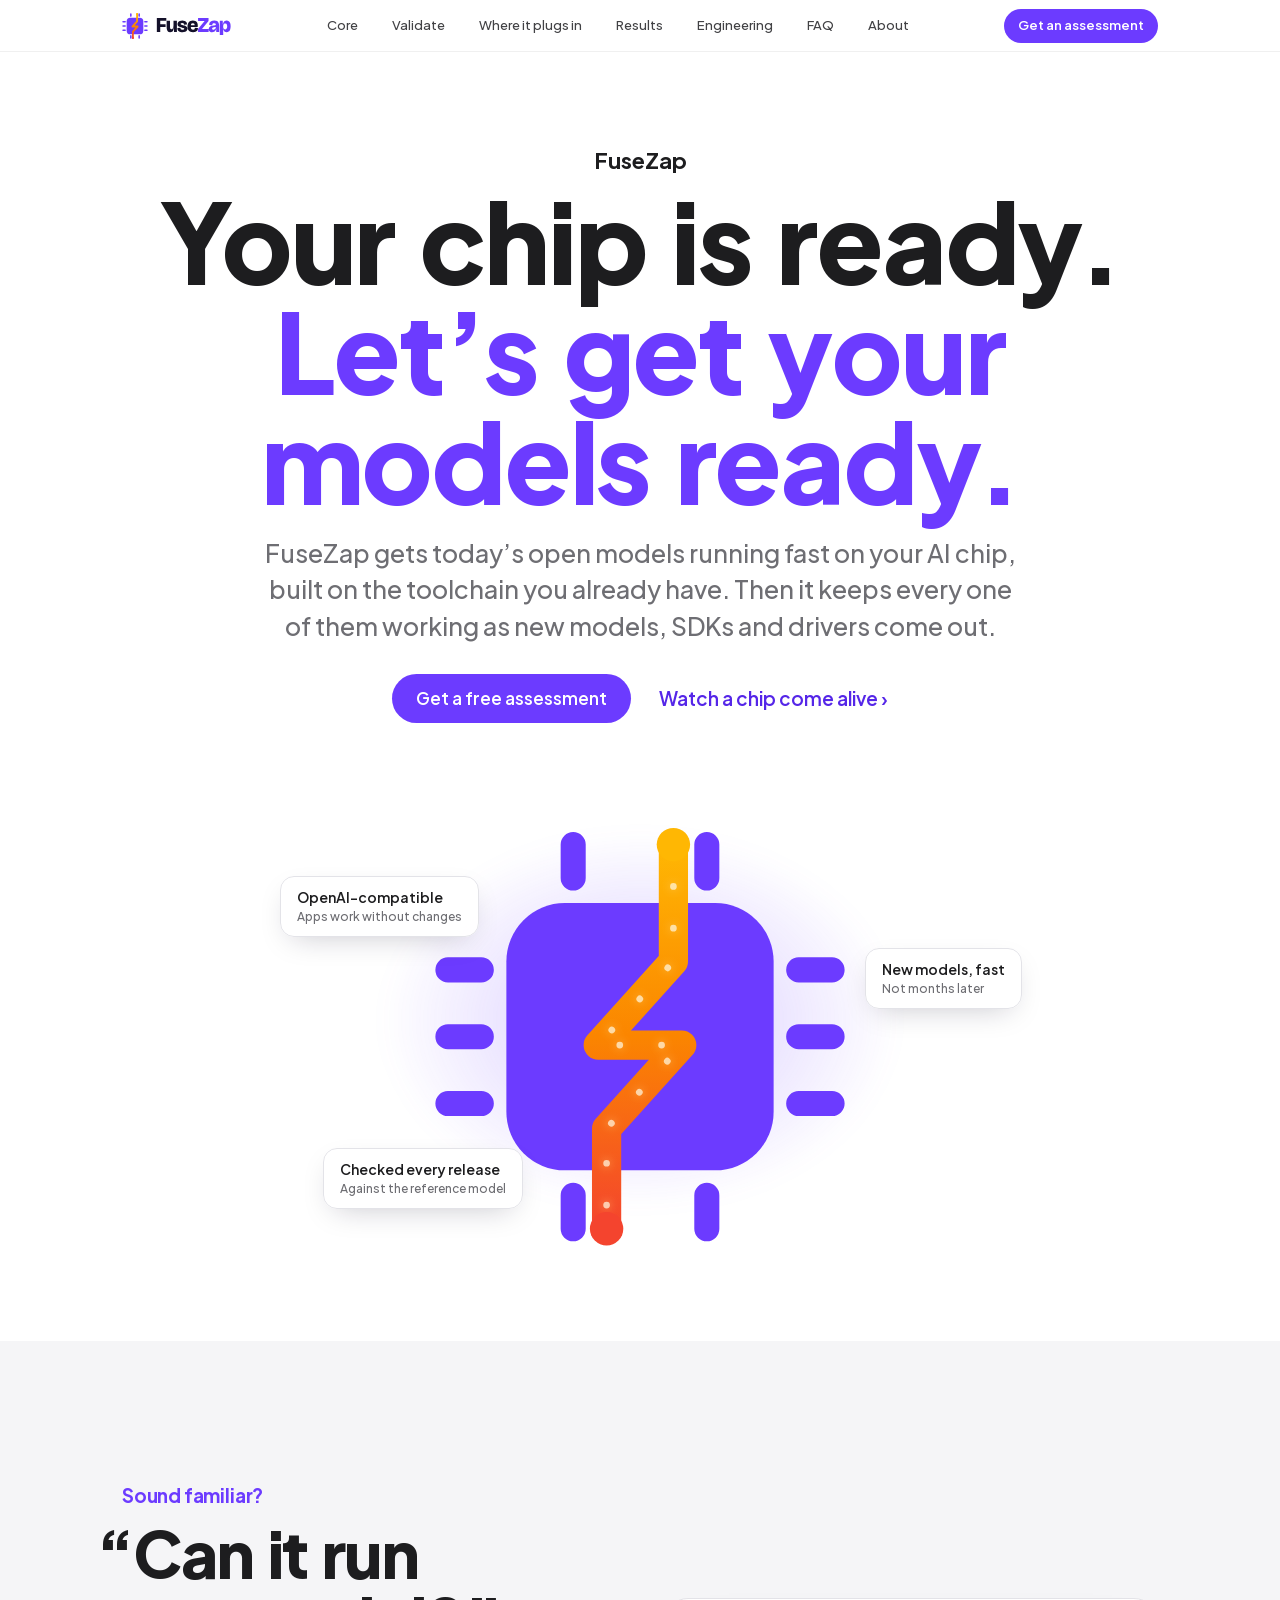
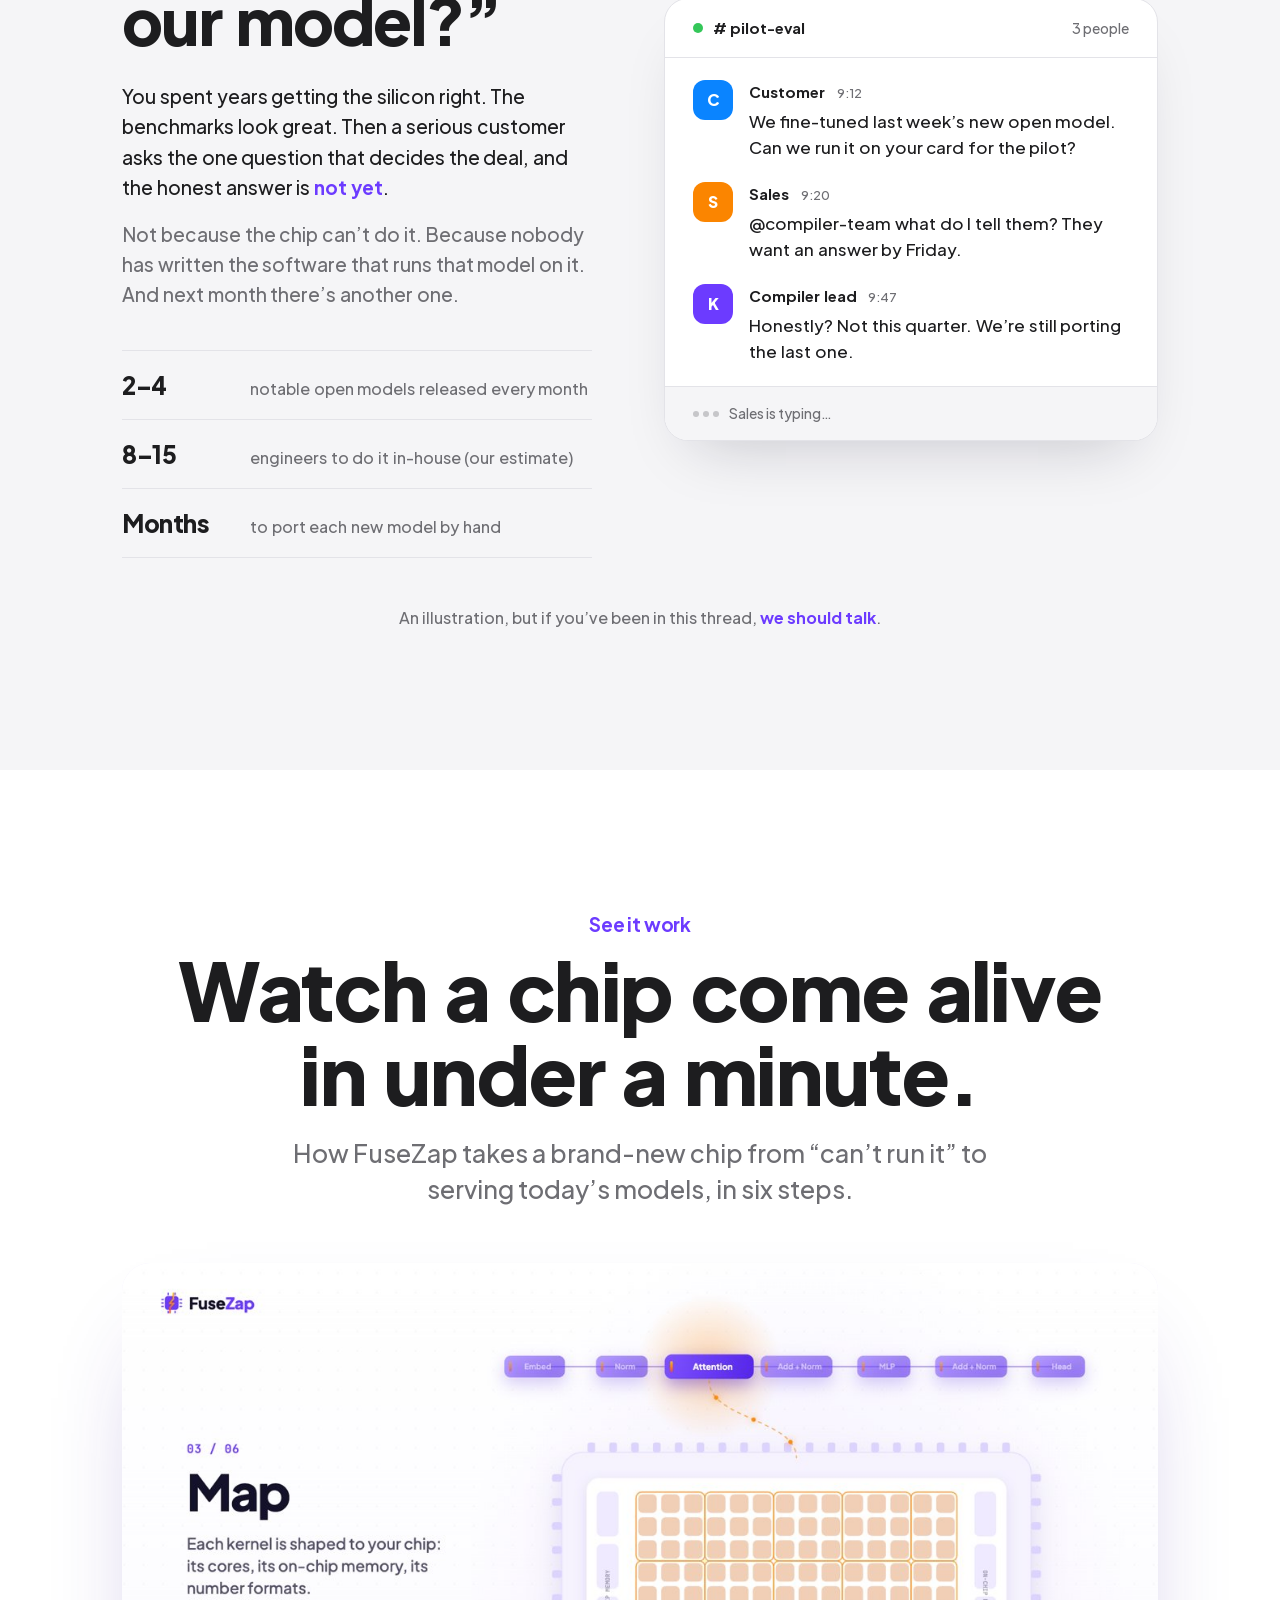
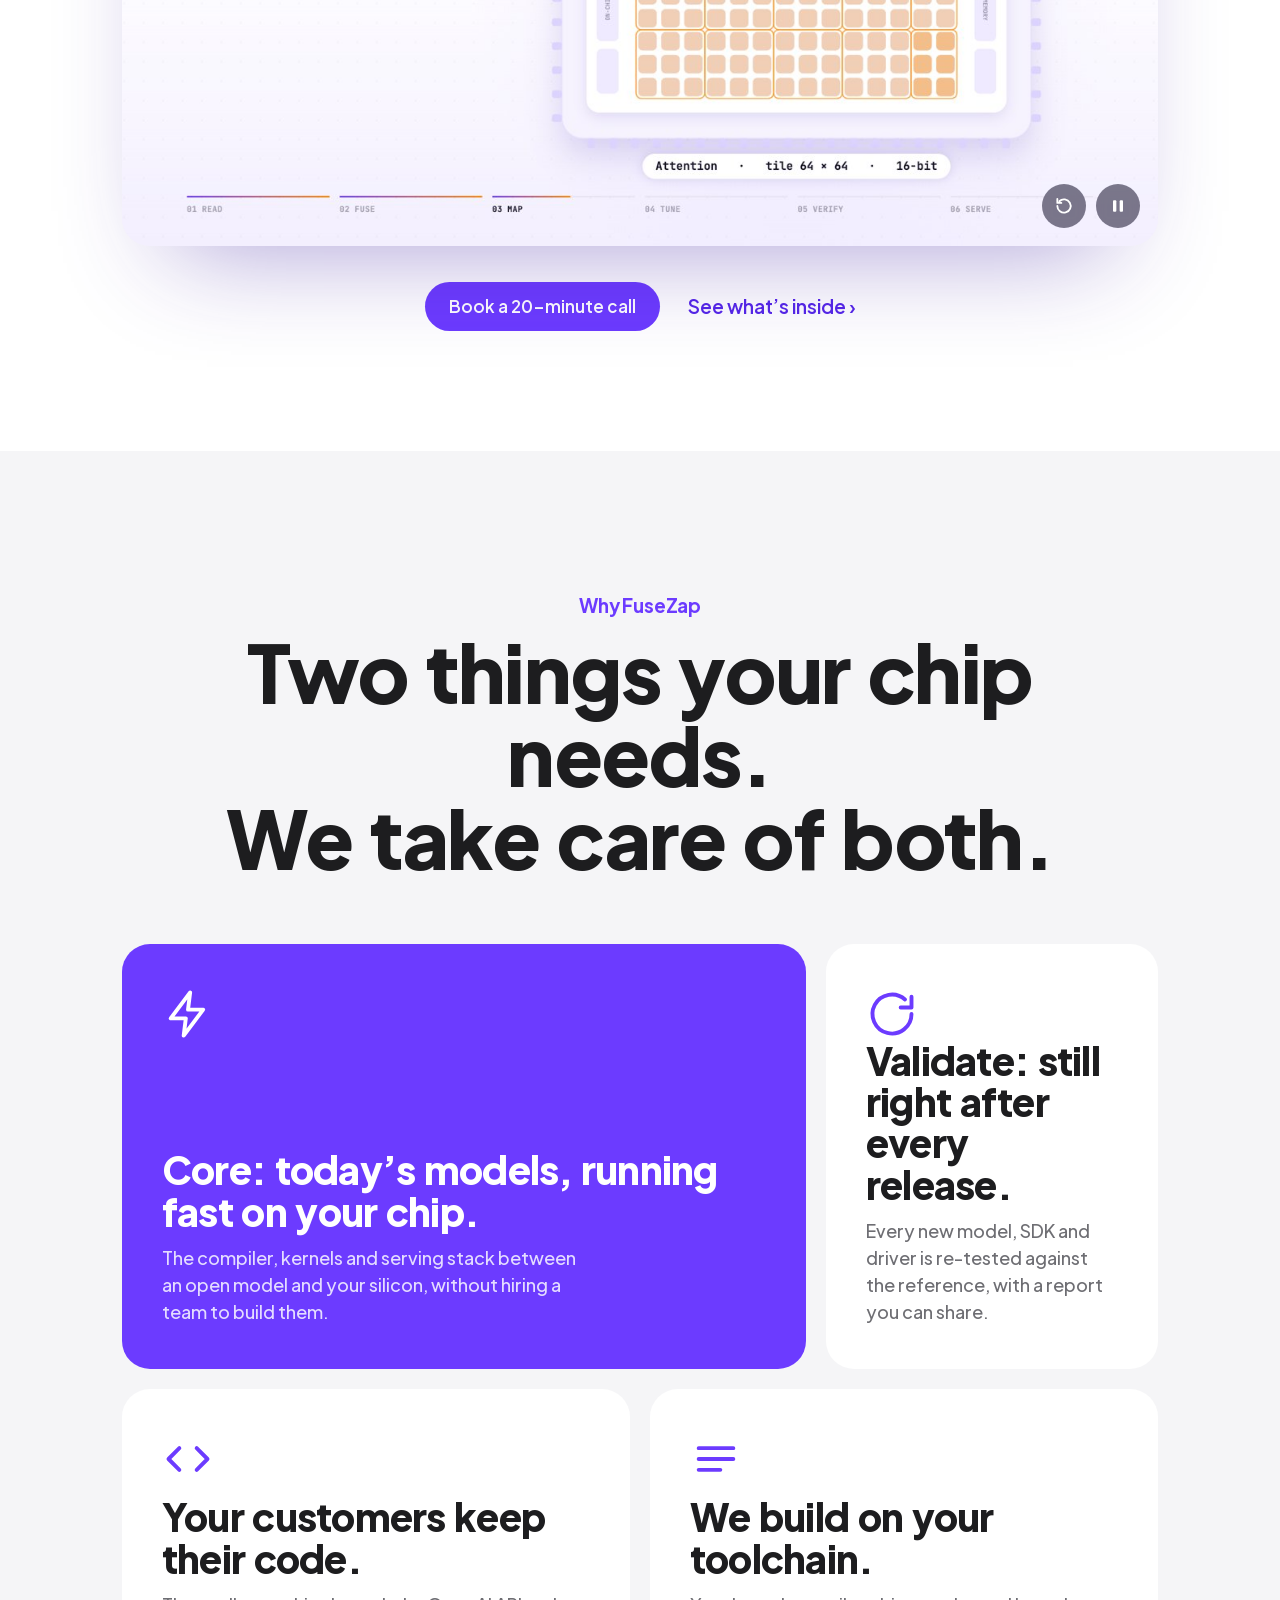
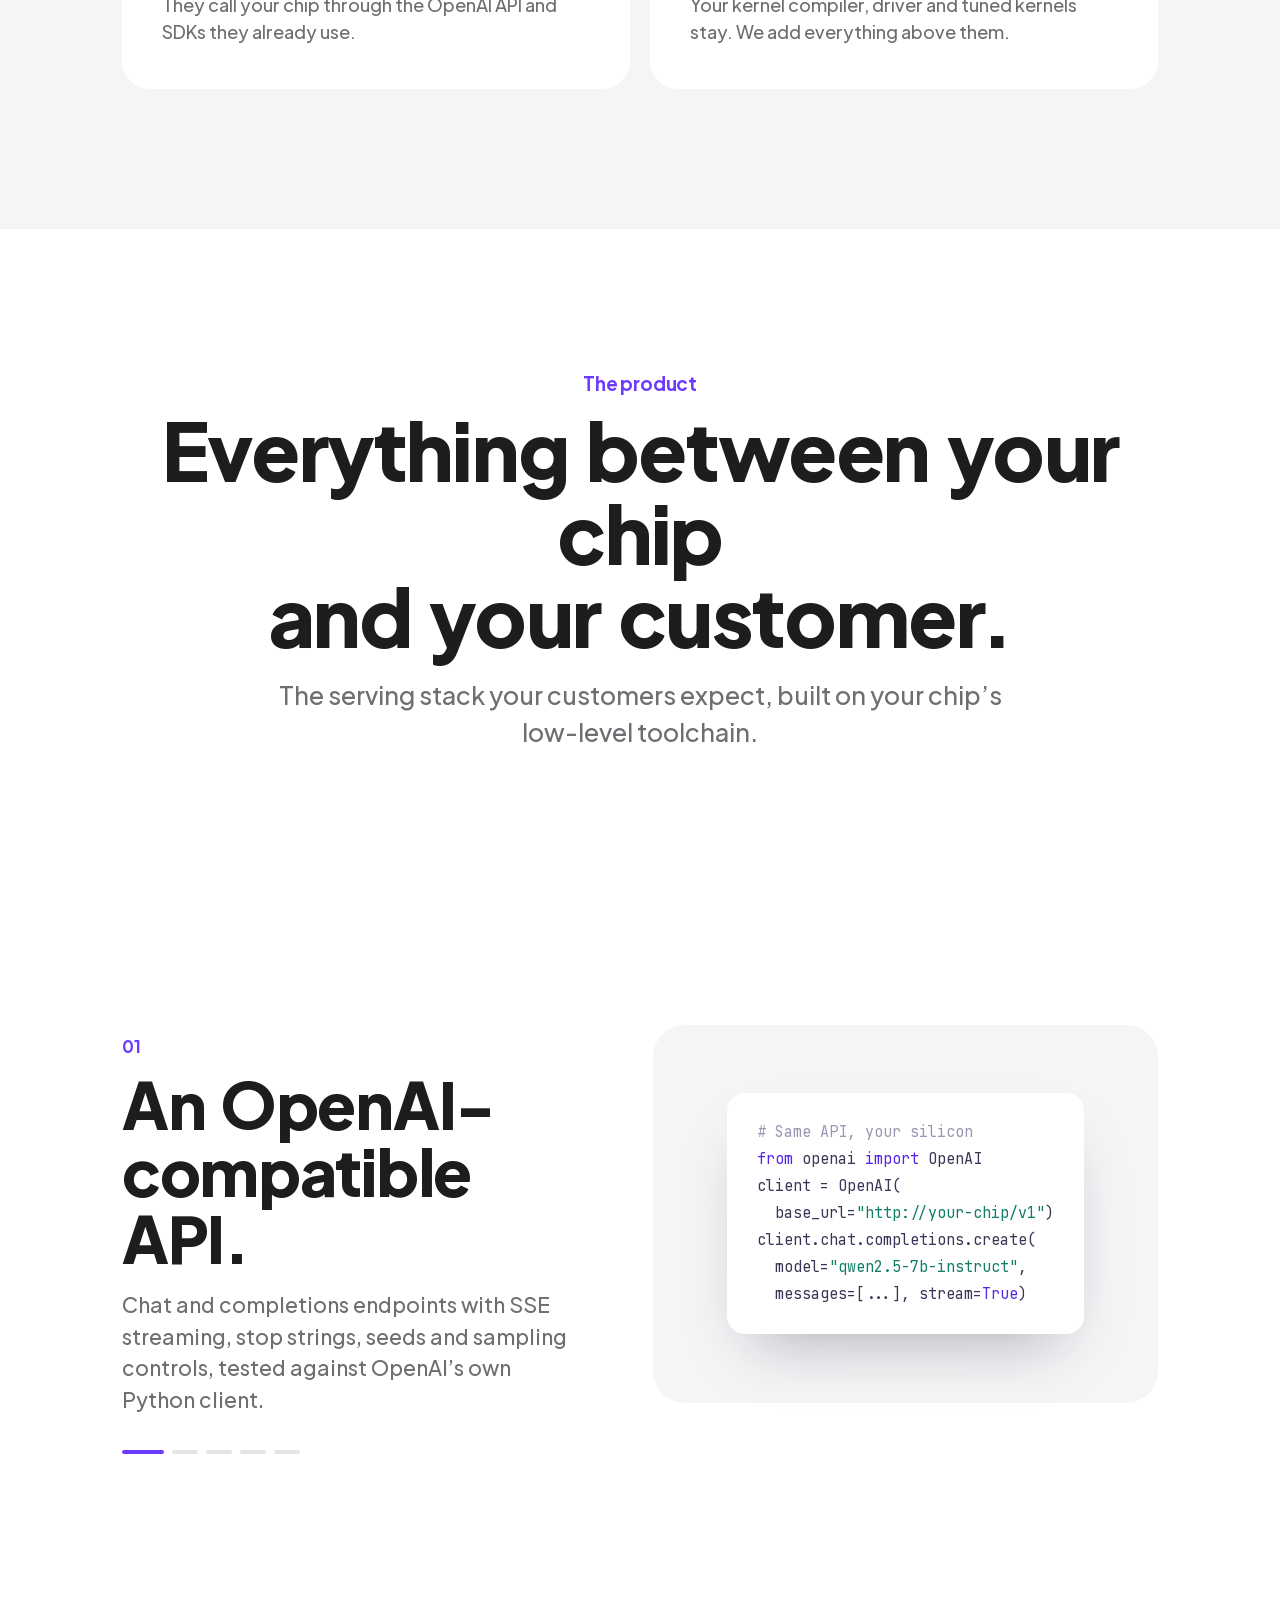
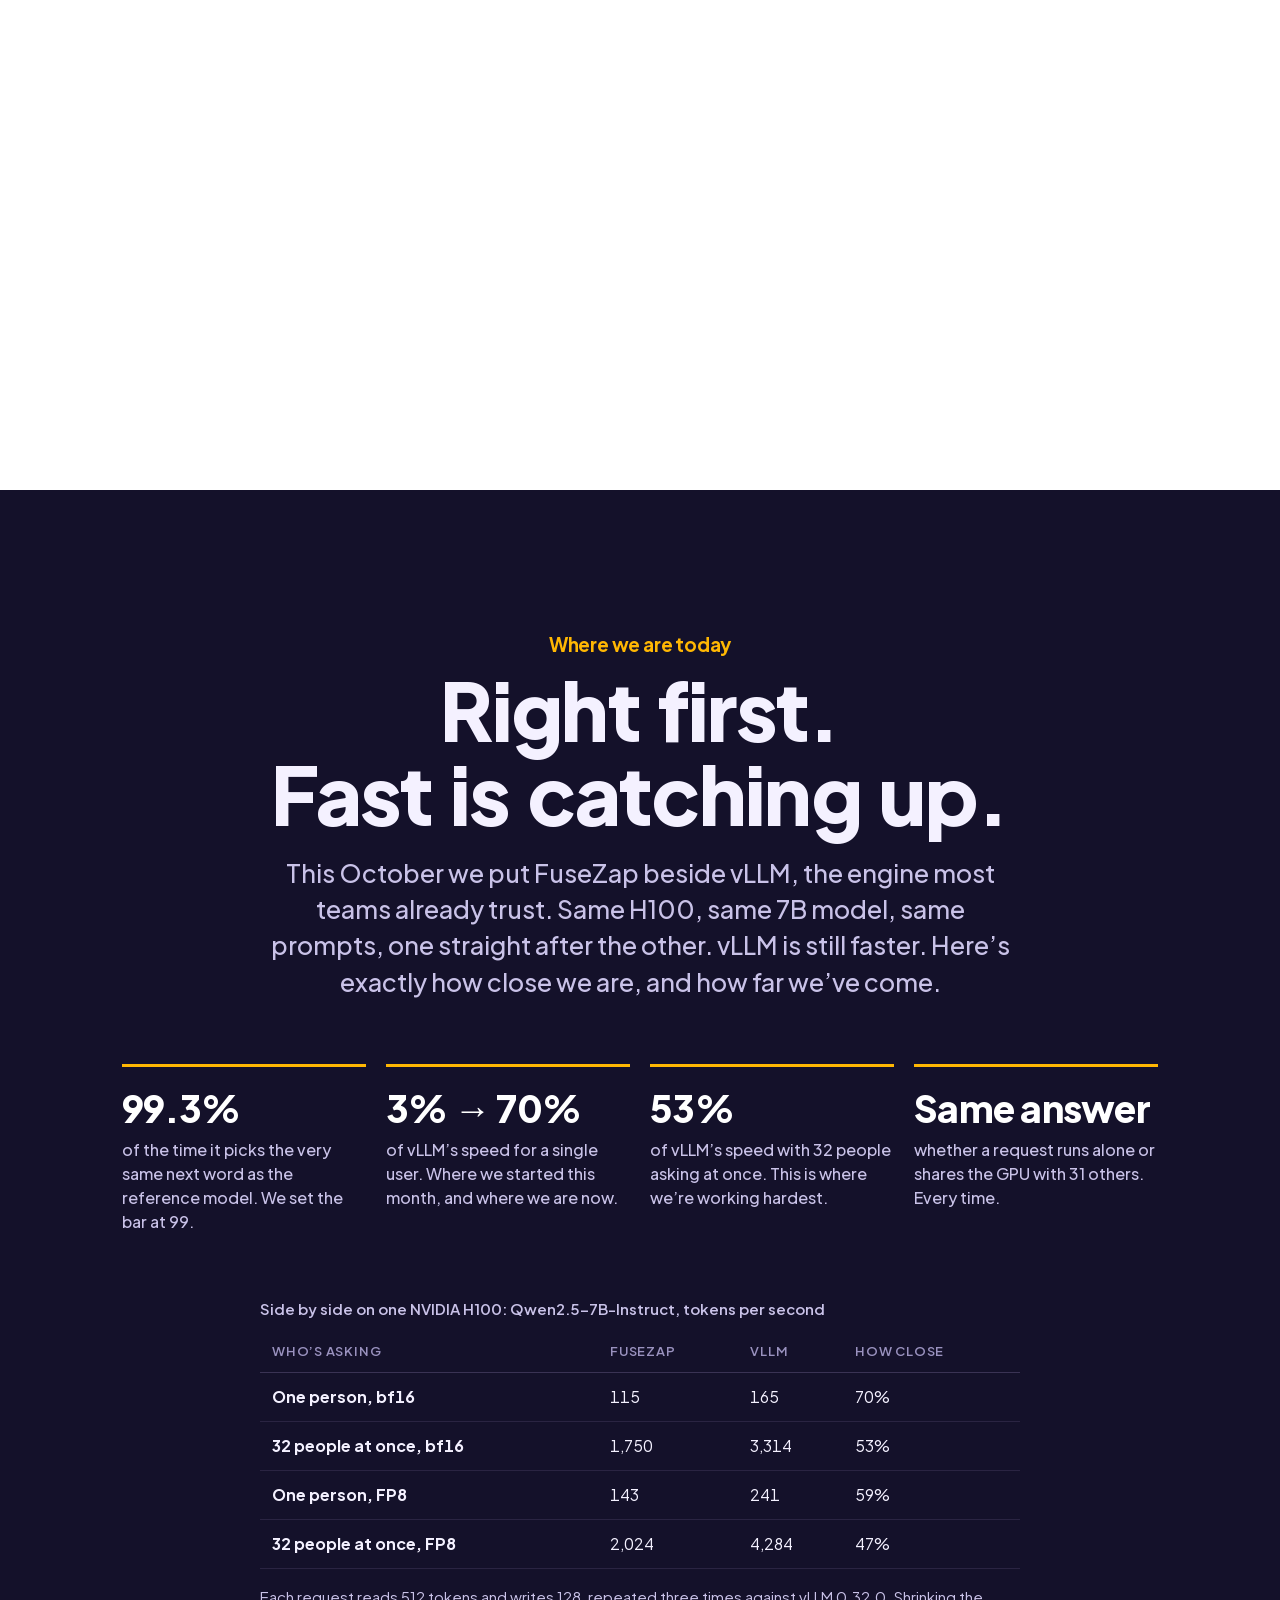
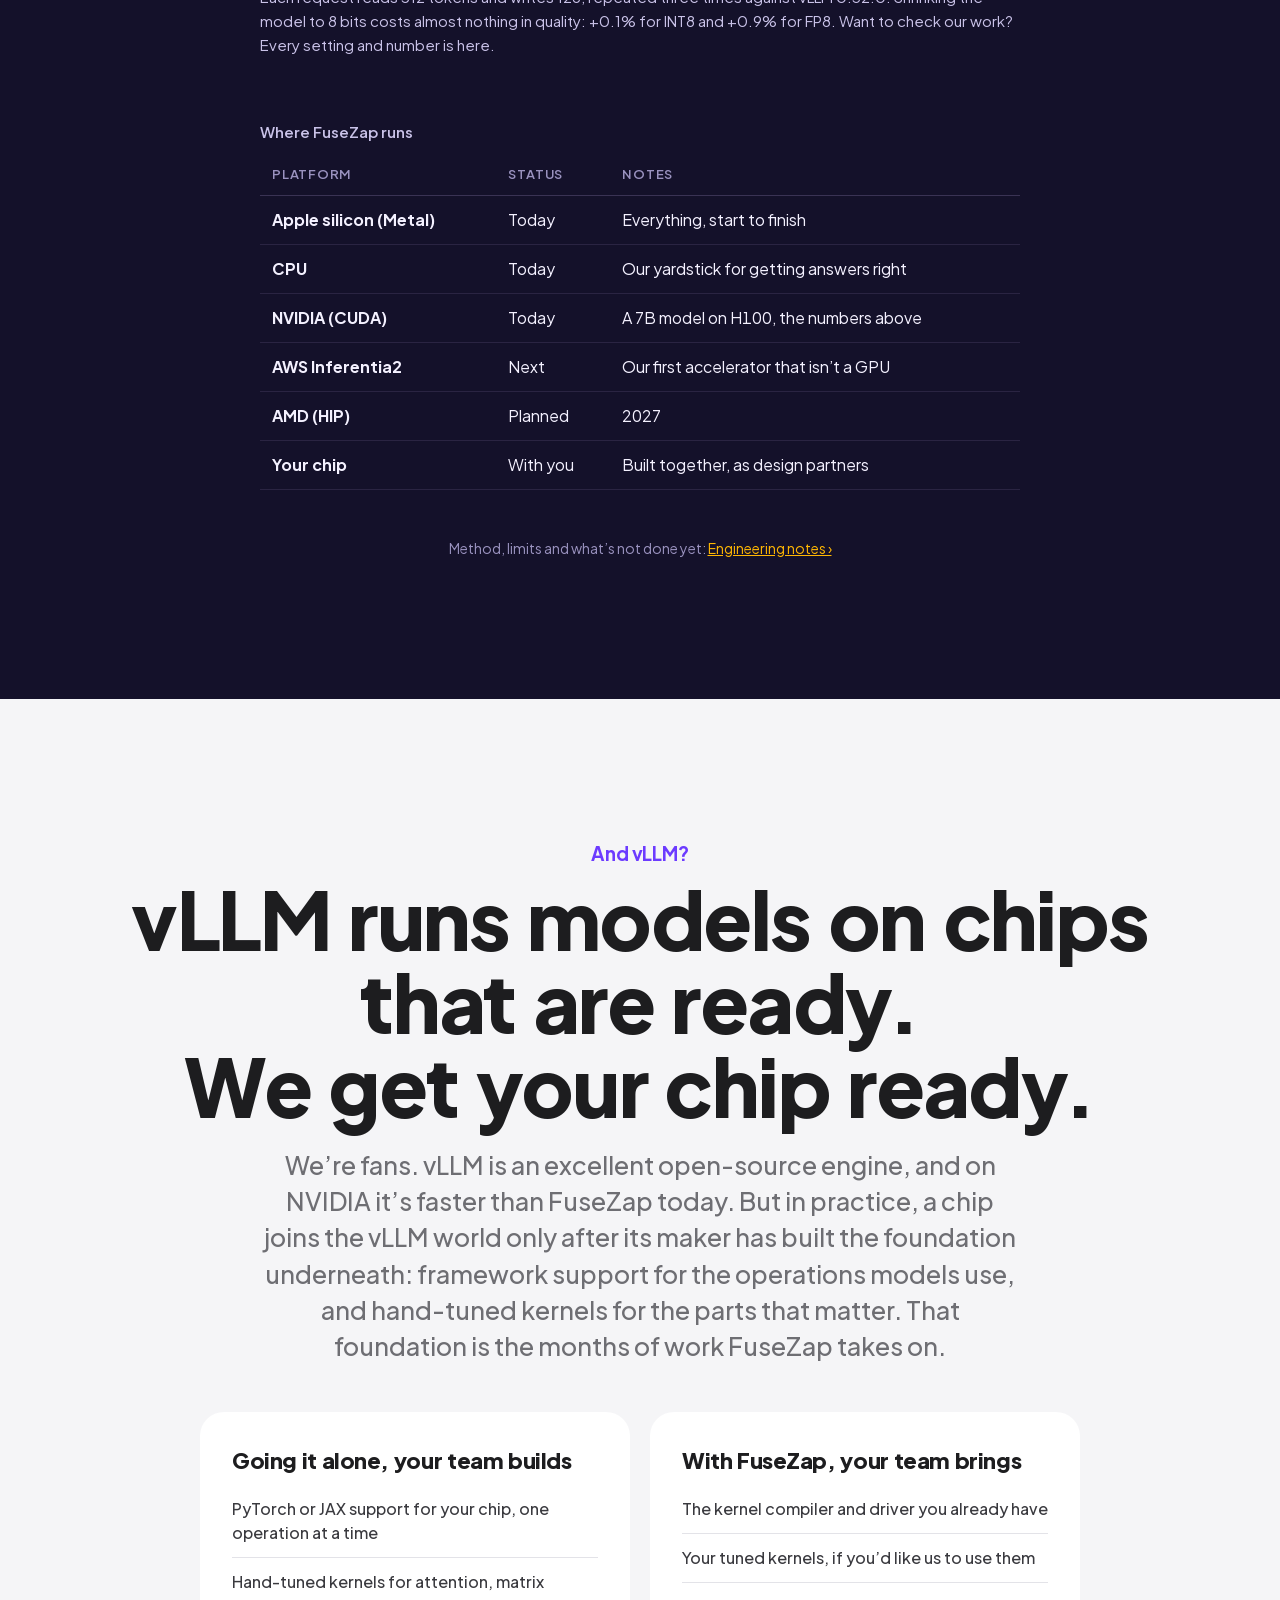
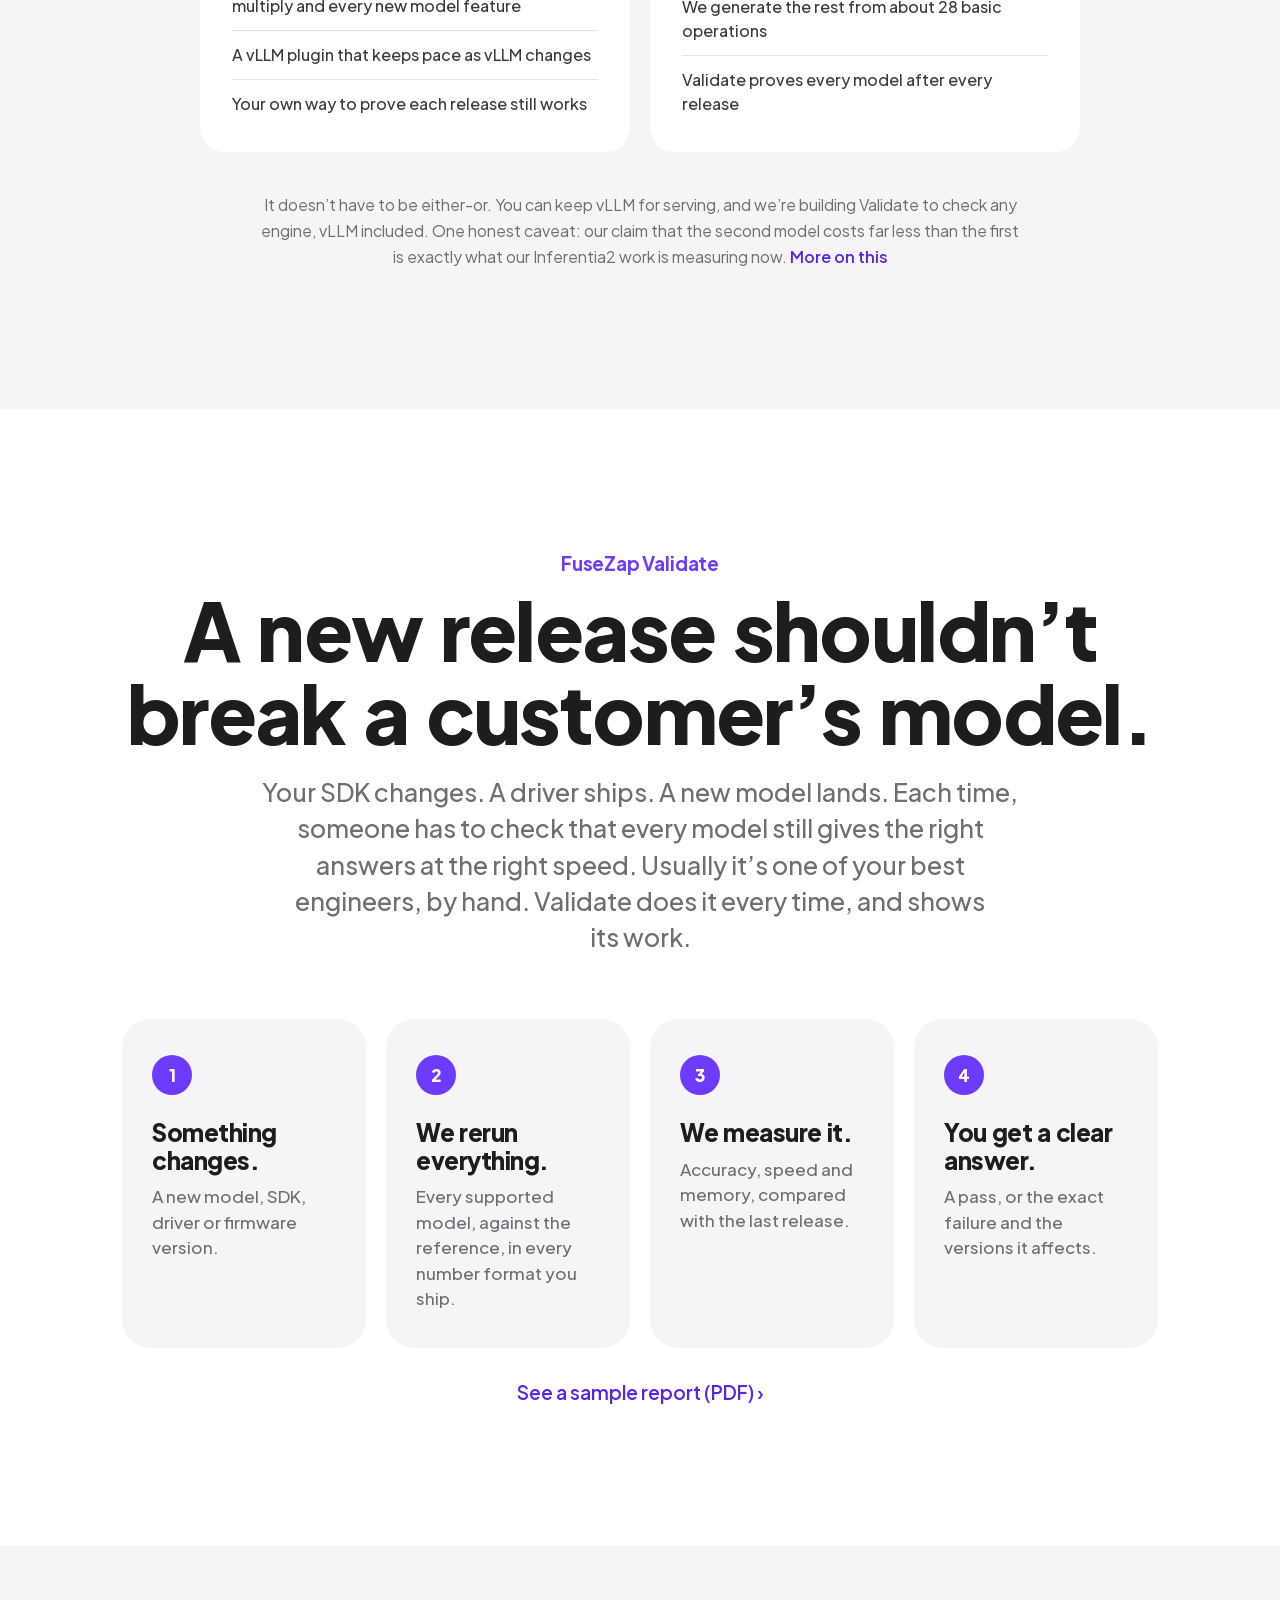
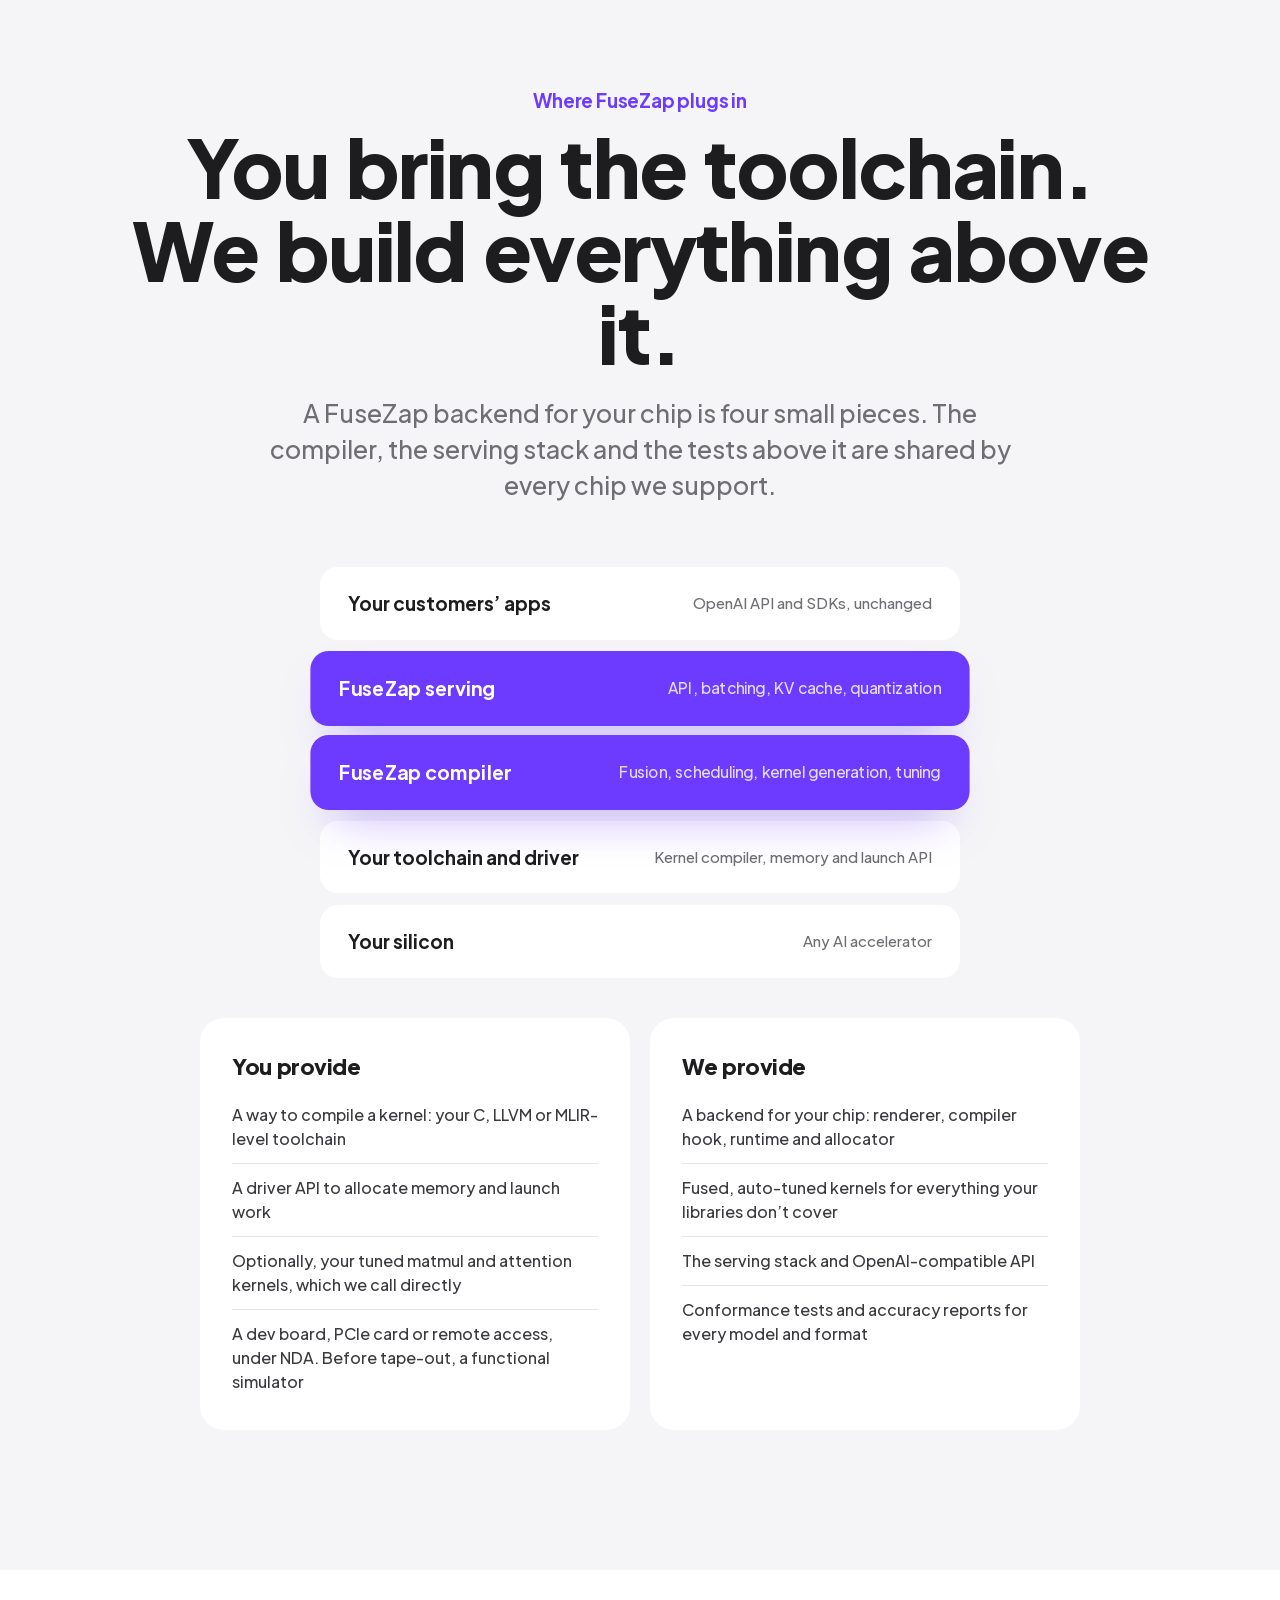
==== commit 805e6be8: "Draft: 'And vLLM?' section, sharper vLLM FAQ and engineering answer, trademark note" ====
--- a/index.html
+++ b/index.html
@@ -17,7 +17,7 @@
 <link rel="icon" href="/favicon.ico" sizes="any">
 <link rel="apple-touch-icon" href="/apple-touch-icon.png">
 <link rel="preload" href="fonts/plus-jakarta-sans-latin.woff2" as="font" type="font/woff2" crossorigin>
-<link rel="stylesheet" href="styles.css?v=202610192100">
+<link rel="stylesheet" href="styles.css?v=202610201300">
 </head>
 <body>
 
@@ -227,6 +227,27 @@
   </div>
 </section>
 
+<section class="alt" id="vllm">
+  <div class="wrap center">
+    <p class="kicker reveal">And vLLM?</p>
+    <h2 class="headline reveal d1">vLLM runs models on chips that are ready.<br>We get your chip ready.</h2>
+    <p class="sub reveal d2">We’re fans. vLLM is an excellent open-source engine, and on NVIDIA it’s faster than FuseZap today. But in practice, a chip joins the vLLM world only after its maker has built the foundation underneath: framework support for the operations models use, and hand-tuned kernels for the parts that matter. That foundation is the months of work FuseZap takes on.</p>
+    <div class="split">
+      <div class="reveal"><h3>Going it alone, your team builds</h3><ul>
+        <li>PyTorch or JAX support for your chip, one operation at a time</li>
+        <li>Hand-tuned kernels for attention, matrix multiply and every new model feature</li>
+        <li>A vLLM plugin that keeps pace as vLLM changes</li>
+        <li>Your own way to prove each release still works</li></ul></div>
+      <div class="reveal d1"><h3>With FuseZap, your team brings</h3><ul>
+        <li>The kernel compiler and driver you already have</li>
+        <li>Your tuned kernels, if you’d like us to use them</li>
+        <li>We generate the rest from about 28 basic operations</li>
+        <li>Validate proves every model after every release</li></ul></div>
+    </div>
+    <p class="vnote reveal">It doesn’t have to be either-or. You can keep vLLM for serving, and we’re building Validate to check any engine, vLLM included. One honest caveat: our claim that the second model costs far less than the first is exactly what our Inferentia2 work is measuring now. <a href="faq.html#vllm">More on this</a></p>
+  </div>
+</section>
+
 <section id="validate">
   <div class="wrap">
     <div class="center">
@@ -293,7 +314,7 @@
       <h2 class="headline reveal d1">What chip software teams<br>ask us first.</h2>
     </div>
     <div class="faq reveal d2">
-      <details><summary>Why not just write a vLLM plugin?</summary><p>You can, and some teams do. A plugin gives you vLLM’s scheduler and API, but your engineers still write and tune kernels for each model’s operations, and keep up as vLLM changes every few weeks. FuseZap generates and tunes kernels for your chip from about 28 primitive operations, so a new model should need little or no new kernel work. We’re measuring exactly that on a real accelerator now, and we’ll publish the number.</p></details>
+      <details><summary>vLLM says it runs any model on any hardware. Why FuseZap?</summary><p>vLLM is excellent, and on NVIDIA it’s faster than us today. But in practice a chip only joins vLLM after its maker builds PyTorch or JAX support and hand-tuned kernels. That’s the months of work FuseZap takes on: you bring a kernel compiler and a driver, we generate the rest, and Validate proves every release. <a href="#vllm">More above</a>.</p></details>
       <details><summary>Do you replace our compiler or runtime?</summary><p>Partly, so here’s exactly which part. We use your low-level toolchain and driver to compile and launch kernels, and we call any tuned kernels you already have. We replace the graph-level layers above them: fusion, scheduling, kernel generation and serving. Everything that touches your silicon directly stays yours.</p></details>
       <details><summary>How long does it take to get a model running?</summary><p>It depends on how mature your toolchain is. Our goal is weeks, not quarters, for a first model. After a first call, we’ll give you an honest estimate.</p></details>
       <details><summary>Who owns the code for our chip?</summary><p>You do. The code written for your chip is yours, and we can hand it over in full, with its tests, so your team can run it without us.</p></details>
@@ -328,7 +349,7 @@
 
 <footer>
   <div class="wrap">
-    <span>Copyright © 2026 Techyodl. All rights reserved. FuseZap is a Techyodl product.</span>
+    <span>Copyright © 2026 Techyodl. All rights reserved. FuseZap is a Techyodl product. vLLM, PyTorch, NVIDIA and other names are trademarks of their owners; FuseZap is not affiliated with or endorsed by them.</span>
     <div class="legal-links"><a href="privacy.html">Privacy</a><a href="terms.html">Terms</a><a href="mailto:tgpromod@techyodl.ai">Contact</a></div>
   </div>
 </footer>
--- a/styles.css
+++ b/styles.css
@@ -422,3 +422,7 @@
   .faq-more { padding: 18px 20px; border-radius: 16px; }
   .faq-ask { padding: 28px 24px; border-radius: 22px; }
 }
+
+#vllm .split { text-align: left; margin-top: 48px; }
+#vllm .vnote { max-width: 760px; margin: 40px auto 0; color: var(--grey); font-size: 16px; line-height: 1.6; }
+#vllm .vnote a { color: var(--violet-d); font-weight: 600; }
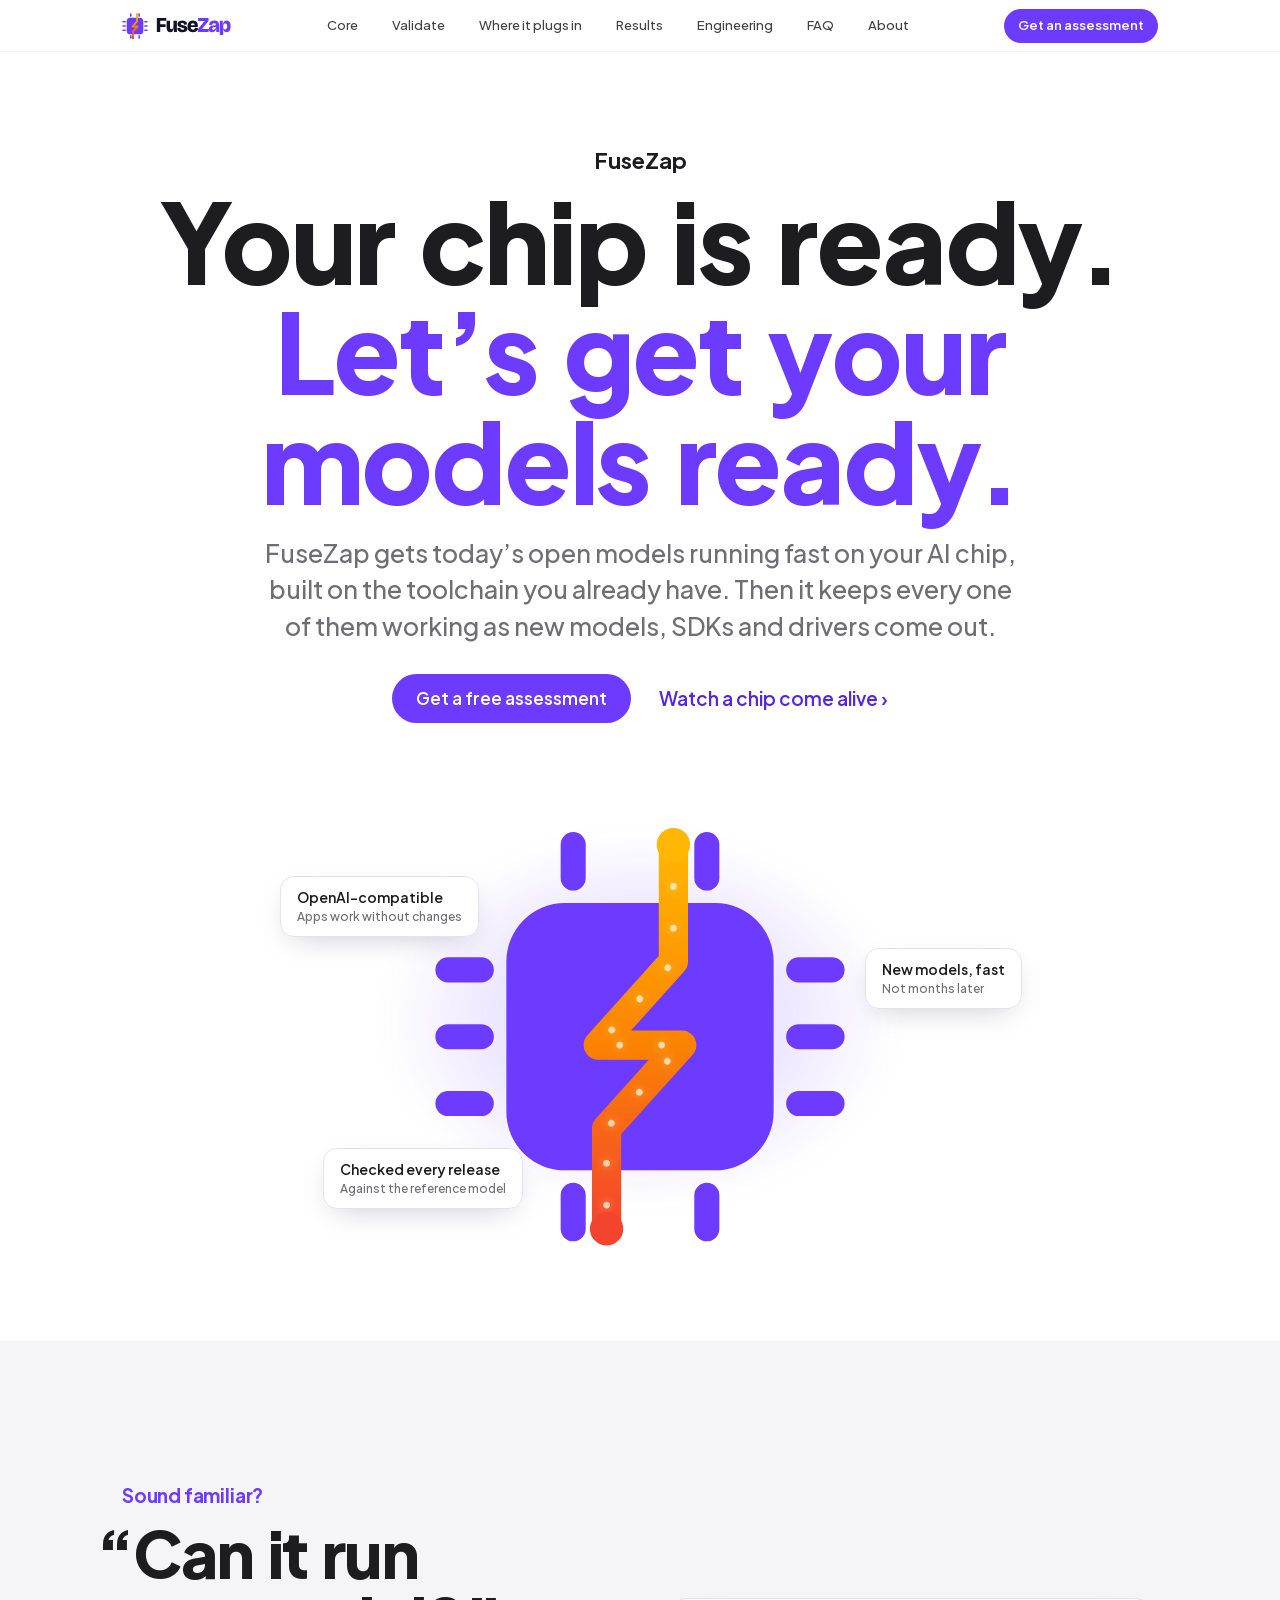
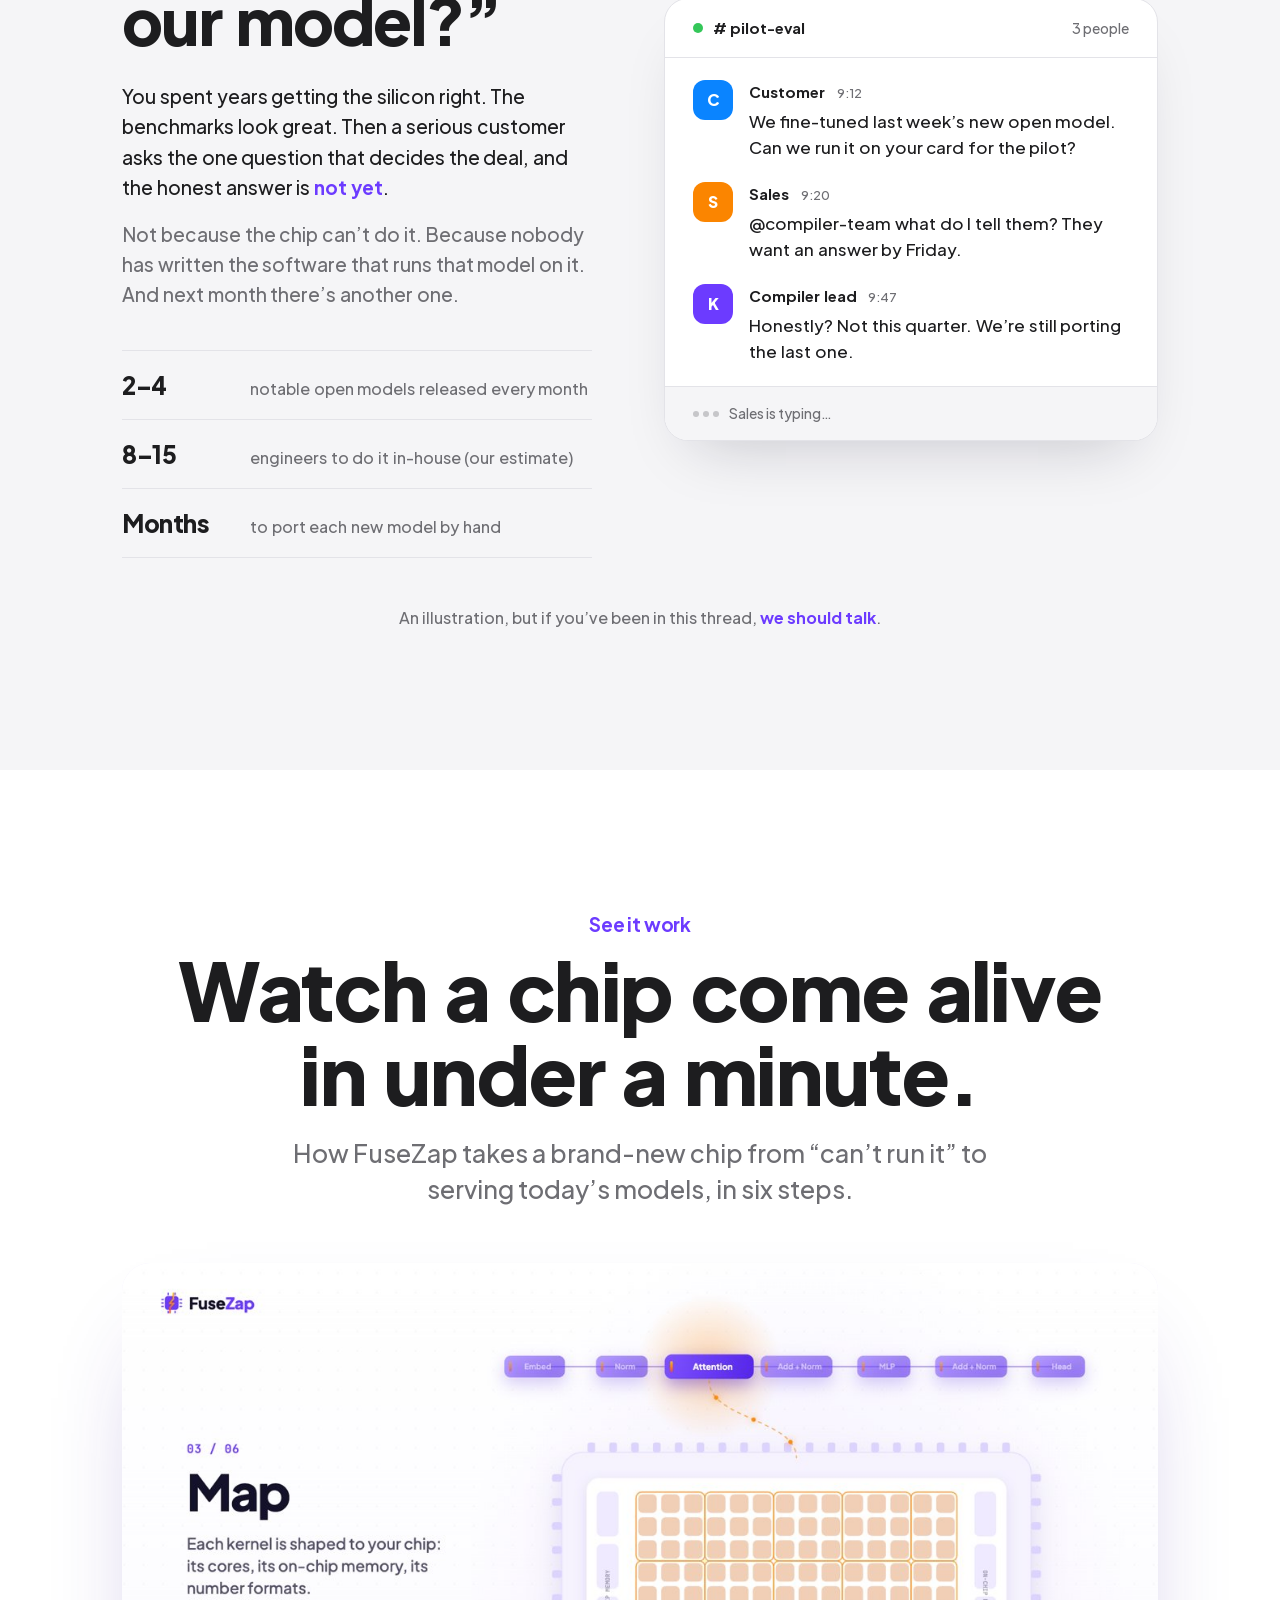
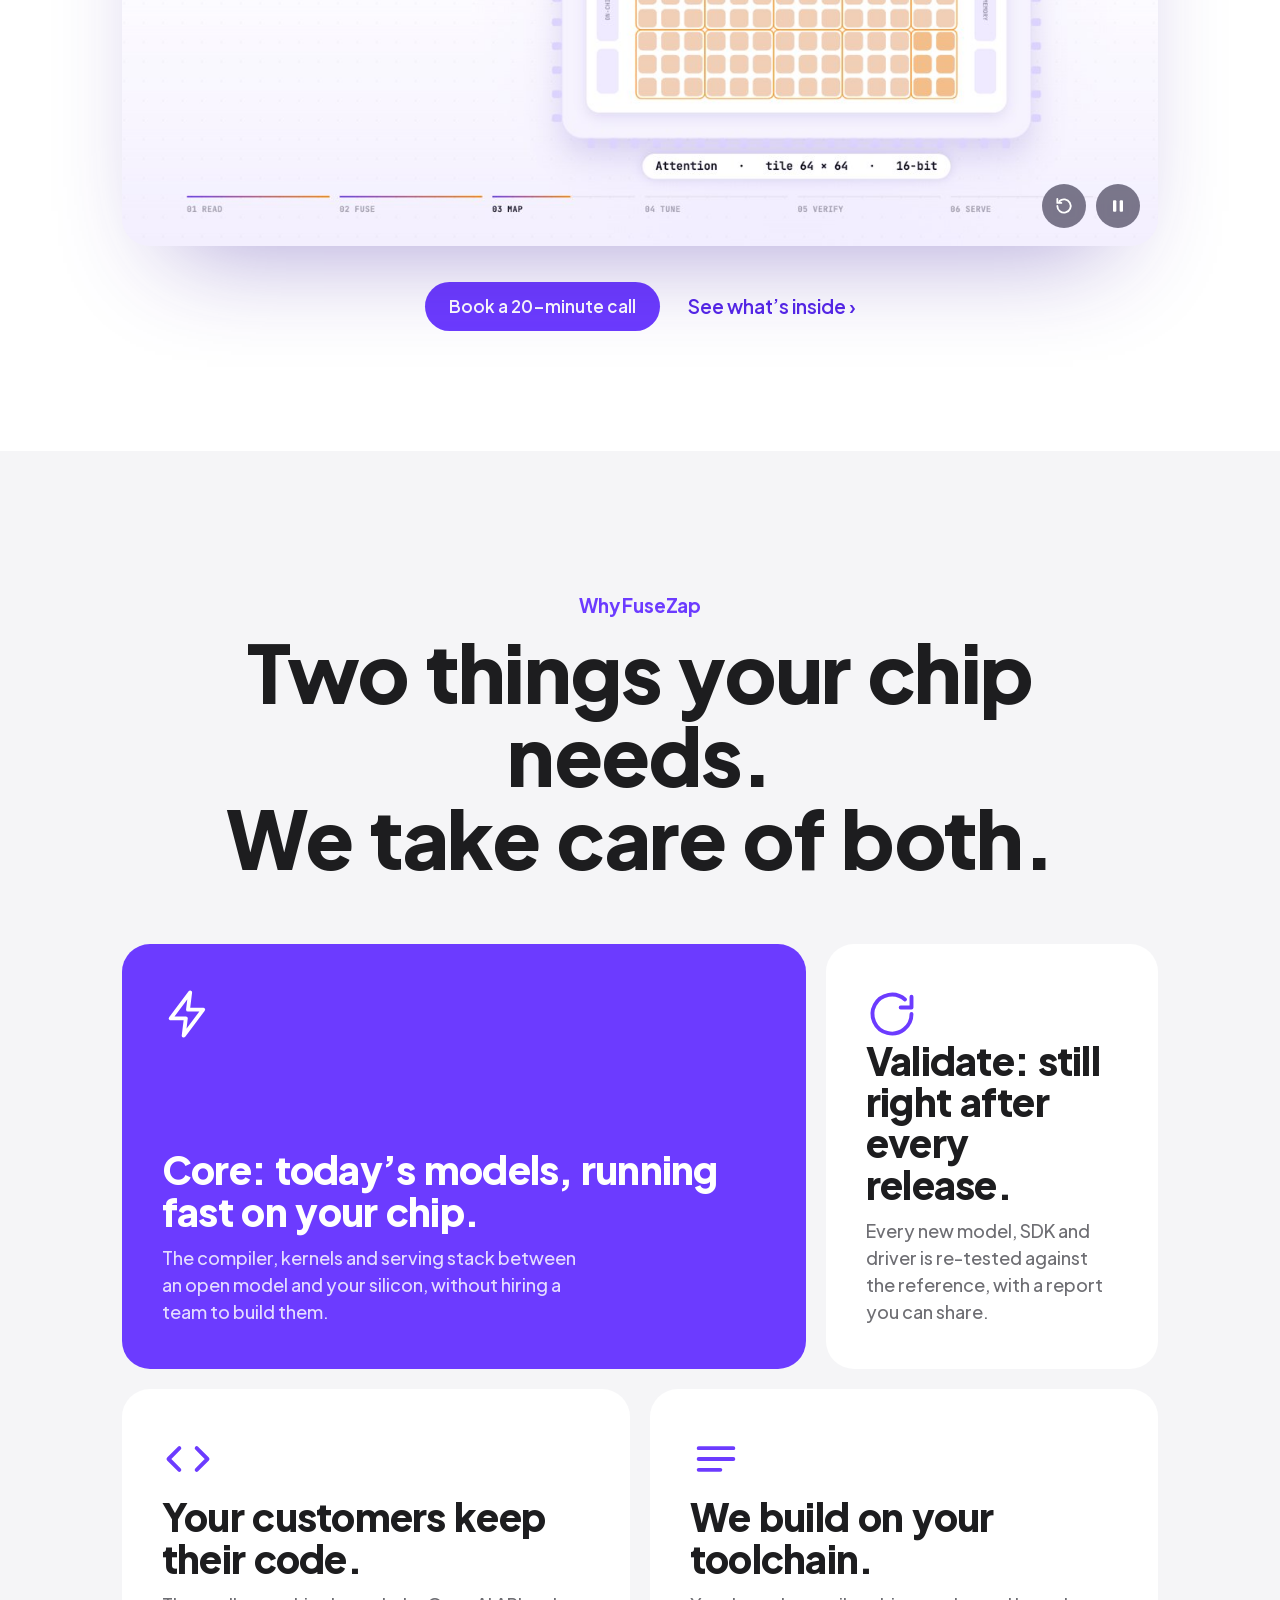
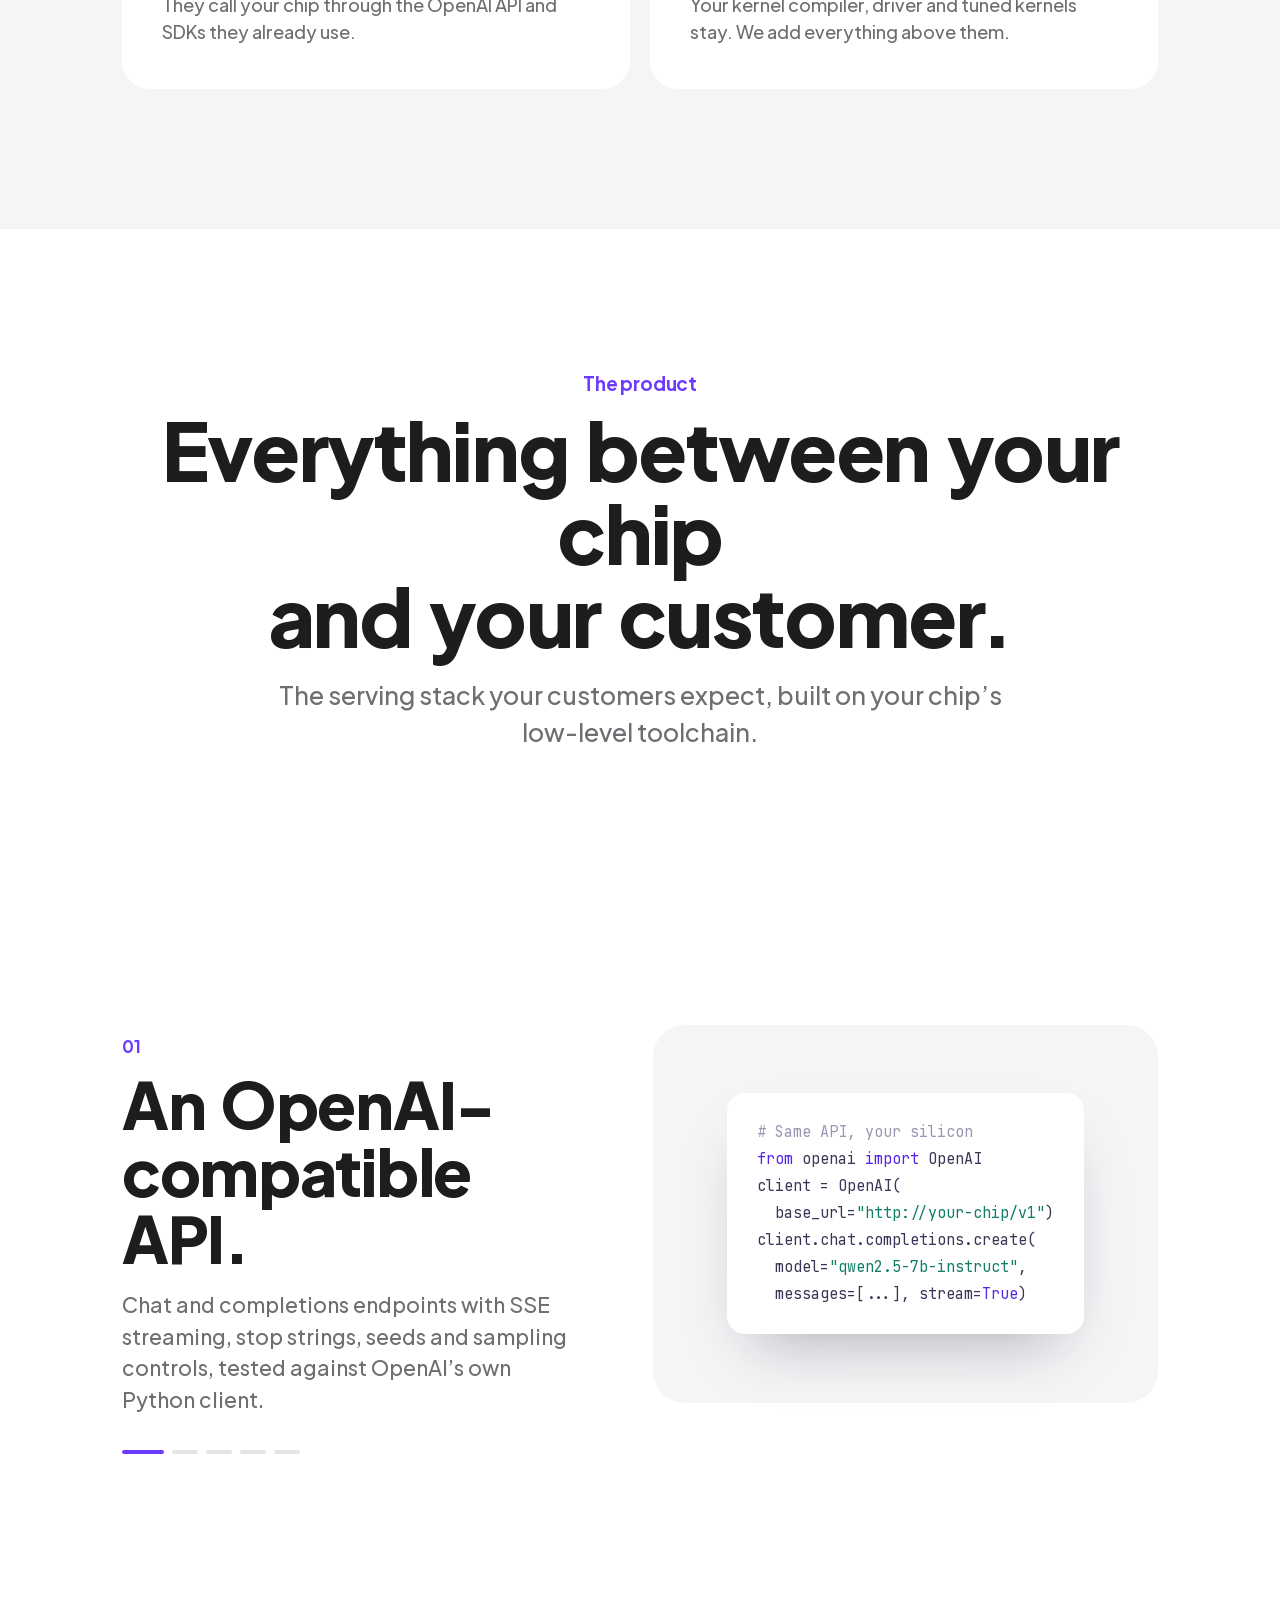
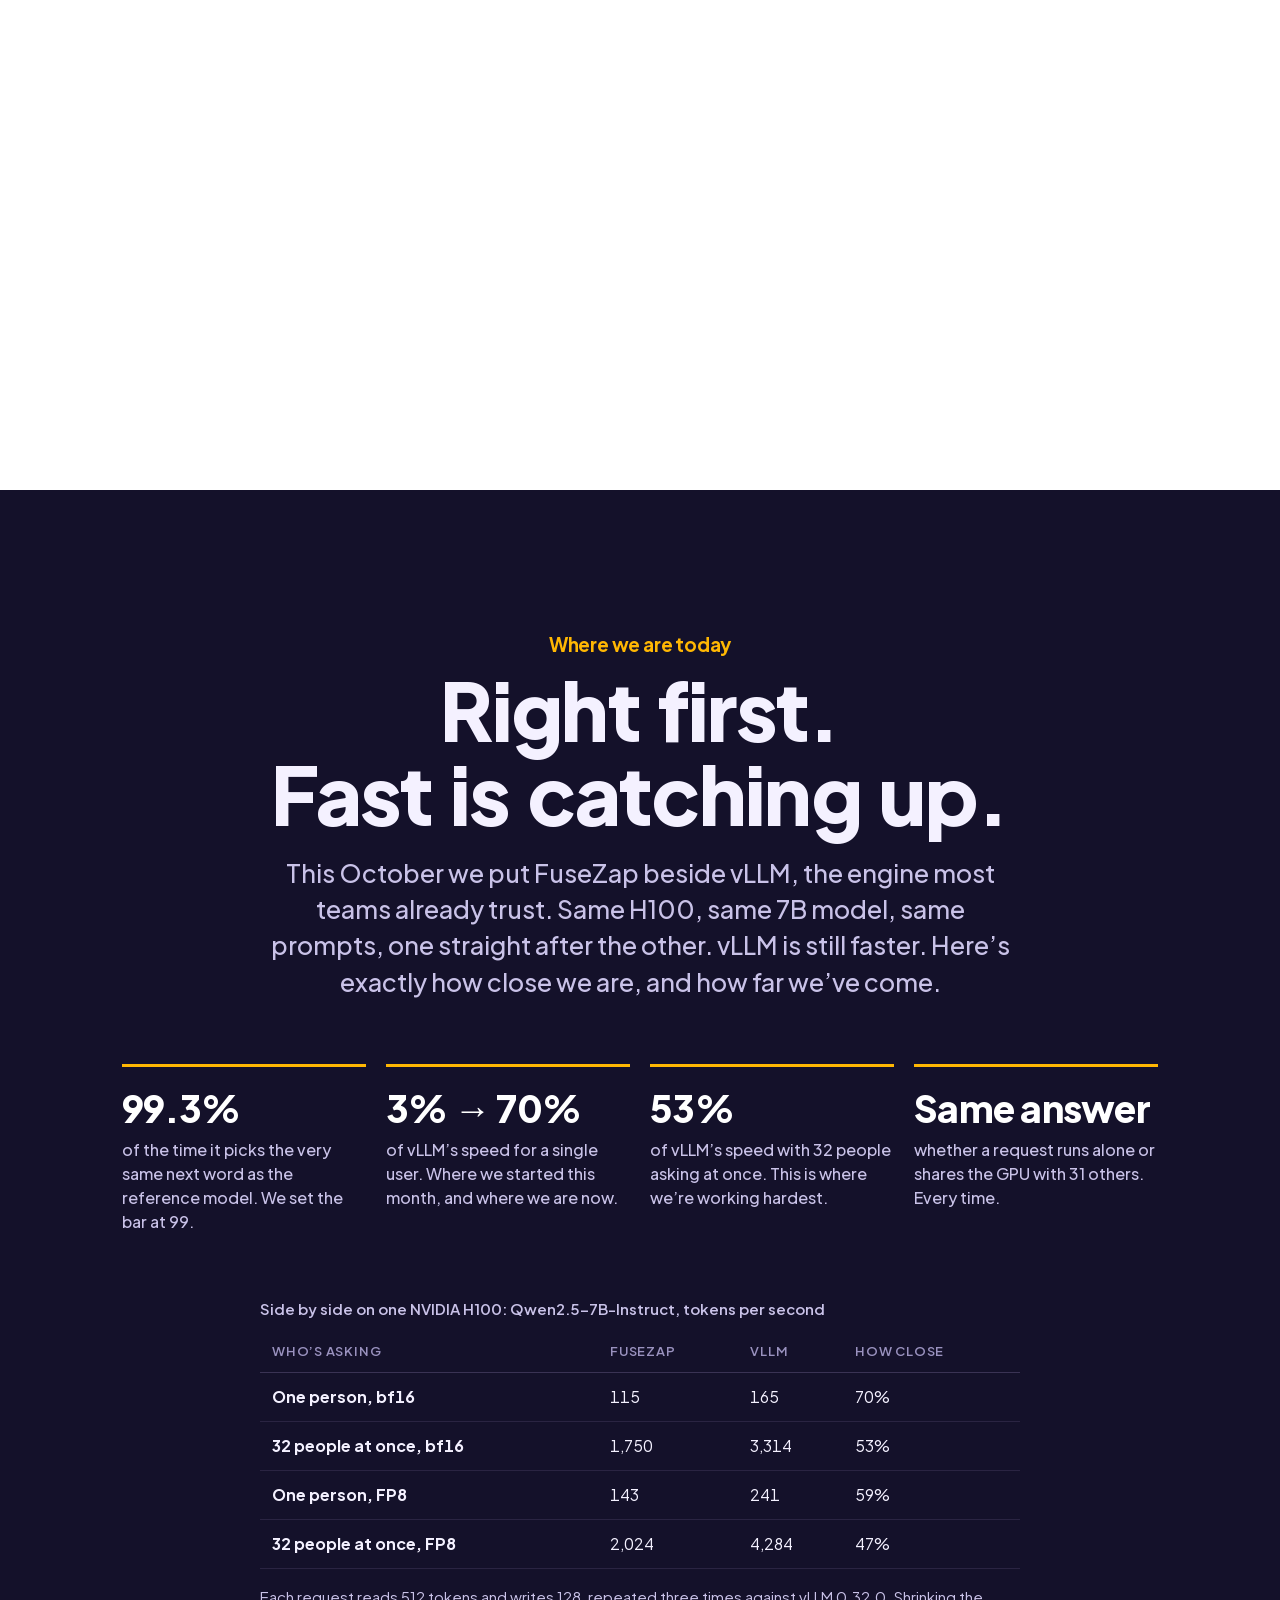
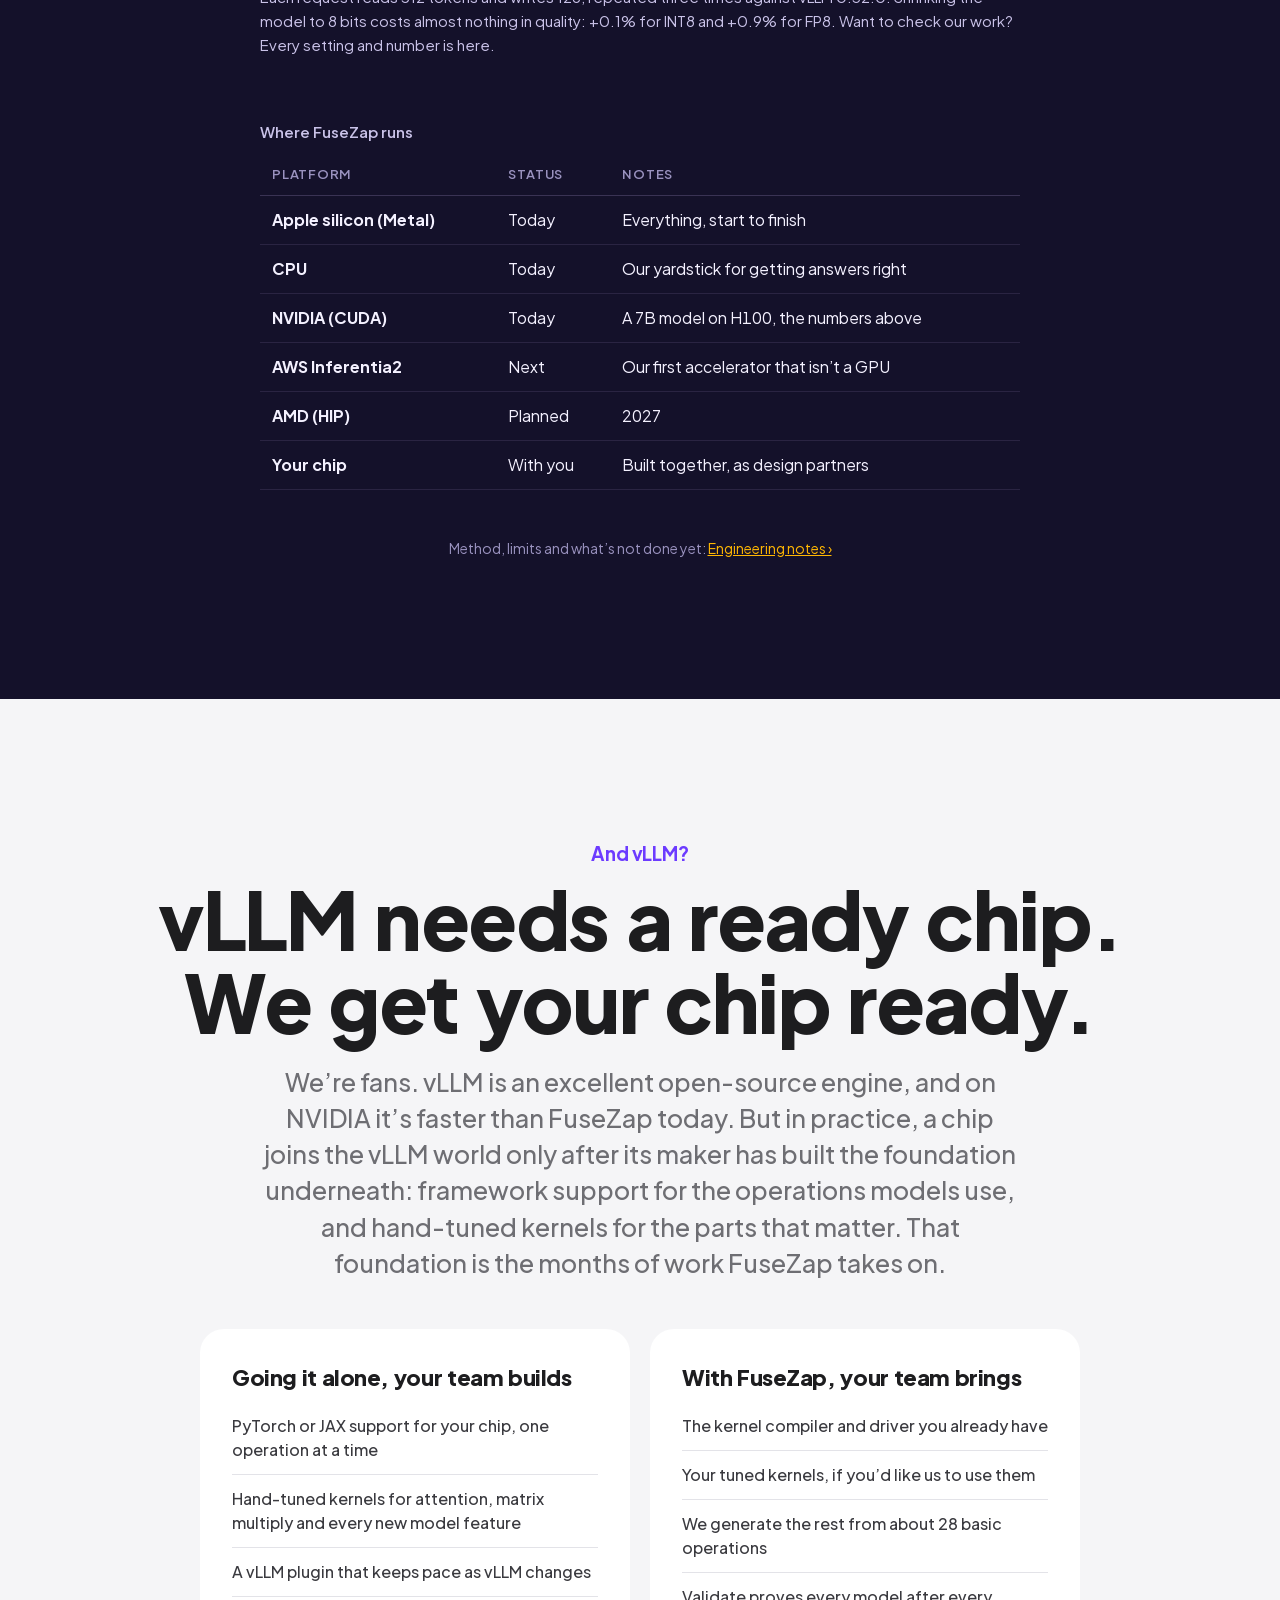
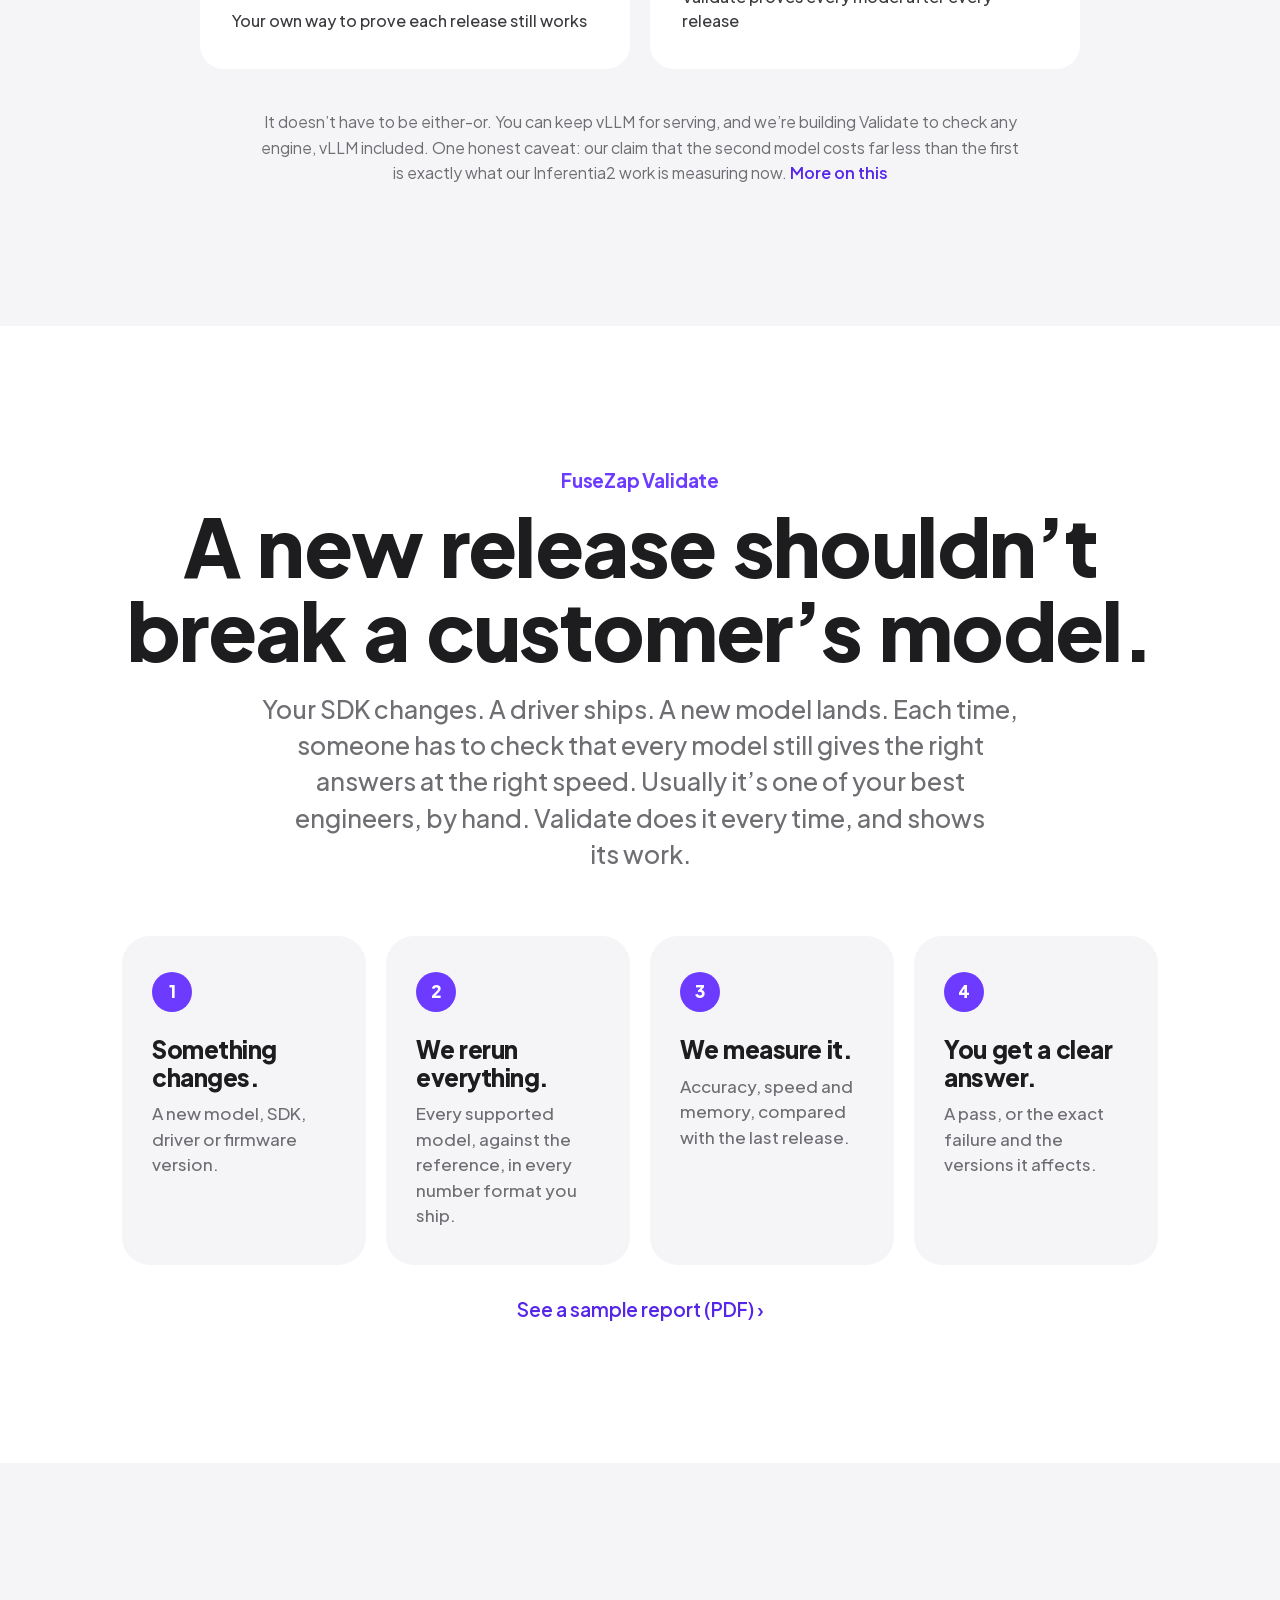
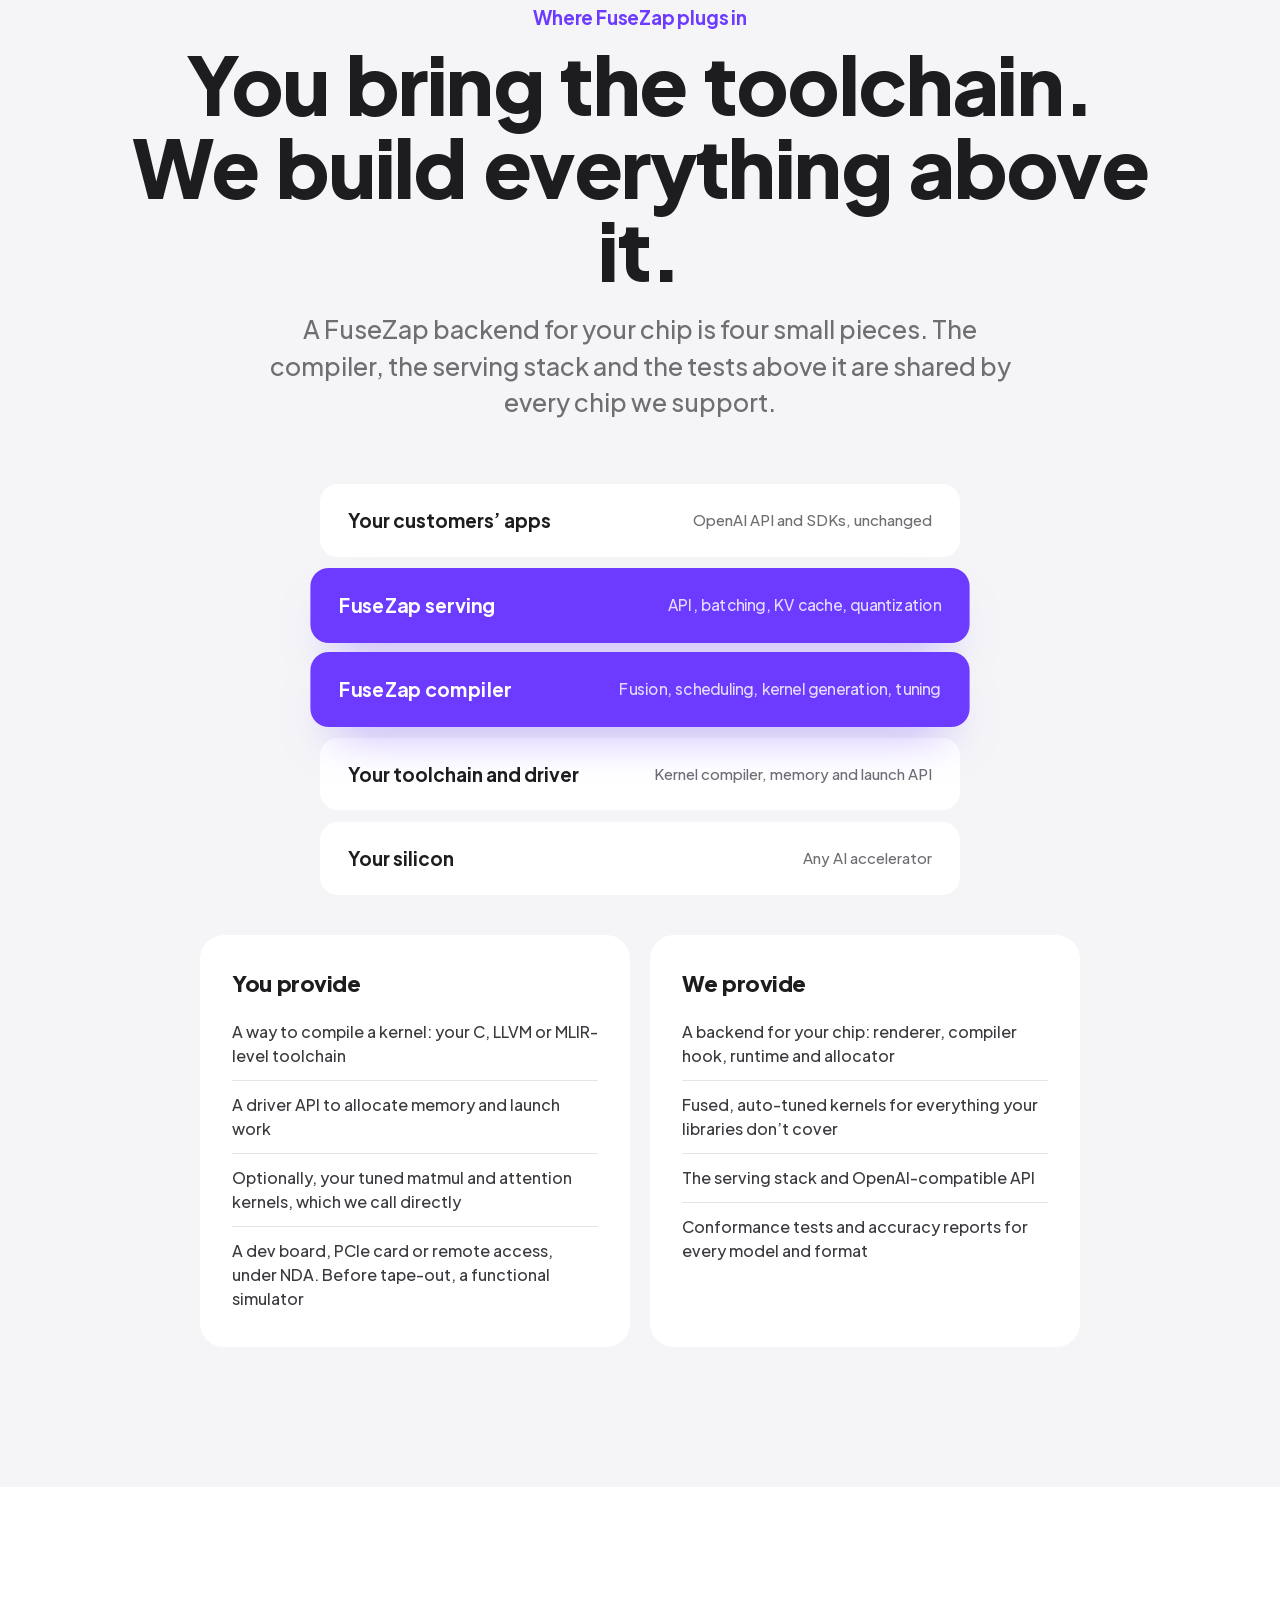
==== commit 71010e31: "Draft: shorter vLLM headline" ====
--- a/index.html
+++ b/index.html
@@ -230,7 +230,7 @@
 <section class="alt" id="vllm">
   <div class="wrap center">
     <p class="kicker reveal">And vLLM?</p>
-    <h2 class="headline reveal d1">vLLM runs models on chips that are ready.<br>We get your chip ready.</h2>
+    <h2 class="headline reveal d1">vLLM needs a ready chip.<br>We get your chip ready.</h2>
     <p class="sub reveal d2">We’re fans. vLLM is an excellent open-source engine, and on NVIDIA it’s faster than FuseZap today. But in practice, a chip joins the vLLM world only after its maker has built the foundation underneath: framework support for the operations models use, and hand-tuned kernels for the parts that matter. That foundation is the months of work FuseZap takes on.</p>
     <div class="split">
       <div class="reveal"><h3>Going it alone, your team builds</h3><ul>
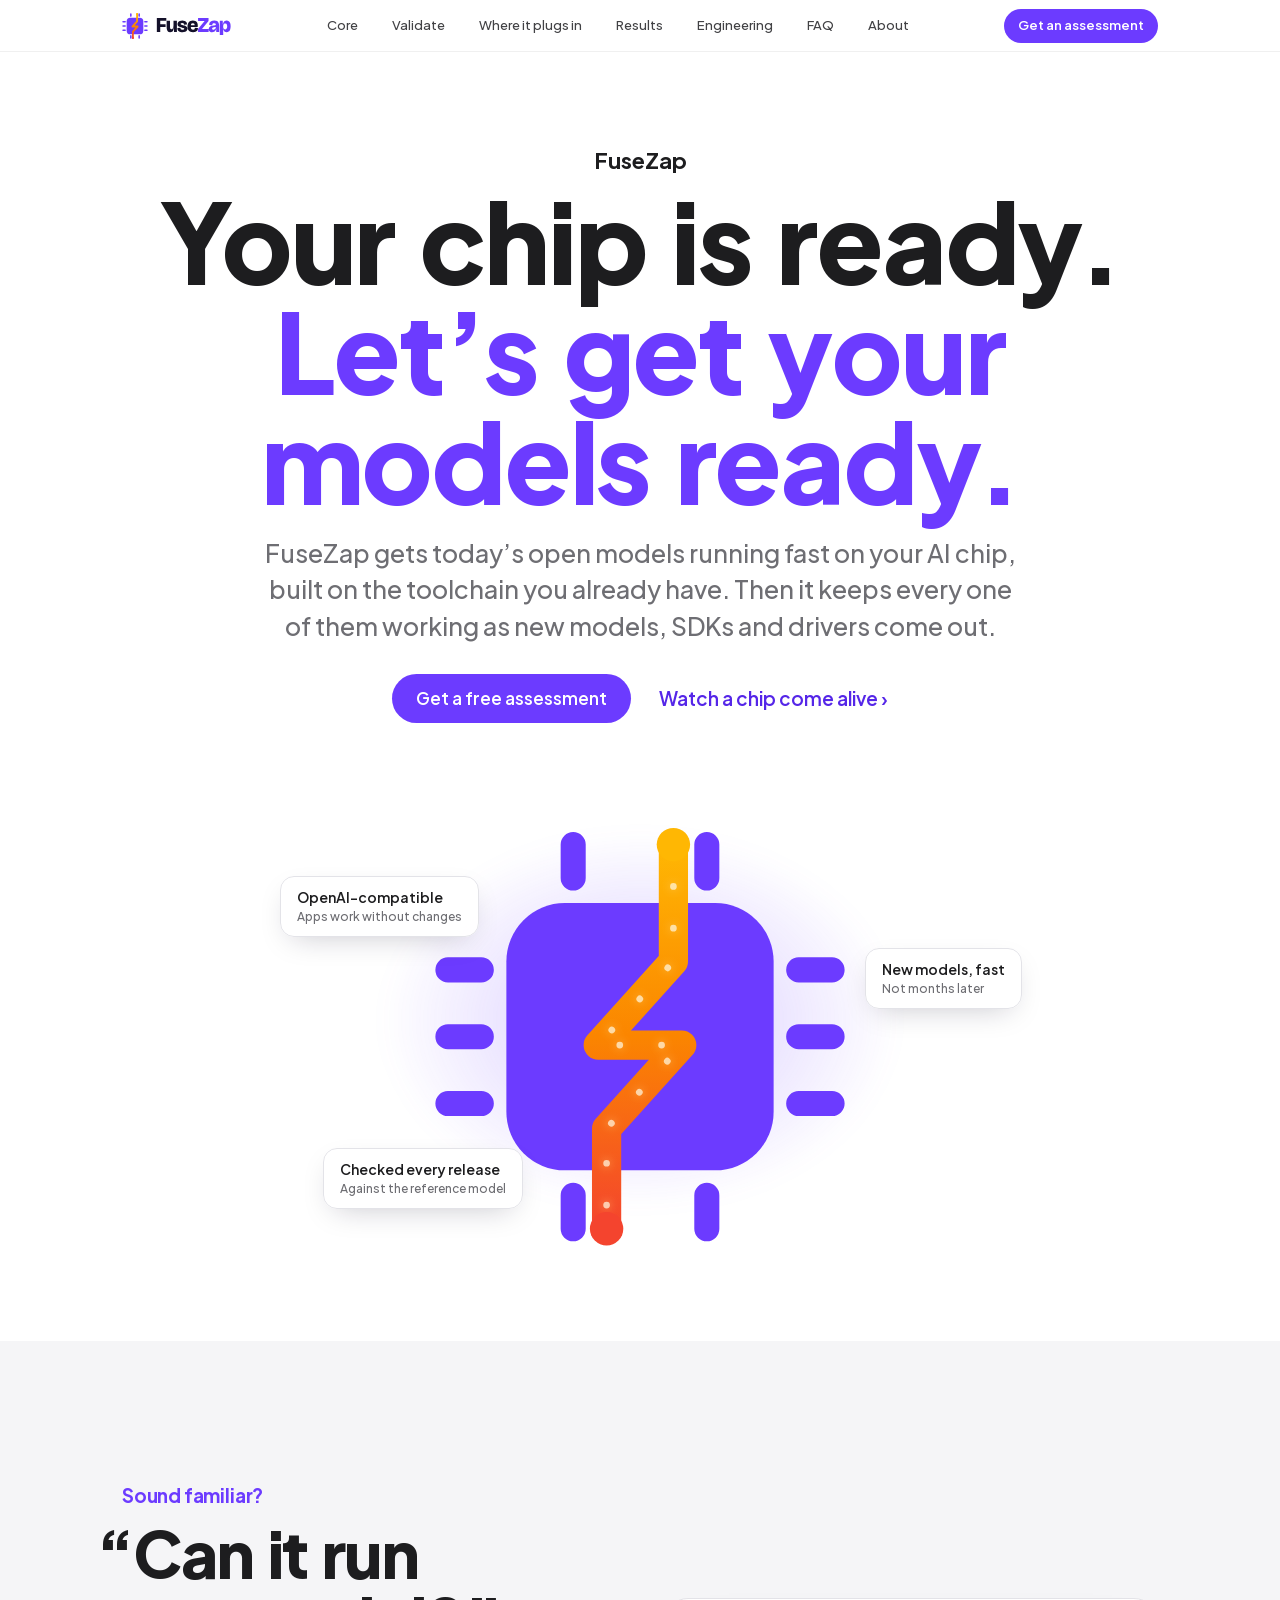
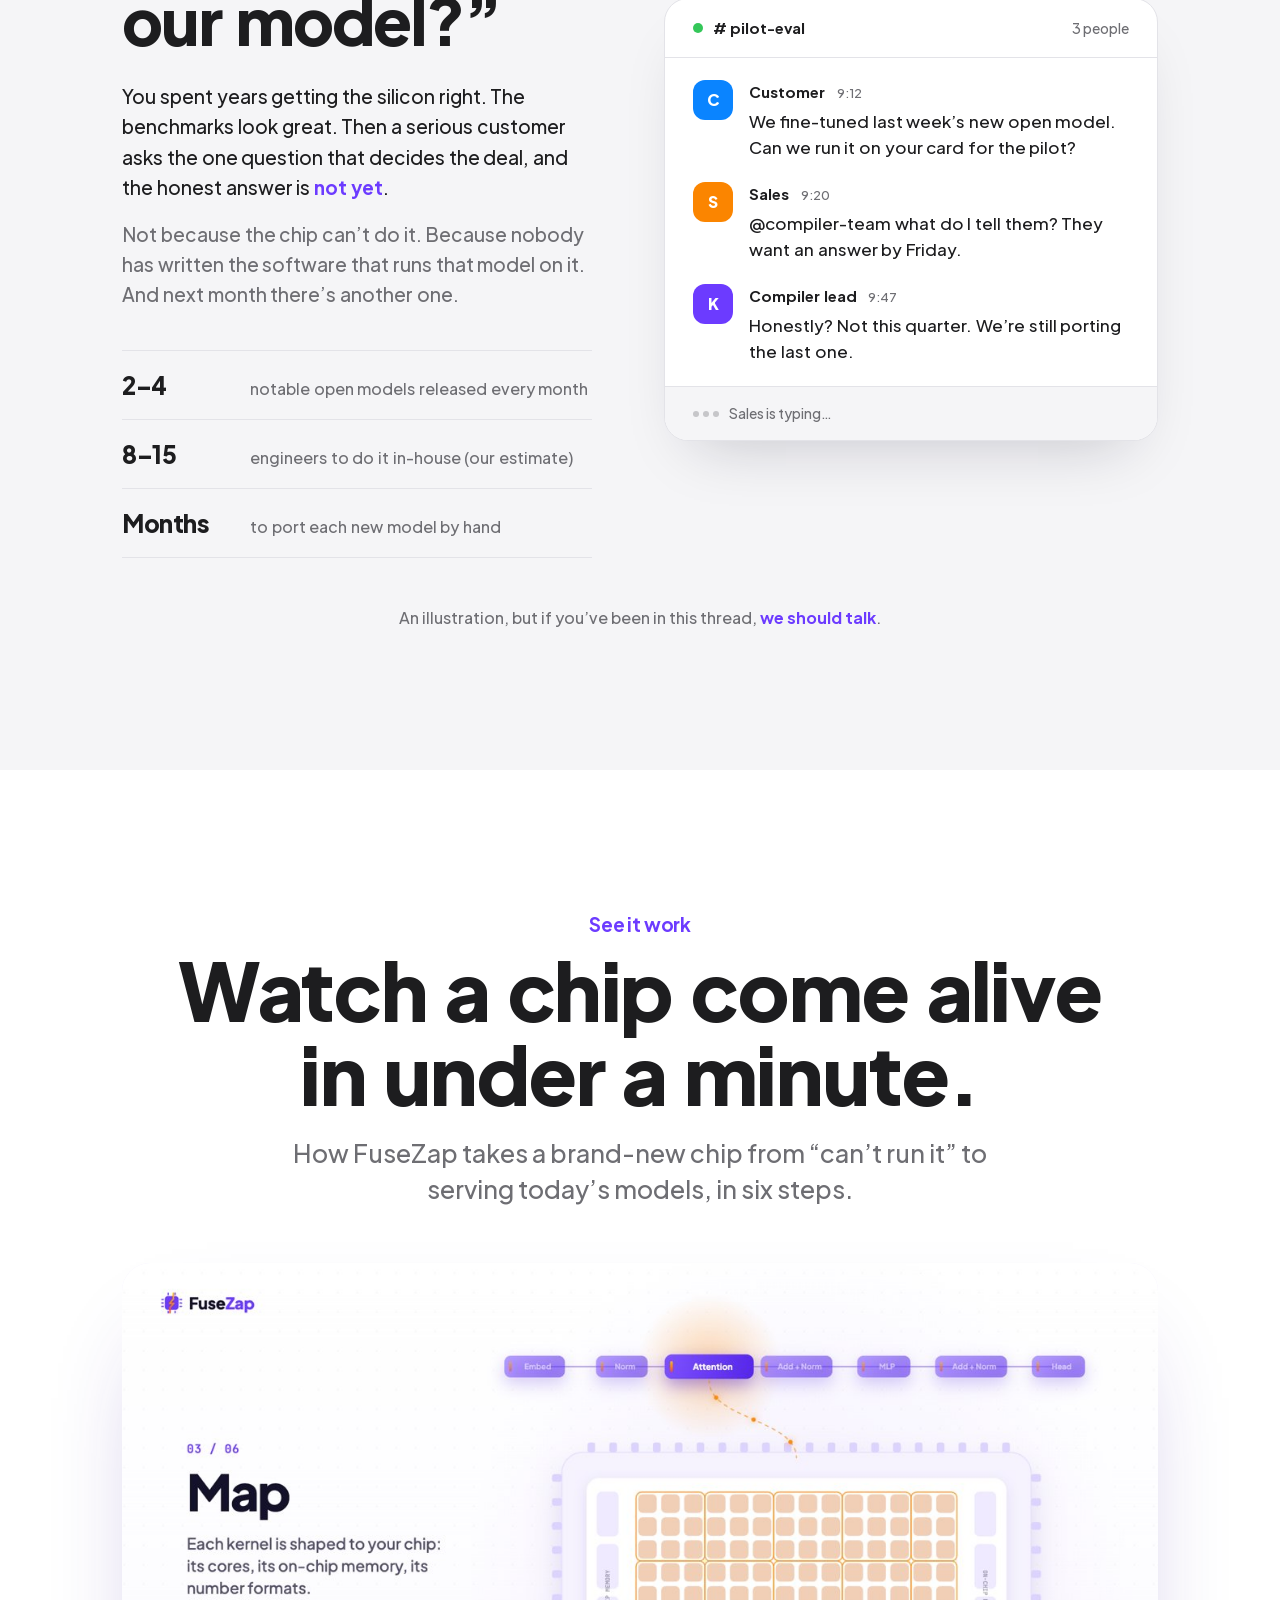
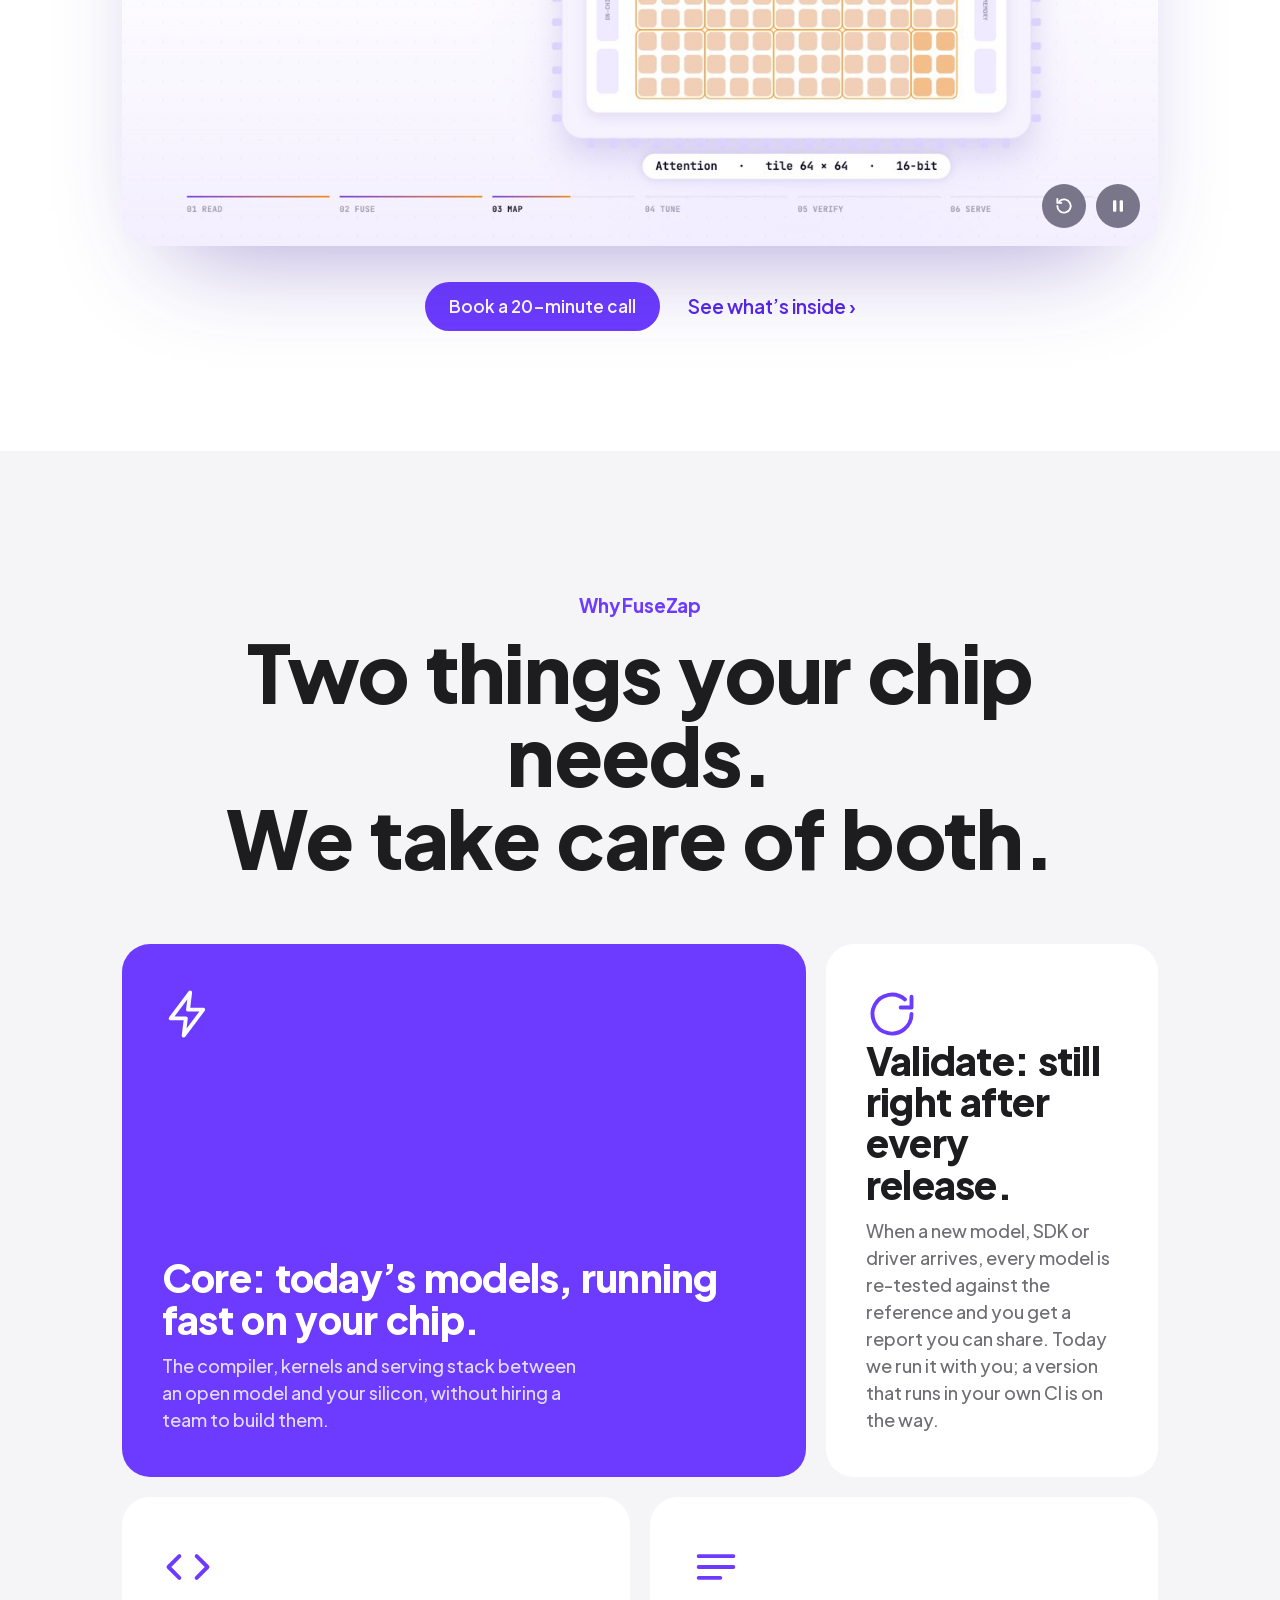
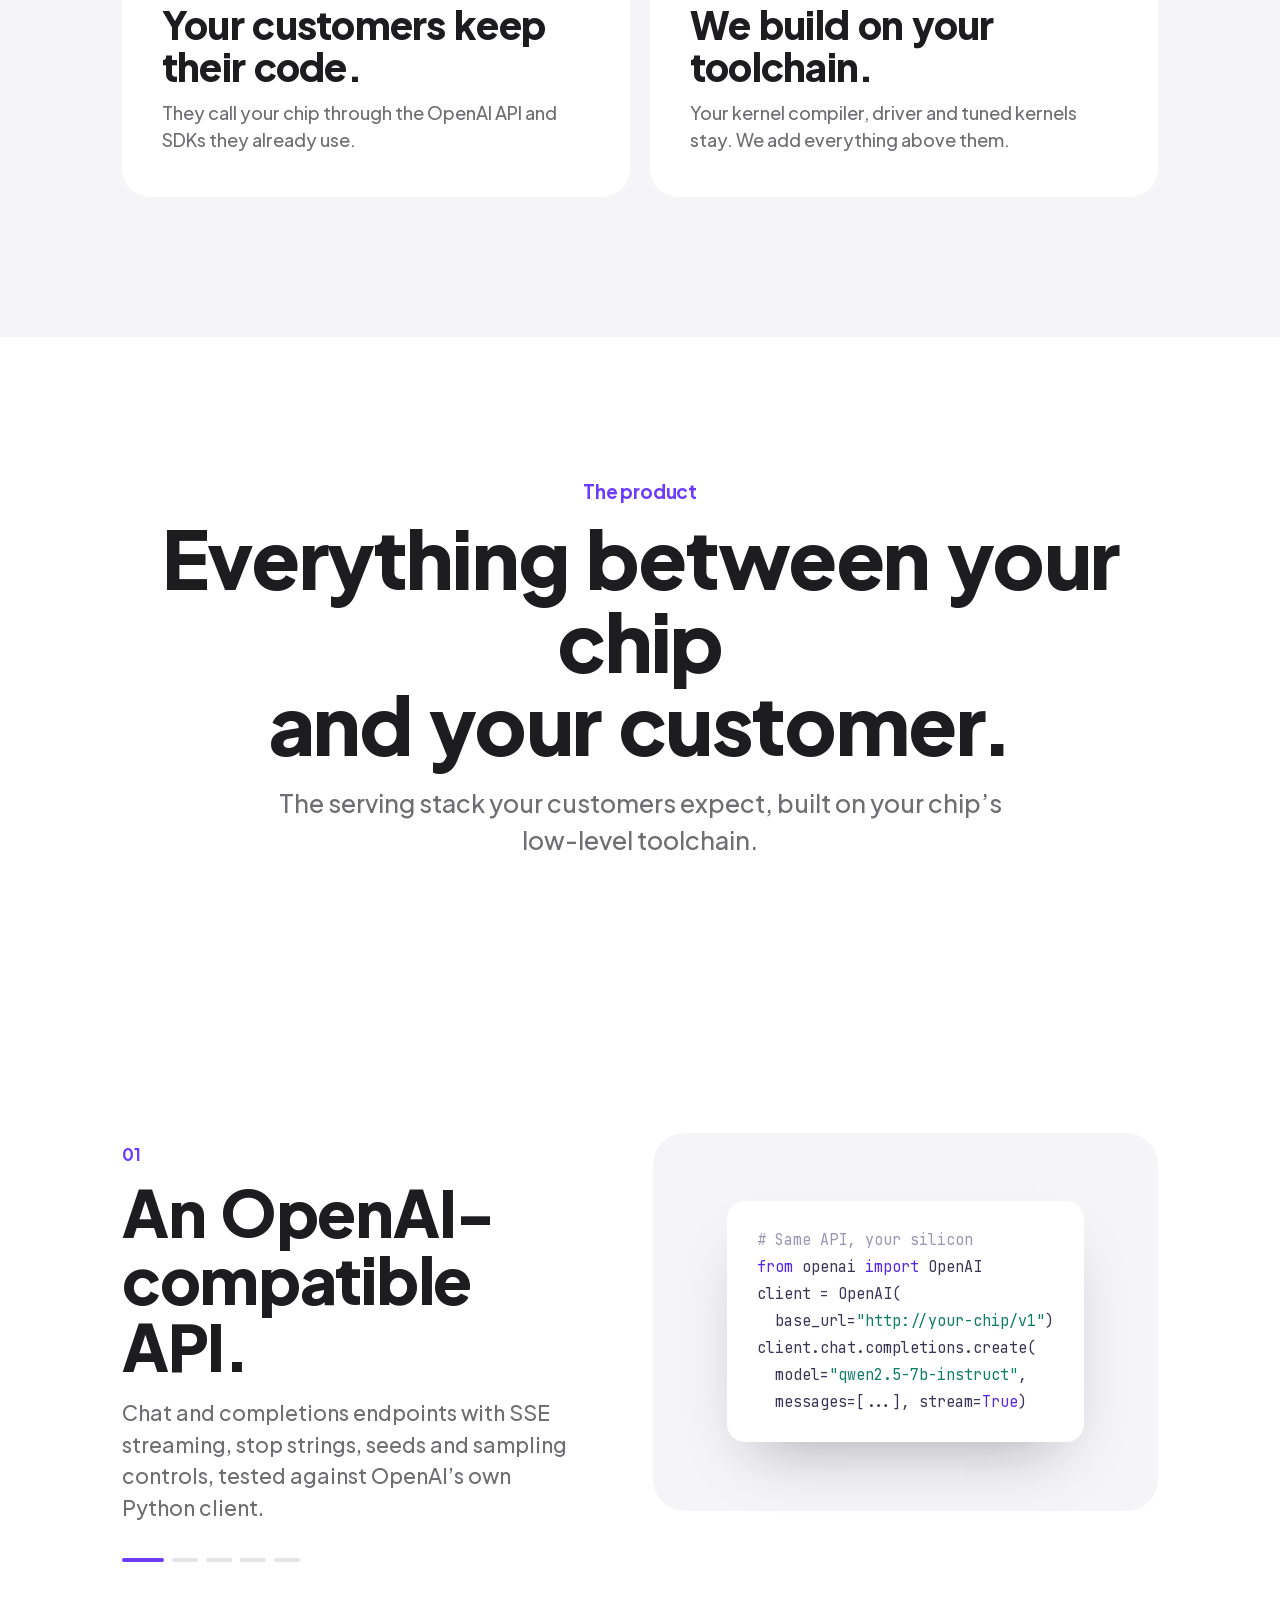
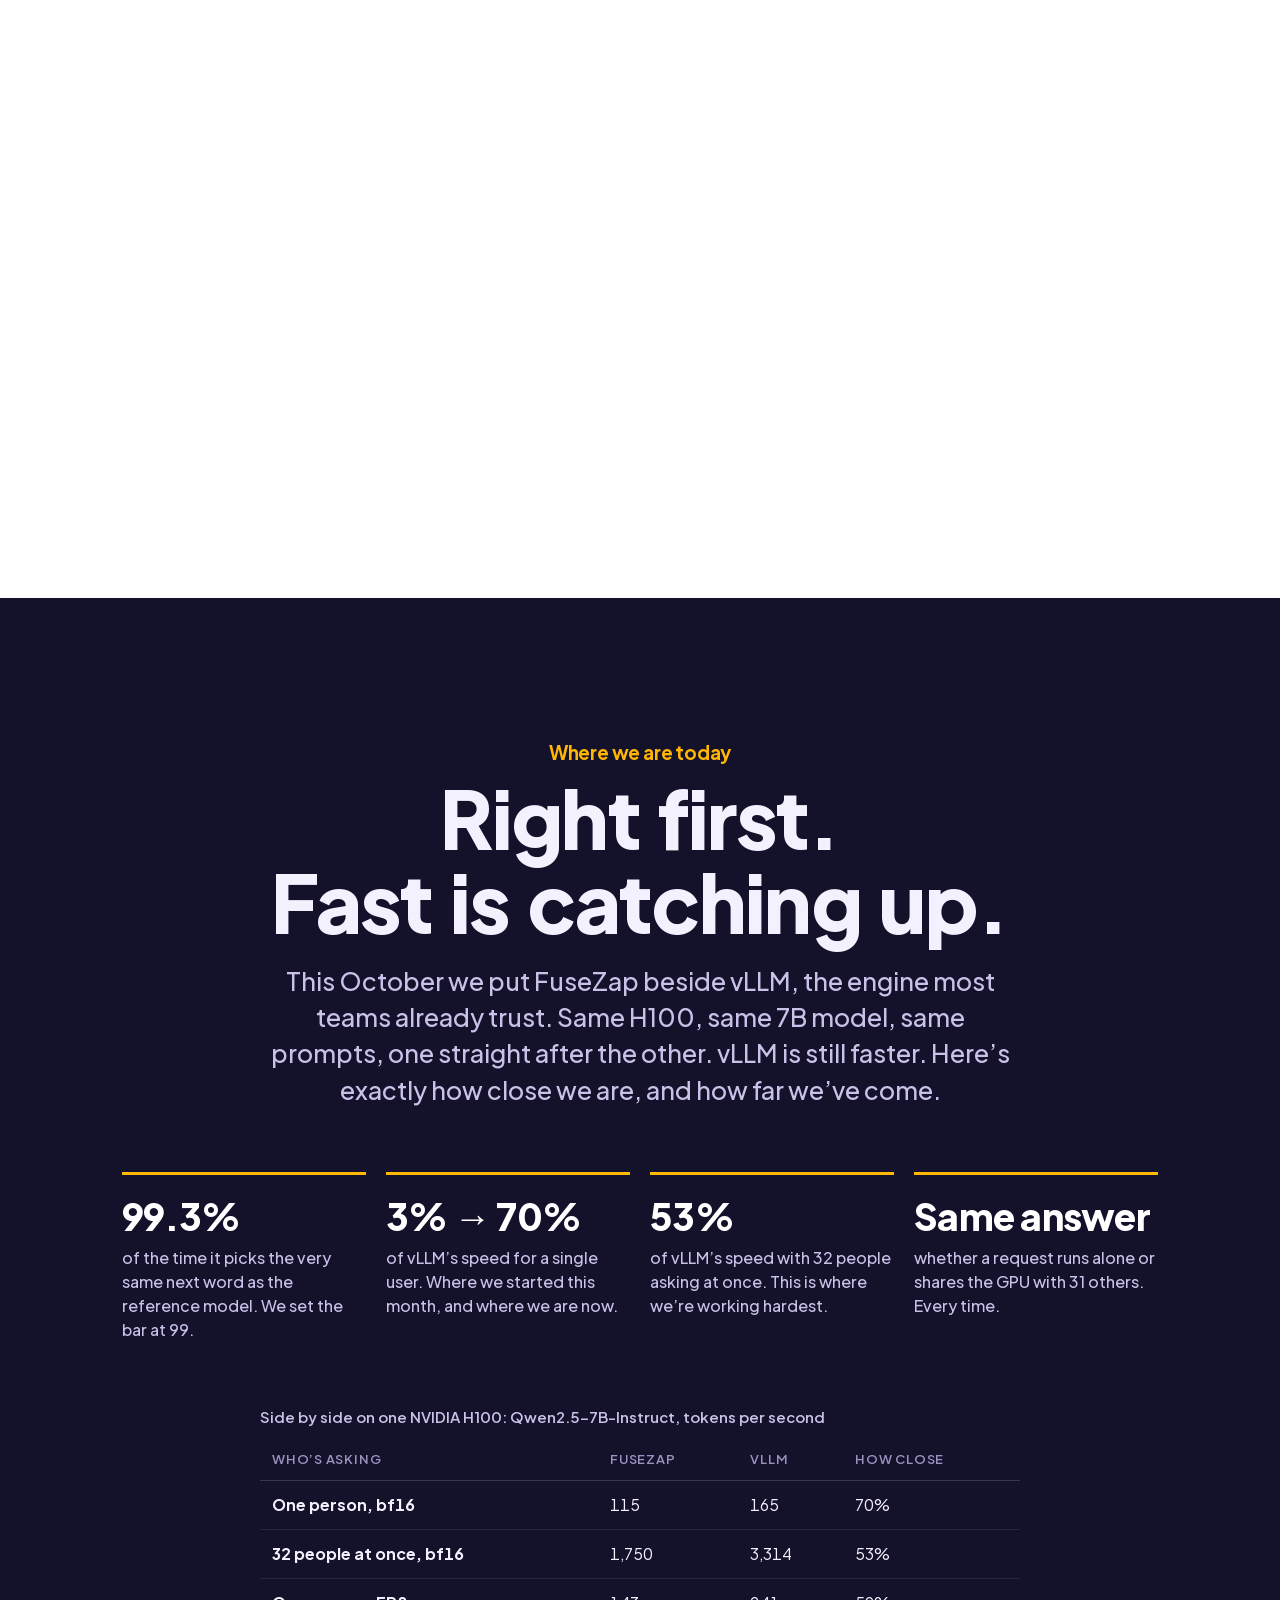
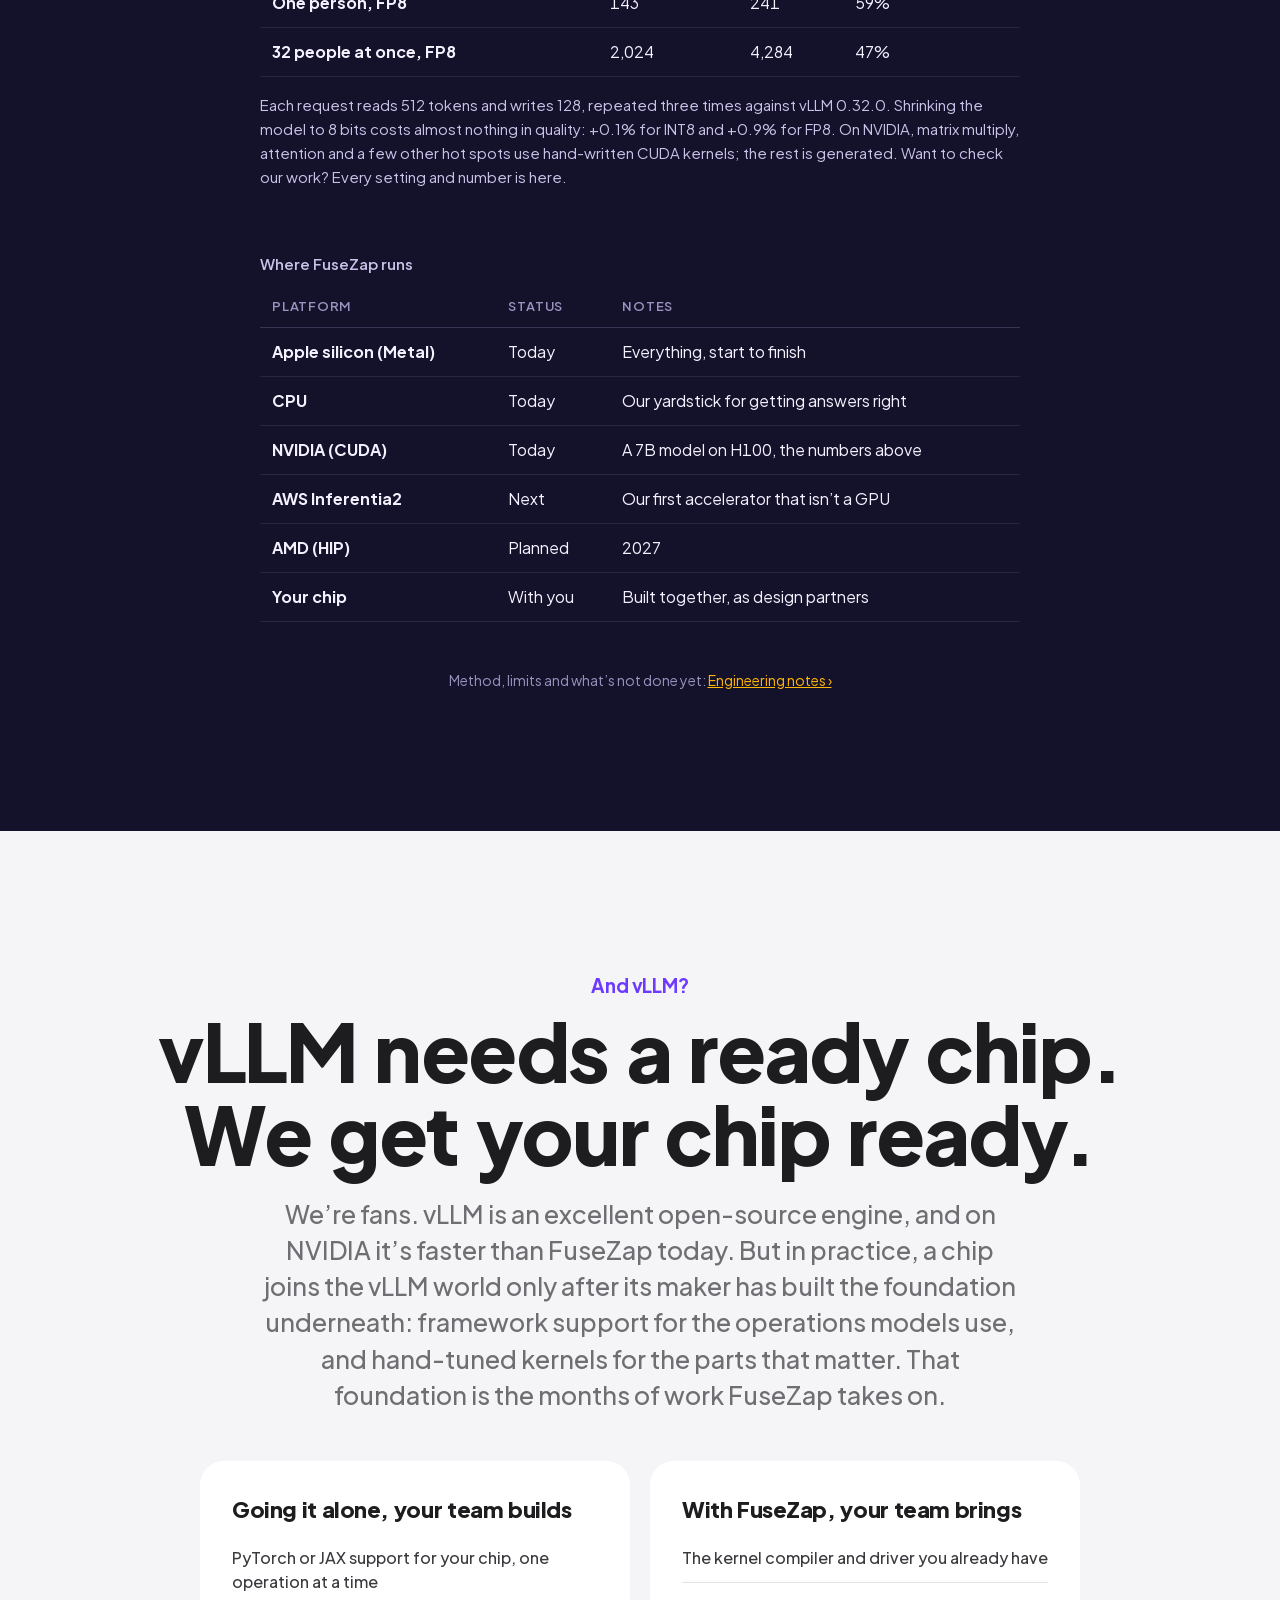
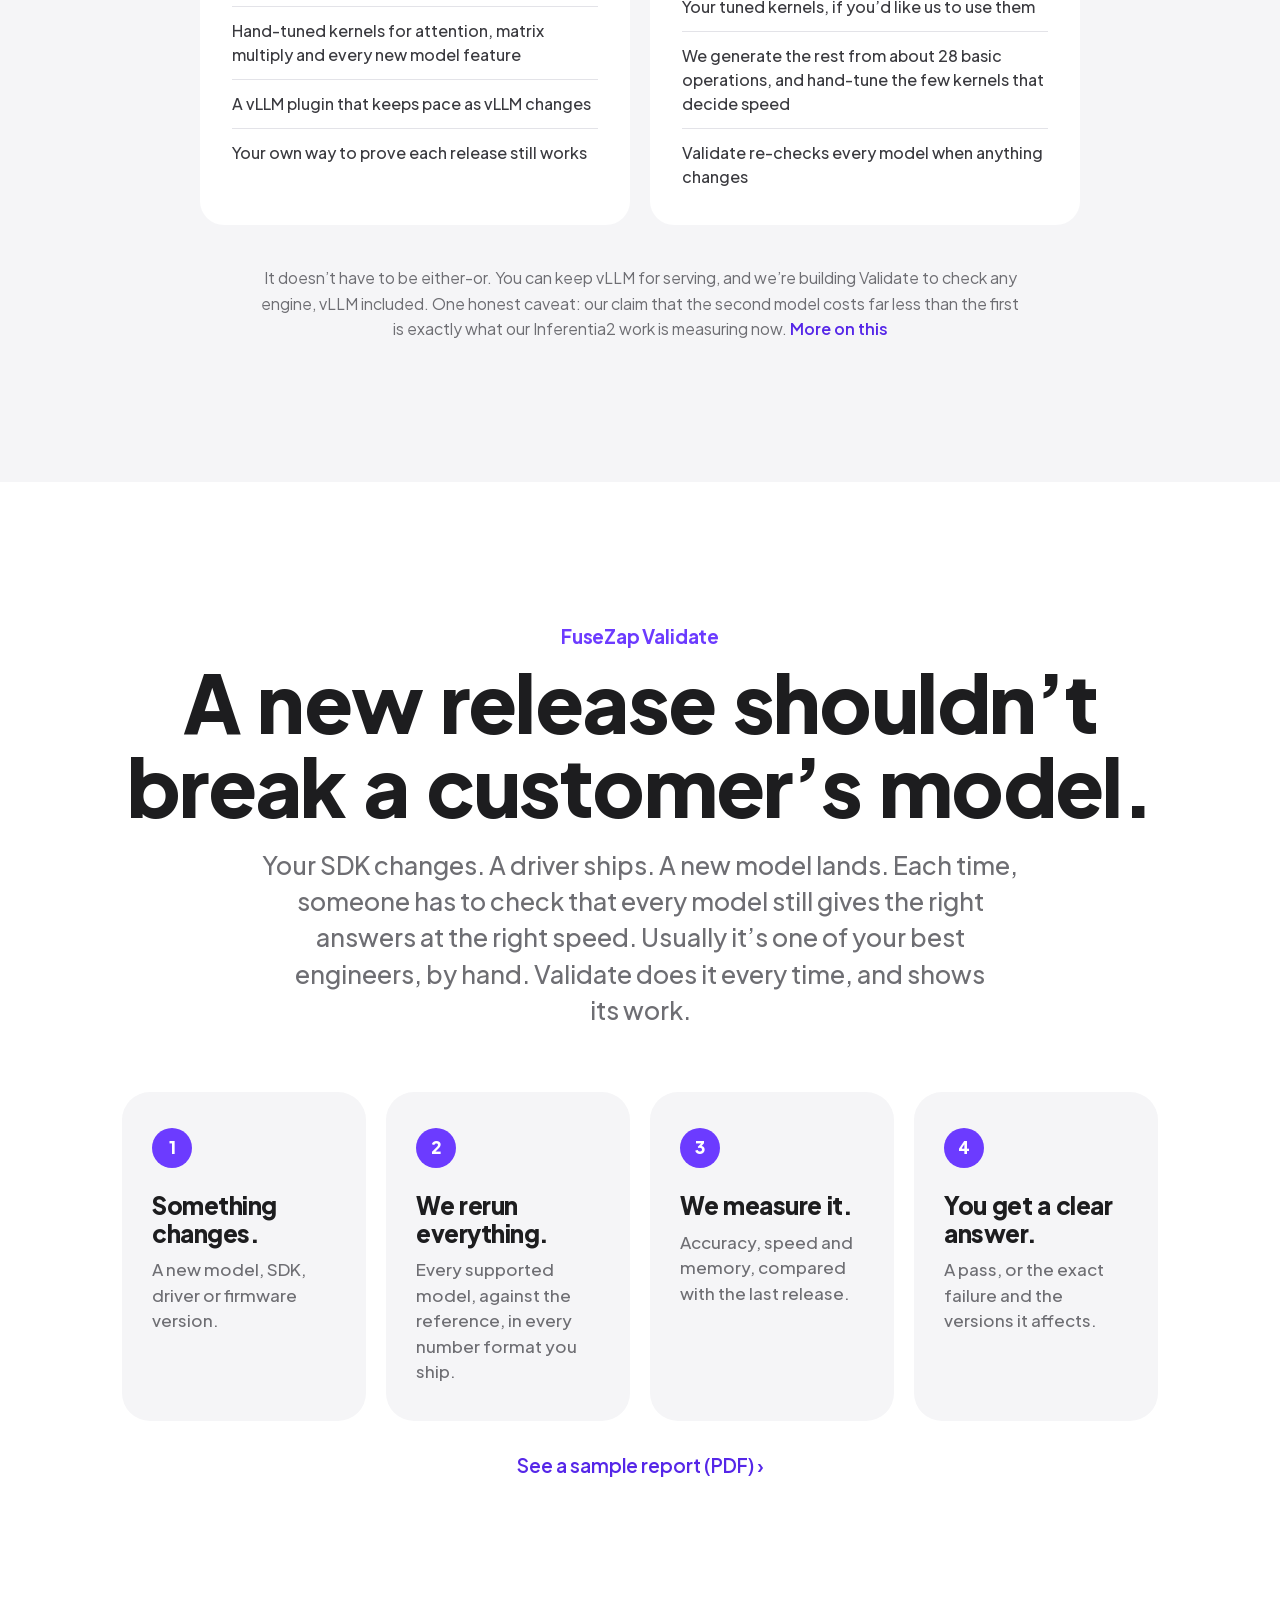
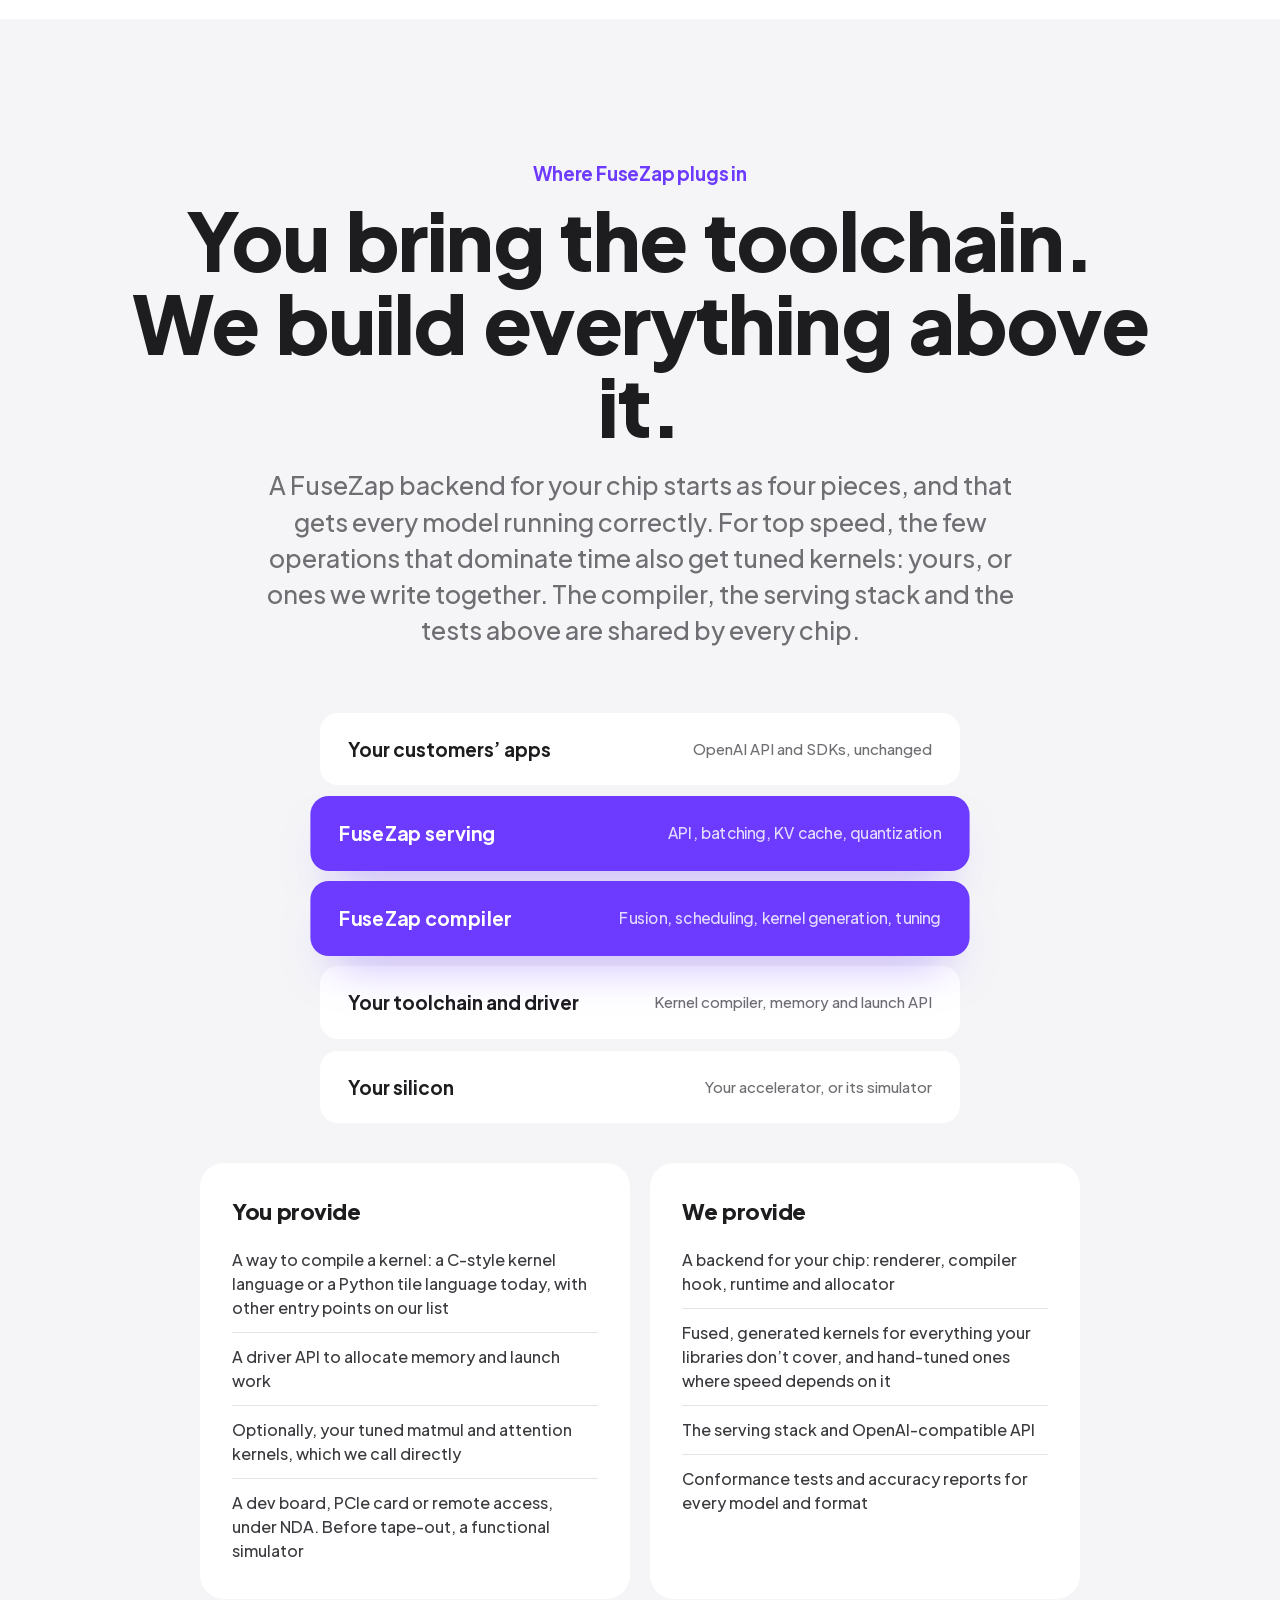
==== commit 35d53c63: "Draft: correct overstated claims (LLVM/MLIR, IDIV/MOD emulation, Validate in CI, simulator, four pie" ====
--- a/index.html
+++ b/index.html
@@ -125,7 +125,7 @@
       </div>
       <div class="tile w2 reveal d1">
         <svg class="icon" viewBox="0 0 24 24" aria-hidden="true"><path d="M21 12a9 9 0 1 1-3-6.7M21 4v5h-5" fill="none" stroke="#6C3BFF" stroke-width="1.8" stroke-linecap="round" stroke-linejoin="round"/></svg>
-        <div><h3>Validate: still right after every release.</h3><p>Every new model, SDK and driver is re-tested against the reference, with a report you can share.</p></div>
+        <div><h3>Validate: still right after every release.</h3><p>When a new model, SDK or driver arrives, every model is re-tested against the reference and you get a report you can share. Today we run it with you; a version that runs in your own CI is on the way.</p></div>
       </div>
       <div class="tile w3 reveal">
         <svg class="icon" viewBox="0 0 24 24" aria-hidden="true"><path d="M8 7 3 12l5 5M16 7l5 5-5 5" fill="none" stroke="#6C3BFF" stroke-width="1.8" stroke-linecap="round" stroke-linejoin="round"/></svg>
@@ -207,7 +207,7 @@
           <tr><td>32 people at once, FP8</td><td>2,024</td><td>4,284</td><td>47%</td></tr>
         </tbody>
       </table>
-      <p>Each request reads 512 tokens and writes 128, repeated three times against vLLM 0.32.0. Shrinking the model to 8 bits costs almost nothing in quality: +0.1% for INT8 and +0.9% for FP8. Want to check our work? <a href="engineering.html#h100">Every setting and number is here</a>.</p>
+      <p>Each request reads 512 tokens and writes 128, repeated three times against vLLM 0.32.0. Shrinking the model to 8 bits costs almost nothing in quality: +0.1% for INT8 and +0.9% for FP8. On NVIDIA, matrix multiply, attention and a few other hot spots use hand-written CUDA kernels; the rest is generated. Want to check our work? <a href="engineering.html#h100">Every setting and number is here</a>.</p>
     </div>
     <div class="qtable reveal">
       <table>
@@ -241,8 +241,8 @@
       <div class="reveal d1"><h3>With FuseZap, your team brings</h3><ul>
         <li>The kernel compiler and driver you already have</li>
         <li>Your tuned kernels, if you’d like us to use them</li>
-        <li>We generate the rest from about 28 basic operations</li>
-        <li>Validate proves every model after every release</li></ul></div>
+        <li>We generate the rest from about 28 basic operations, and hand-tune the few kernels that decide speed</li>
+        <li>Validate re-checks every model when anything changes</li></ul></div>
     </div>
     <p class="vnote reveal">It doesn’t have to be either-or. You can keep vLLM for serving, and we’re building Validate to check any engine, vLLM included. One honest caveat: our claim that the second model costs far less than the first is exactly what our Inferentia2 work is measuring now. <a href="faq.html#vllm">More on this</a></p>
   </div>
@@ -269,23 +269,23 @@
   <div class="wrap center">
     <p class="kicker reveal">Where FuseZap plugs in</p>
     <h2 class="headline reveal d1">You bring the toolchain.<br>We build everything above it.</h2>
-    <p class="sub reveal d2">A FuseZap backend for your chip is four small pieces. The compiler, the serving stack and the tests above it are shared by every chip we support.</p>
+    <p class="sub reveal d2">A FuseZap backend for your chip starts as four pieces, and that gets every model running correctly. For top speed, the few operations that dominate time also get tuned kernels: yours, or ones we write together. The compiler, the serving stack and the tests above are shared by every chip.</p>
     <div class="stack" role="list">
       <div class="layer reveal" role="listitem">Your customers’ apps<span>OpenAI API and SDKs, unchanged</span></div>
       <div class="layer fz reveal d1" role="listitem">FuseZap serving<span>API, batching, KV cache, quantization</span></div>
       <div class="layer fz reveal d1" role="listitem">FuseZap compiler<span>Fusion, scheduling, kernel generation, tuning</span></div>
       <div class="layer reveal d2" role="listitem">Your toolchain and driver<span>Kernel compiler, memory and launch API</span></div>
-      <div class="layer reveal d3" role="listitem">Your silicon<span>Any AI accelerator</span></div>
+      <div class="layer reveal d3" role="listitem">Your silicon<span>Your accelerator, or its simulator</span></div>
     </div>
     <div class="split">
       <div class="reveal"><h3>You provide</h3><ul>
-        <li>A way to compile a kernel: your C, LLVM or MLIR-level toolchain</li>
+        <li>A way to compile a kernel: a C-style kernel language or a Python tile language today, with other entry points on our list</li>
         <li>A driver API to allocate memory and launch work</li>
         <li>Optionally, your tuned matmul and attention kernels, which we call directly</li>
         <li>A dev board, PCIe card or remote access, under NDA. Before tape-out, a functional simulator</li></ul></div>
       <div class="reveal d1"><h3>We provide</h3><ul>
         <li>A backend for your chip: renderer, compiler hook, runtime and allocator</li>
-        <li>Fused, auto-tuned kernels for everything your libraries don’t cover</li>
+        <li>Fused, generated kernels for everything your libraries don’t cover, and hand-tuned ones where speed depends on it</li>
         <li>The serving stack and OpenAI-compatible API</li>
         <li>Conformance tests and accuracy reports for every model and format</li></ul></div>
     </div>
@@ -300,7 +300,7 @@
     </div>
     <ol class="journey">
       <li class="reveal"><span>1</span><h3>We talk for 20 minutes.</h3><p>You tell us about your chip, your toolchain and the models your customers ask for.</p></li>
-      <li class="reveal d1"><span>2</span><h3>You give us access, under NDA.</h3><p>Your SDK and toolchain, plus a dev board, a PCIe card or remote access. Pre-silicon? A functional simulator works too. Your designs stay with you.</p></li>
+      <li class="reveal d1"><span>2</span><h3>You give us access, under NDA.</h3><p>Your SDK and toolchain, plus a dev board, a PCIe card or remote access. Pre-silicon? We can start on a functional simulator; we’re proving that path on AWS’s Inferentia simulator now. Your designs stay with you.</p></li>
       <li class="reveal d2"><span>3</span><h3>We run a conformance pass, then a first model.</h3><p>First we show exactly which operations your toolchain handles. Then an open model serves on your chip, with a report.</p></li>
       <li class="reveal d3"><span>4</span><h3>We keep it working.</h3><p>As new models, SDKs and drivers land, Validate re-tests everything and tells you exactly what changed.</p></li>
     </ol>
@@ -314,7 +314,7 @@
       <h2 class="headline reveal d1">What chip software teams<br>ask us first.</h2>
     </div>
     <div class="faq reveal d2">
-      <details><summary>vLLM says it runs any model on any hardware. Why FuseZap?</summary><p>vLLM is excellent, and on NVIDIA it’s faster than us today. But in practice a chip only joins vLLM after its maker builds PyTorch or JAX support and hand-tuned kernels. That’s the months of work FuseZap takes on: you bring a kernel compiler and a driver, we generate the rest, and Validate proves every release. <a href="#vllm">More above</a>.</p></details>
+      <details><summary>vLLM says it runs any model on any hardware. Why FuseZap?</summary><p>vLLM is excellent, and on NVIDIA it’s faster than us today. But in practice a chip only joins vLLM after its maker builds PyTorch or JAX support and hand-tuned kernels. That’s the months of work FuseZap takes on: you bring a kernel compiler and a driver, we generate the rest and tune what matters most, and Validate re-checks every release. <a href="#vllm">More above</a>.</p></details>
       <details><summary>Do you replace our compiler or runtime?</summary><p>Partly, so here’s exactly which part. We use your low-level toolchain and driver to compile and launch kernels, and we call any tuned kernels you already have. We replace the graph-level layers above them: fusion, scheduling, kernel generation and serving. Everything that touches your silicon directly stays yours.</p></details>
       <details><summary>How long does it take to get a model running?</summary><p>It depends on how mature your toolchain is. Our goal is weeks, not quarters, for a first model. After a first call, we’ll give you an honest estimate.</p></details>
       <details><summary>Who owns the code for our chip?</summary><p>You do. The code written for your chip is yours, and we can hand it over in full, with its tests, so your team can run it without us.</p></details>
